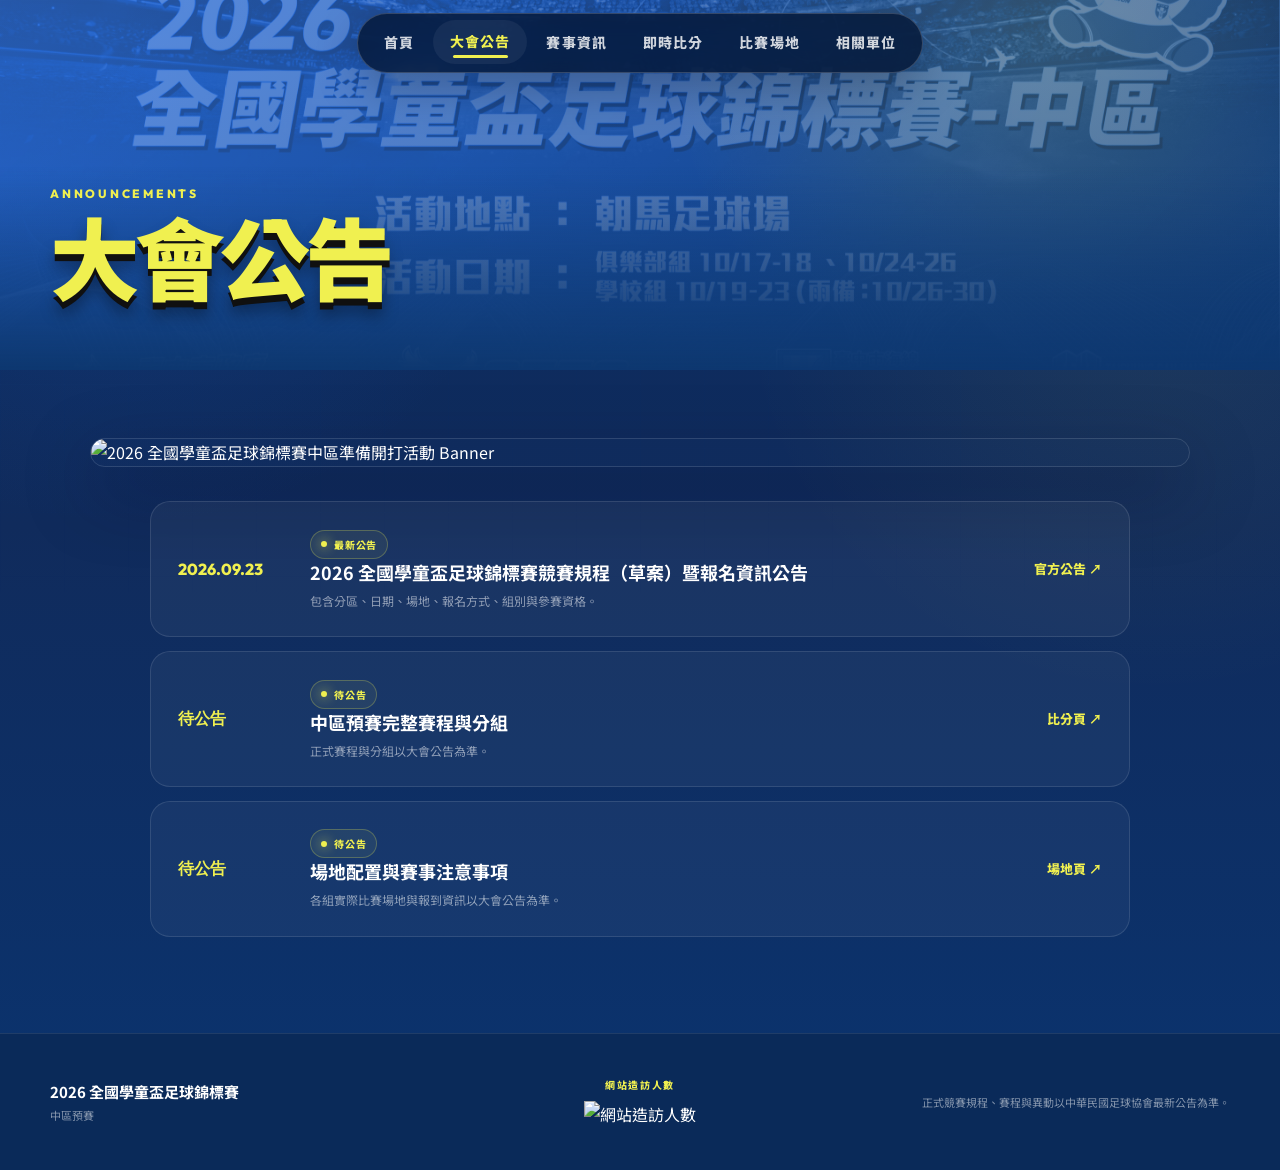
==== announcements.html @ 44418f32 "Add files via upload" ====
<!DOCTYPE html>
<html lang="zh-Hant">
<head>
  <meta charset="UTF-8">
  <meta name="viewport" content="width=device-width, initial-scale=1">
  <meta name="theme-color" content="#1554a6">
  <title>大會公告｜2026 學童盃中區預賽</title>
  <link rel="preconnect" href="https://fonts.googleapis.com">
  <link rel="preconnect" href="https://fonts.gstatic.com" crossorigin>
  <link href="https://fonts.googleapis.com/css2?family=Noto+Sans+TC:wght@400;500;600;700;800;900&family=Outfit:wght@600;700;800&display=swap" rel="stylesheet">
  <link rel="stylesheet" href="style.css">
</head>
<body>
  <main class="site-main">
    <header class="page-hero">
      <div class="page-hero-inner" data-reveal>
        <span class="page-kicker">ANNOUNCEMENTS</span>
        <h1>大會公告</h1>
      </div>
    </header>

    <section class="page-content">
      <figure class="promo-banner" data-tilt data-reveal>
        <img src="學童盃banner.jpg" alt="2026 全國學童盃足球錦標賽中區準備開打活動 Banner">
      </figure>
      <div class="notice-list">
        <article class="notice-card" data-reveal>
          <time datetime="2026-09-23">2026.09.23</time>
          <div>
            <span class="status-pill">最新公告</span>
            <h2>2026 全國學童盃足球錦標賽競賽規程（草案）暨報名資訊公告</h2>
            <p>包含分區、日期、場地、報名方式、組別與參賽資格。</p>
          </div>
          <a href="https://www.ctfa.com.tw/index.php?Itemid=7675&id=8489&option=com_content&view=article" target="_blank" rel="noopener noreferrer">官方公告 ↗</a>
        </article>
        <article class="notice-card" data-reveal data-reveal-delay="80">
          <time>待公告</time>
          <div>
            <span class="status-pill">待公告</span>
            <h2>中區預賽完整賽程與分組</h2>
            <p>正式賽程與分組以大會公告為準。</p>
          </div>
          <a href="live-scores.html">比分頁 ↗</a>
        </article>
        <article class="notice-card" data-reveal data-reveal-delay="160">
          <time>待公告</time>
          <div>
            <span class="status-pill">待公告</span>
            <h2>場地配置與賽事注意事項</h2>
            <p>各組實際比賽場地與報到資訊以大會公告為準。</p>
          </div>
          <a href="venue-map.html">場地頁 ↗</a>
        </article>
      </div>
    </section>
  </main>
  <script src="toolbar.js"></script>
  <script src="app.js"></script>
</body>
</html>
---- style.css ----
:root {
  --navy-950: #102b5c;
  --navy-900: #123d7a;
  --blue-800: #1554a6;
  --blue-700: #1e63c6;
  --blue-600: #2b74d6;
  --blue-500: #3b82f6;
  --event-yellow: #f0f050;
  --event-yellow-2: #fff86b;
  --paper: #f0f0f0;
  --white: #fff;
  --ink: #101010;
  --muted: #aebee2;
  --panel: rgba(12, 38, 86, .82);
  --line: rgba(255, 255, 255, .15);
  --shadow: 0 24px 70px rgba(0, 8, 35, .34);
  --radius: 24px;
  --header-height: 86px;
}

* { box-sizing: border-box; }
html {
  min-height: 100%;
  scroll-behavior: smooth;
  scroll-padding-top: calc(var(--header-height) + 20px);
}
body {
  min-height: 100vh;
  margin: 0;
  color: var(--white);
  background:
    radial-gradient(circle at 10% 8%, rgba(31, 94, 199, .24), transparent 27rem),
    radial-gradient(circle at 90% 24%, rgba(240, 240, 80, .07), transparent 26rem),
    linear-gradient(180deg, #0a2d63 0%, var(--navy-950) 45%, #0a3470 100%);
  font-family: "Noto Sans TC", "Microsoft JhengHei", system-ui, sans-serif;
  line-height: 1.7;
  overflow-x: hidden;
  -webkit-font-smoothing: antialiased;
}
body::before {
  content: "";
  position: fixed;
  inset: 0;
  z-index: -2;
  pointer-events: none;
  opacity: .18;
  background-image:
    linear-gradient(rgba(102, 157, 255, .16) 1px, transparent 1px),
    linear-gradient(90deg, rgba(102, 157, 255, .12) 1px, transparent 1px);
  background-size: 64px 64px;
  mask-image: linear-gradient(to bottom, rgba(0,0,0,.9), transparent 82%);
}
body.mobile-menu-open { overflow: hidden; }
a { color: inherit; }
img { display: block; max-width: 100%; }
button, select, input { font: inherit; }
button, a { -webkit-tap-highlight-color: transparent; }
::selection { color: var(--ink); background: var(--event-yellow); }

.global-header {
  position: fixed;
  inset: 0 0 auto;
  z-index: 1000;
  height: var(--header-height);
  display: flex;
  justify-content: center;
  align-items: center;
  padding: 14px 24px;
  pointer-events: none;
}
.desktop-nav {
  width: max-content;
  max-width: calc(100vw - 48px);
  min-height: 58px;
  padding: 7px 9px;
  display: flex;
  align-items: center;
  justify-content: center;
  gap: 2px;
  border: 1px solid rgba(255,255,255,.18);
  border-radius: 999px;
  background: rgba(7, 24, 54, .84);
  box-shadow: 0 16px 44px rgba(0,0,0,.25);
  backdrop-filter: blur(18px) saturate(135%);
  pointer-events: auto;
}
.nav-link {
  position: relative;
  padding: 10px 17px;
  color: rgba(255,255,255,.82);
  border-radius: 999px;
  text-decoration: none;
  font-size: 14px;
  font-weight: 800;
  letter-spacing: .08em;
  white-space: nowrap;
  transition: color .25s ease, background .25s ease, transform .25s ease;
}
.nav-link::after {
  content: "";
  position: absolute;
  left: 21%;
  right: 21%;
  bottom: 6px;
  height: 3px;
  background: var(--event-yellow);
  border-radius: 6px;
  transform: scaleX(0);
  transform-origin: center;
  transition: transform .25s ease;
}
.nav-link:hover,
.nav-link:focus-visible,
.nav-link.active {
  color: var(--event-yellow);
  background: rgba(255,255,255,.055);
  transform: translateY(-1px);
}
.nav-link.active::after,
.nav-link:hover::after { transform: scaleX(1); }
.mobile-topbar, .mobile-drawer, .mobile-overlay { display: none; }

.global-footer {
  position: relative;
  z-index: 3;
  padding: 42px 24px;
  border-top: 1px solid rgba(255,255,255,.09);
  background: #0a2a59;
}
.footer-inner {
  width: min(1180px, 100%);
  margin: 0 auto;
  display: grid;
  grid-template-columns: minmax(260px, 1fr) auto minmax(260px, 1fr);
  align-items: center;
  gap: 28px;
}
.footer-event { display: grid; gap: 2px; }
.footer-event strong { color: #fff; font-size: 15px; }
.footer-event span, .footer-inner > p {
  margin: 0;
  color: rgba(255,255,255,.5);
  font-size: 11px;
}
.visitor-counter {
  min-width: 150px;
  display: grid;
  justify-items: center;
  gap: 8px;
}
.visitor-counter span {
  color: var(--event-yellow);
  font-size: 10px;
  font-weight: 800;
  letter-spacing: .16em;
}
.visitor-counter img { min-height: 20px; }
.footer-inner > p { text-align: right; }

.site-main { min-height: calc(100vh - 140px); }
.content-shell { width: min(1180px, calc(100% - 48px)); margin: 0 auto; }

.home-hero {
  min-height: 0;
  position: relative;
  overflow: hidden;
  padding: calc(var(--header-height) + 24px) 24px 44px;
  isolation: isolate;
}
.poster-stage {
  width: min(980px, calc(100% - 80px));
  aspect-ratio: 2 / 1;
  position: relative;
  overflow: hidden;
  margin: 0 auto;
  border: 1px solid rgba(255,255,255,.16);
  border-radius: 24px;
  background: var(--navy-900);
  box-shadow: 0 26px 72px rgba(0,4,28,.38);
}
.poster-stage img {
  width: 100%;
  height: 100%;
  object-fit: cover;
  object-position: center;
  transform: translate(var(--parallax-x, 0), var(--parallax-y, 0)) scale(1.012);
  transition: transform .18s ease-out;
}
.poster-sheen {
  position: absolute;
  inset: 0;
  overflow: hidden;
  pointer-events: none;
}
.poster-sheen::after {
  content: "";
  width: 38%;
  height: 180%;
  position: absolute;
  left: -55%;
  top: -40%;
  opacity: .16;
  background: linear-gradient(90deg, transparent, #fff, transparent);
  transform: rotate(14deg);
  animation: posterSweep 7s ease-in-out infinite;
}
@keyframes posterSweep {
  0%, 22% { left: -55%; }
  65%, 100% { left: 125%; }
}
.page-kicker {
  color: var(--event-yellow);
  font-family: "Outfit", "Arial Black", sans-serif;
  font-size: 12px;
  font-weight: 800;
  letter-spacing: .23em;
  text-transform: uppercase;
}

.countdown-section {
  position: relative;
  z-index: 4;
  margin-top: -18px;
  padding: 0 24px 86px;
}
.countdown-panel {
  width: min(1000px, 100%);
  margin: 0 auto;
  padding: 25px 28px 28px;
  border: 1px solid rgba(255,255,255,.14);
  border-radius: 26px;
  background:
    linear-gradient(130deg, rgba(43,116,214,.96), rgba(21,84,166,.97)),
    var(--blue-800);
  box-shadow: 0 30px 70px rgba(0,10,40,.38);
}
.countdown-header {
  margin-bottom: 18px;
  display: flex;
  justify-content: space-between;
  align-items: center;
  gap: 16px;
}
.countdown-header strong { color: var(--event-yellow); font-size: 14px; letter-spacing: .1em; }
.countdown-caption { margin: 0; color: rgba(255,255,255,.68); font-size: 12px; }
.countdown-grid {
  display: grid;
  grid-template-columns: repeat(4, minmax(0, 1fr));
  gap: 12px;
}
.countdown-item {
  min-width: 0;
  padding: clamp(10px, 1.35vw, 16px) clamp(10px, 1.4vw, 18px);
  display: grid;
  grid-template-columns: 1fr auto;
  align-items: end;
  gap: clamp(5px, .7vw, 8px);
  overflow: hidden;
  border: 1px solid rgba(255,255,255,.12);
  border-radius: 18px;
  background: rgba(3,19,50,.36);
}
.countdown-item small {
  padding-bottom: 9px;
  color: rgba(255,255,255,.58);
  font-size: 11px;
  font-weight: 700;
}
.count-digits {
  min-width: 0;
  display: grid;
  grid-template-columns: repeat(2, minmax(0, 1fr));
  gap: clamp(3px, .45vw, 7px);
}
.count-digit {
  height: clamp(48px, 5.4vw, 69px);
  position: relative;
  display: grid;
  place-items: center;
  overflow: hidden;
  color: #fff;
  border: 1px solid rgba(255,255,255,.09);
  border-radius: clamp(9px, 1vw, 13px);
  background: rgba(4, 25, 62, .35);
  font-family: "Outfit", "Arial Black", sans-serif;
  font-size: clamp(2rem, 4.5vw, 4.1rem);
  font-weight: 800;
  line-height: 1;
  font-variant-numeric: tabular-nums;
}
.countdown-item[data-count-unit-name="minutes"] .count-digit,
.countdown-item[data-count-unit-name="seconds"] .count-digit { color: var(--event-yellow); }
.count-digit .roll-old,
.count-digit .roll-new {
  position: absolute;
  inset: 0;
  display: grid;
  place-items: center;
}
.count-digit .roll-new { transform: translateY(-100%); }
.count-digit.is-rolling .roll-old { animation: rollOutDown .7s cubic-bezier(.2,.75,.2,1) forwards; }
.count-digit.is-rolling .roll-new { animation: rollInDown .7s cubic-bezier(.2,.75,.2,1) forwards; }
@keyframes rollOutDown {
  from { transform: translateY(0); opacity: 1; }
  to { transform: translateY(100%); opacity: .1; }
}
@keyframes rollInDown {
  from { transform: translateY(-100%); opacity: .1; }
  to { transform: translateY(0); opacity: 1; }
}

.home-section { padding: 82px 24px; }
.home-section.alt {
  border-top: 1px solid rgba(255,255,255,.05);
  border-bottom: 1px solid rgba(255,255,255,.05);
  background: linear-gradient(180deg, rgba(59,130,246,.11), rgba(15,53,112,.22));
}
.section-heading {
  width: min(1180px, 100%);
  margin: 0 auto 32px;
  display: grid;
  grid-template-columns: 1fr minmax(280px, 470px);
  gap: 36px;
  align-items: end;
}
.section-heading-single { grid-template-columns: 1fr; }
.section-heading h2 {
  margin: 6px 0 0;
  color: #fff;
  font-size: clamp(2.2rem, 4.7vw, 4rem);
  line-height: 1;
  letter-spacing: -.045em;
}
.section-heading h2 strong { color: var(--event-yellow); }
.section-heading > p { margin: 0; color: rgba(255,255,255,.58); font-size: 13px; }

.gateway-grid {
  width: min(1180px, 100%);
  margin: 0 auto;
  display: grid;
  grid-template-columns: repeat(3, minmax(0, 1fr));
  gap: 14px;
}
.gateway-card {
  min-height: 220px;
  position: relative;
  overflow: hidden;
  padding: 25px;
  display: flex;
  flex-direction: column;
  border: 1px solid rgba(255,255,255,.12);
  border-radius: 22px;
  background:
    radial-gradient(circle at 95% 5%, rgba(240,240,80,.12), transparent 35%),
    linear-gradient(145deg, rgba(43,116,214,.56), rgba(18,61,122,.88));
  box-shadow: 0 15px 40px rgba(0,8,35,.18);
  text-decoration: none;
  transform: perspective(900px) rotateX(var(--tilt-x, 0deg)) rotateY(var(--tilt-y, 0deg));
  transform-style: preserve-3d;
  transition: transform .22s ease, border-color .22s ease, box-shadow .22s ease;
}
.gateway-card:hover {
  border-color: rgba(240,240,80,.48);
  box-shadow: 0 24px 55px rgba(8,53,130,.3);
}
.gateway-index {
  color: rgba(240,240,80,.34);
  font-family: "Outfit", sans-serif;
  font-size: 54px;
  font-weight: 800;
  line-height: 1;
}
.gateway-card h3 { margin: auto 0 6px; font-size: 22px; }
.gateway-card p { margin: 0; color: rgba(255,255,255,.55); font-size: 12px; }
.gateway-card b {
  position: absolute;
  right: 22px;
  top: 23px;
  color: var(--event-yellow);
  font-size: 20px;
}
.news-teaser {
  width: min(1180px, 100%);
  margin: 0 auto;
  padding: 30px;
  display: grid;
  grid-template-columns: auto 1fr auto;
  align-items: center;
  gap: 24px;
  border: 1px solid rgba(255,255,255,.12);
  border-radius: 24px;
  background: rgba(255,255,255,.05);
}
.news-date {
  min-width: 88px;
  color: var(--event-yellow);
  font-family: "Outfit", sans-serif;
  font-size: 14px;
  font-weight: 800;
}
.news-teaser h3 { margin: 0; font-size: 19px; }
.news-teaser p { margin: 5px 0 0; color: rgba(255,255,255,.55); font-size: 12px; }
.round-link {
  width: 46px;
  height: 46px;
  display: grid;
  place-items: center;
  border: 1px solid rgba(255,255,255,.15);
  border-radius: 50%;
  color: var(--event-yellow);
  text-decoration: none;
  transition: transform .25s ease, background .25s ease;
}
.round-link:hover { transform: rotate(-10deg) scale(1.08); background: rgba(240,240,80,.08); }

[data-reveal] {
  opacity: 0;
  transform: translateY(28px);
  transition: opacity .75s ease, transform .75s cubic-bezier(.2,.75,.2,1);
}
[data-reveal].is-visible { opacity: 1; transform: translateY(0); }

.page-hero {
  min-height: 370px;
  position: relative;
  overflow: hidden;
  display: grid;
  place-items: end start;
  padding: calc(var(--header-height) + 70px) 24px 62px;
  background:
    radial-gradient(circle at 82% 10%, rgba(240,240,80,.16), transparent 24rem),
    linear-gradient(135deg, rgba(59,130,246,.78), rgba(18,61,122,.98));
}
.page-hero::before {
  content: "";
  position: absolute;
  inset: 0;
  opacity: .23;
  background-image: url("主視覺.jpg");
  background-size: cover;
  background-position: center;
  mix-blend-mode: luminosity;
}
.page-hero::after {
  content: "";
  position: absolute;
  inset: auto 0 0;
  height: 55%;
  background: linear-gradient(transparent, #0d376f);
}
.page-hero-inner {
  width: min(1180px, 100%);
  margin: 0 auto;
  position: relative;
  z-index: 2;
}
.page-hero h1 {
  max-width: 800px;
  margin: 7px 0 10px;
  color: var(--event-yellow);
  font-size: clamp(3rem, 7vw, 6rem);
  font-weight: 900;
  line-height: .96;
  letter-spacing: -.055em;
  text-shadow: 0 .075em 0 var(--ink), 0 .14em .18em rgba(0,0,0,.38);
}
.page-hero p { max-width: 650px; margin: 0; color: rgba(255,255,255,.75); font-size: 14px; }
.page-content { padding: 68px 24px 96px; }

.notice-list {
  width: min(980px, 100%);
  margin: 0 auto;
  display: grid;
  gap: 14px;
}
.promo-banner {
  width: min(1100px, 100%);
  margin: 0 auto 34px;
  overflow: hidden;
  border: 1px solid rgba(255,255,255,.13);
  border-radius: 24px;
  box-shadow: var(--shadow);
  transform: perspective(1200px) rotateX(var(--tilt-x, 0deg)) rotateY(var(--tilt-y, 0deg));
  transition: transform .22s ease, box-shadow .25s ease;
}
.promo-banner:hover { box-shadow: 0 30px 80px rgba(9,55,135,.32); }
.promo-banner img { width: 100%; height: auto; }
.notice-card {
  padding: 25px 27px;
  display: grid;
  grid-template-columns: 110px 1fr auto;
  align-items: center;
  gap: 22px;
  border: 1px solid rgba(255,255,255,.11);
  border-radius: 20px;
  background: rgba(255,255,255,.045);
  transition: transform .24s ease, border-color .24s ease, background .24s ease;
}
.notice-card:hover {
  transform: translateX(5px);
  border-color: rgba(240,240,80,.34);
  background: rgba(59,130,246,.17);
}
.notice-card time { color: var(--event-yellow); font-family: "Outfit",sans-serif; font-weight: 800; }
.notice-card h2 { margin: 0; font-size: 18px; line-height: 1.5; }
.notice-card p { margin: 5px 0 0; color: rgba(255,255,255,.52); font-size: 12px; }
.notice-card a { color: var(--event-yellow); text-decoration: none; font-weight: 800; font-size: 13px; }
.status-pill {
  display: inline-flex;
  align-items: center;
  gap: 7px;
  width: max-content;
  padding: 5px 10px;
  border: 1px solid rgba(240,240,80,.25);
  border-radius: 999px;
  color: var(--event-yellow);
  background: rgba(240,240,80,.06);
  font-size: 10px;
  font-weight: 800;
  letter-spacing: .08em;
}
.status-pill::before {
  content: "";
  width: 6px;
  height: 6px;
  background: currentColor;
  border-radius: 50%;
  box-shadow: 0 0 12px currentColor;
}

.info-grid {
  width: min(1180px, 100%);
  margin: 0 auto 22px;
  display: grid;
  grid-template-columns: repeat(2, minmax(0, 1fr));
  gap: 14px;
}
.info-panel {
  min-height: 220px;
  padding: 27px;
  position: relative;
  overflow: hidden;
  border: 1px solid rgba(255,255,255,.11);
  border-radius: 22px;
  background: linear-gradient(145deg, rgba(59,130,246,.24), rgba(18,61,122,.82));
}
.info-panel .number {
  position: absolute;
  right: 18px;
  top: 10px;
  color: rgba(240,240,80,.10);
  font-family: "Outfit",sans-serif;
  font-size: 66px;
  font-weight: 800;
}
.info-panel > span { color: var(--event-yellow); font-size: 11px; font-weight: 800; letter-spacing: .12em; }
.info-panel h2 { max-width: 80%; margin: 36px 0 9px; font-size: clamp(22px,3vw,32px); line-height: 1.25; }
.info-panel p { margin: 0; color: rgba(255,255,255,.56); font-size: 12px; }
.category-panel {
  width: min(1180px, 100%);
  margin: 22px auto 0;
  padding: 26px;
  border: 1px solid rgba(255,255,255,.11);
  border-radius: 22px;
  background: rgba(255,255,255,.035);
}
.category-panel h2 { margin: 0 0 20px; font-size: 22px; }
.category-table-wrap { overflow-x: auto; }
.category-table { width: 100%; min-width: 720px; border-collapse: collapse; }
.category-table th, .category-table td {
  padding: 14px 16px;
  border-bottom: 1px solid rgba(255,255,255,.08);
  text-align: left;
  font-size: 12px;
}
.category-table thead th { color: rgba(255,255,255,.42); font-size: 10px; letter-spacing: .09em; }
.category-table tbody th { color: #fff; }
.category-table td.mark { color: var(--event-yellow); font-size: 14px; }
.category-table tr:last-child th, .category-table tr:last-child td { border-bottom: 0; }
.age-cards {
  width: min(1180px, 100%);
  margin: 14px auto 0;
  display: grid;
  grid-template-columns: repeat(3,minmax(0,1fr));
  gap: 12px;
}
.age-card {
  padding: 20px;
  border: 1px solid rgba(255,255,255,.10);
  border-radius: 18px;
  background: rgba(59,130,246,.13);
}
.age-card strong { display: block; color: var(--event-yellow); font-size: 14px; }
.age-card span { color: rgba(255,255,255,.58); font-size: 12px; }

.venue-grid {
  width: min(1080px, 100%);
  margin: 0 auto;
  display: grid;
  grid-template-columns: repeat(2,minmax(0,1fr));
  gap: 16px;
}
.venue-card {
  position: relative;
  overflow: hidden;
  border: 1px solid rgba(255,255,255,.12);
  border-radius: 24px;
  background:
    linear-gradient(150deg, rgba(59,130,246,.40), rgba(18,61,122,.90));
  transition: border-color .25s ease, box-shadow .25s ease;
}
.venue-card:hover { border-color: rgba(240,240,80,.38); box-shadow: 0 24px 55px rgba(6,51,135,.25); }
.venue-map-embed {
  width: 100%;
  aspect-ratio: 16 / 10;
  overflow: hidden;
  border-bottom: 1px solid rgba(255,255,255,.12);
}
.venue-map-embed iframe {
  width: 100%;
  height: 100%;
  display: block;
  border: 0;
}
.venue-card-body { padding: 24px 26px 26px; }
.venue-card-body > span { color: var(--event-yellow); font-size: 11px; font-weight: 800; }
.venue-card-body h2 { margin: 5px 0; font-size: 25px; }
.venue-card-body address { color: rgba(255,255,255,.68); font-size: 12px; font-style: normal; }
.venue-card-body a {
  display: inline-block;
  margin-top: 18px;
  color: var(--event-yellow);
  text-decoration: none;
  font-size: 12px;
  font-weight: 800;
}
.venue-note {
  width: min(1080px,100%);
  margin: 18px auto 0;
  color: rgba(255,255,255,.48);
  font-size: 11px;
  text-align: center;
}

.partner-grid {
  width: min(980px, 100%);
  margin: 0 auto;
  display: grid;
  grid-template-columns: repeat(3,minmax(0,1fr));
  gap: 16px;
}
.partner-card {
  min-height: 310px;
  padding: 28px;
  display: flex;
  flex-direction: column;
  align-items: center;
  justify-content: center;
  text-align: center;
  border: 1px solid rgba(255,255,255,.11);
  border-radius: 24px;
  background: rgba(255,255,255,.045);
  text-decoration: none;
  transition: transform .25s ease, border-color .25s ease, box-shadow .25s ease;
}
.partner-card:hover {
  transform: translateY(-5px);
  border-color: rgba(240,240,80,.34);
  box-shadow: 0 24px 55px rgba(8,48,120,.22);
}
.partner-logo {
  width: 100%;
  height: 138px;
  display: grid;
  place-items: center;
  margin-bottom: 18px;
  padding: 15px;
  border-radius: 18px;
  background: #fff;
}
.partner-logo img { max-width: 78%; max-height: 108px; object-fit: contain; }
.partner-card > span { color: var(--event-yellow); font-size: 10px; font-weight: 800; letter-spacing: .12em; }
.partner-card strong { margin-top: 8px; font-size: 20px; }
.partner-card small { margin-top: 4px; color: rgba(255,255,255,.48); font-family:"Outfit",sans-serif; }

.scores-shell { width: min(1100px,100%); margin: 0 auto; }
.scores-waiting {
  min-height: 400px;
  padding: 50px 24px;
  display: grid;
  place-items: center;
  text-align: center;
  border: 1px solid rgba(255,255,255,.12);
  border-radius: 26px;
  background:
    radial-gradient(circle at center, rgba(59,130,246,.30), transparent 54%),
    rgba(255,255,255,.035);
}
.waiting-icon {
  width: 94px;
  height: 94px;
  position: relative;
  display: grid;
  place-items: center;
  margin: 0 auto 20px;
  border: 1px solid rgba(240,240,80,.35);
  border-radius: 50%;
  color: var(--event-yellow);
  font-size: 39px;
}
.waiting-icon::before, .waiting-icon::after {
  content: "";
  position: absolute;
  inset: -8px;
  border: 1px solid rgba(240,240,80,.13);
  border-radius: 50%;
  animation: pulseRing 2.3s ease-out infinite;
}
.waiting-icon::after { animation-delay: 1.1s; }
@keyframes pulseRing {
  from { transform: scale(.88); opacity: .85; }
  to { transform: scale(1.35); opacity: 0; }
}
.scores-waiting h2 { margin: 0; color: var(--event-yellow); font-size: clamp(2rem,5vw,3.6rem); }
.scores-waiting p { max-width: 570px; margin: 12px auto 0; color: rgba(255,255,255,.58); font-size: 13px; }
.score-toolbar {
  margin-bottom: 20px;
  display: flex;
  align-items: center;
  justify-content: space-between;
  gap: 14px;
}
.score-select {
  min-width: 290px;
  padding: 12px 42px 12px 17px;
  color: #fff;
  border: 1px solid rgba(255,255,255,.16);
  border-radius: 999px;
  background: #1554a6;
  outline: 0;
}
.score-updated { color: rgba(255,255,255,.45); font-size: 11px; }
.score-output { display: grid; gap: 22px; }
.score-day {
  padding: 22px;
  border: 1px solid rgba(255,255,255,.10);
  border-radius: 22px;
  background: rgba(255,255,255,.035);
}
.score-day h3 {
  width: max-content;
  margin: 0 0 14px;
  padding: 5px 11px;
  color: var(--ink);
  border-radius: 999px;
  background: var(--event-yellow);
  font-size: 12px;
}
.score-list { display: grid; gap: 8px; }
.score-row {
  padding: 14px 16px;
  border: 1px solid rgba(255,255,255,.07);
  border-radius: 15px;
  background: rgba(8,30,68,.62);
}
.score-meta { margin-bottom: 7px; color: rgba(255,255,255,.45); font-size: 10px; }
.score-core {
  display: grid;
  grid-template-columns: minmax(0,1fr) 88px minmax(0,1fr);
  align-items: center;
  gap: 10px;
}
.score-core strong { font-size: 14px; }
.score-core strong:first-child { text-align: right; }
.score-core strong:last-child { text-align: left; }
.score-core b { color: var(--event-yellow); text-align: center; font-family:"Outfit",sans-serif; font-size: 23px; }
.score-empty {
  padding: 60px 20px;
  color: rgba(255,255,255,.56);
  text-align: center;
  border: 1px dashed rgba(255,255,255,.15);
  border-radius: 18px;
}

@media (max-width: 1000px) {
  .gateway-grid { grid-template-columns: repeat(2,minmax(0,1fr)); }
  .footer-inner { grid-template-columns: 1fr auto; }
  .footer-inner > p { grid-column: 1 / -1; text-align: center; }
  .partner-grid { grid-template-columns: repeat(2,minmax(0,1fr)); }
}

@media (max-width: 820px) {
  :root { --header-height: 72px; }
  .global-header {
    height: var(--header-height);
    display: block;
    padding: 10px 12px;
    pointer-events: none;
  }
  .desktop-nav { display: none; }
  .mobile-topbar {
    width: 100%;
    height: 52px;
    position: relative;
    z-index: 1003;
    display: grid;
    grid-template-columns: 42px minmax(0, 1fr) 42px;
    align-items: center;
    border: 1px solid rgba(255,255,255,.17);
    border-radius: 17px;
    background: rgba(18,61,122,.90);
    box-shadow: 0 12px 35px rgba(0,0,0,.24);
    backdrop-filter: blur(16px);
    pointer-events: auto;
  }
  .mobile-title {
    grid-column: 2;
    justify-self: center;
    color: #fff;
    text-decoration: none;
    font-size: 14px;
    font-weight: 900;
    letter-spacing: .08em;
  }
  .menu-toggle {
    width: 42px;
    height: 42px;
    position: static;
    grid-column: 3;
    justify-self: end;
    border: 0;
    border-radius: 13px;
    background: transparent;
    cursor: pointer;
  }
  .menu-toggle span {
    width: 20px;
    height: 2px;
    display: block;
    margin: 4px auto;
    background: var(--event-yellow);
    transition: transform .25s ease, opacity .25s ease;
  }
  .menu-toggle.open span:nth-child(1) { transform: translateY(6px) rotate(45deg); }
  .menu-toggle.open span:nth-child(2) { opacity: 0; }
  .menu-toggle.open span:nth-child(3) { transform: translateY(-6px) rotate(-45deg); }
  .mobile-overlay {
    display: block;
    position: fixed;
    inset: 0;
    z-index: 1001;
    opacity: 0;
    background: rgba(0,6,22,.66);
    backdrop-filter: blur(3px);
    transition: opacity .28s ease;
    pointer-events: none;
  }
  .mobile-overlay.open { opacity: 1; pointer-events: auto; }
  .mobile-drawer {
    width: min(86vw, 390px);
    height: 100dvh;
    position: fixed;
    top: 0;
    right: 0;
    z-index: 1002;
    padding: 28px 25px 40px;
    display: flex;
    flex-direction: column;
    gap: 5px;
    border-left: 1px solid rgba(255,255,255,.12);
    background:
      radial-gradient(circle at 100% 0%, rgba(240,240,80,.10), transparent 30%),
      rgba(6,20,47,.97);
    box-shadow: -25px 0 60px rgba(0,0,0,.35);
    transform: translateX(105%);
    transition: transform .35s cubic-bezier(.2,.75,.2,1);
    pointer-events: auto;
  }
  .mobile-drawer.open { transform: translateX(0); }
  .mobile-drawer-head {
    margin: 40px 0 20px;
    padding-bottom: 20px;
    display: grid;
    border-bottom: 1px solid rgba(255,255,255,.10);
  }
  .mobile-drawer-head strong { color: var(--event-yellow); font-size: 23px; }
  .mobile-drawer-head small { color: rgba(255,255,255,.45); font-size: 10px; }
  .mobile-drawer .nav-link {
    padding: 12px 4px;
    border-radius: 0;
    border-bottom: 1px solid rgba(255,255,255,.06);
    font-size: 16px;
  }
  .mobile-drawer .nav-link::after { display: none; }
  .home-hero {
    min-height: 0;
    padding: 94px 14px 38px;
  }
  .poster-stage {
    width: min(720px, 100%);
    border-radius: 18px;
  }
  .poster-stage img { transform: scale(1.005); }
  .countdown-section { margin-top: 0; padding: 0 18px 64px; }
  .countdown-panel { padding: 20px; }
  .countdown-header { align-items: flex-start; flex-direction: column; gap: 3px; }
  .countdown-grid { grid-template-columns: repeat(2, minmax(0, 1fr)); }
  .section-heading { grid-template-columns: 1fr; gap: 13px; }
  .gateway-grid { grid-template-columns: 1fr 1fr; }
  .news-teaser { grid-template-columns: 1fr auto; }
  .news-date { grid-column: 1 / -1; }
  .info-grid { grid-template-columns: 1fr; }
  .age-cards { grid-template-columns: 1fr; }
  .venue-grid, .partner-grid { grid-template-columns: 1fr; }
  .venue-map-embed {
    aspect-ratio: auto;
    height: 150px;
  }
  .notice-card { grid-template-columns: 1fr auto; }
  .notice-card time { grid-column: 1 / -1; }
  .page-hero { min-height: 330px; padding: 120px 20px 50px; }
  .page-content { padding: 52px 18px 80px; }
  .footer-inner { grid-template-columns: 1fr; text-align: center; justify-items: center; }
  .footer-event { justify-items: center; }
  .footer-inner > p { grid-column: auto; text-align: center; }
}

@media (max-width: 560px) {
  .home-hero { min-height: 0; }
  .venue-map-embed { height: 120px; }
  .countdown-panel { border-radius: 20px; padding: 17px 13px 15px; }
  .countdown-grid { grid-template-columns: repeat(2, minmax(0, 1fr)); gap: 7px; }
  .countdown-item {
    min-height: 86px;
    padding: 9px 7px 8px;
    grid-template-columns: 1fr;
    gap: 0;
    align-items: center;
    text-align: center;
  }
  .countdown-item small { padding: 0; font-size: 9px; order: 2; }
  .count-digits { width: 100%; gap: 4px; }
  .count-digit {
    height: clamp(42px, 12vw, 52px);
    border-radius: 9px;
    font-size: clamp(1.9rem, 9vw, 2.8rem);
  }
  .home-section { padding: 64px 18px; }
  .gateway-grid {
    grid-template-columns: repeat(3, minmax(0, 1fr));
    gap: 8px;
  }
  .gateway-card {
    min-height: 108px;
    padding: 12px 9px;
    align-items: center;
    justify-content: center;
    text-align: center;
    border-radius: 15px;
  }
  .gateway-index { display: none; }
  .gateway-card h3 {
    margin: 0;
    font-size: 13px;
    line-height: 1.35;
  }
  .gateway-card p { display: none; }
  .gateway-card b {
    right: 8px;
    top: 6px;
    font-size: 12px;
  }
  .news-teaser { padding: 22px; }
  .news-teaser h3 { font-size: 16px; }
  .page-hero h1 { font-size: clamp(2.8rem, 15vw, 4.6rem); }
  .notice-card { padding: 20px; }
  .notice-card h2 { font-size: 16px; }
  .notice-card a { font-size: 0; }
  .notice-card a::after { content: "↗"; font-size: 18px; }
  .info-panel { min-height: 195px; padding: 22px; }
  .info-panel h2 { max-width: 86%; margin-top: 30px; }
  .category-panel { padding: 18px; }
  .venue-card { min-height: 280px; padding: 23px; }
  .partner-card { min-height: 280px; padding: 22px; }
  .score-toolbar { align-items: stretch; flex-direction: column; }
  .score-select { width: 100%; min-width: 0; }
  .score-day { padding: 14px 10px; }
  .score-row { padding: 13px 10px; }
  .score-meta { white-space: normal; line-height: 1.5; }
  .score-core { grid-template-columns: minmax(0,1fr) 58px minmax(0,1fr); gap: 5px; }
  .score-core strong { font-size: 12px; line-height: 1.35; word-break: break-word; }
  .score-core b { font-size: 19px; }
}

@media (prefers-reduced-motion: reduce) {
  html { scroll-behavior: auto; }
  *, *::before, *::after {
    animation-duration: .01ms !important;
    animation-iteration-count: 1 !important;
    transition-duration: .01ms !important;
  }
  [data-reveal] { opacity: 1; transform: none; }
}
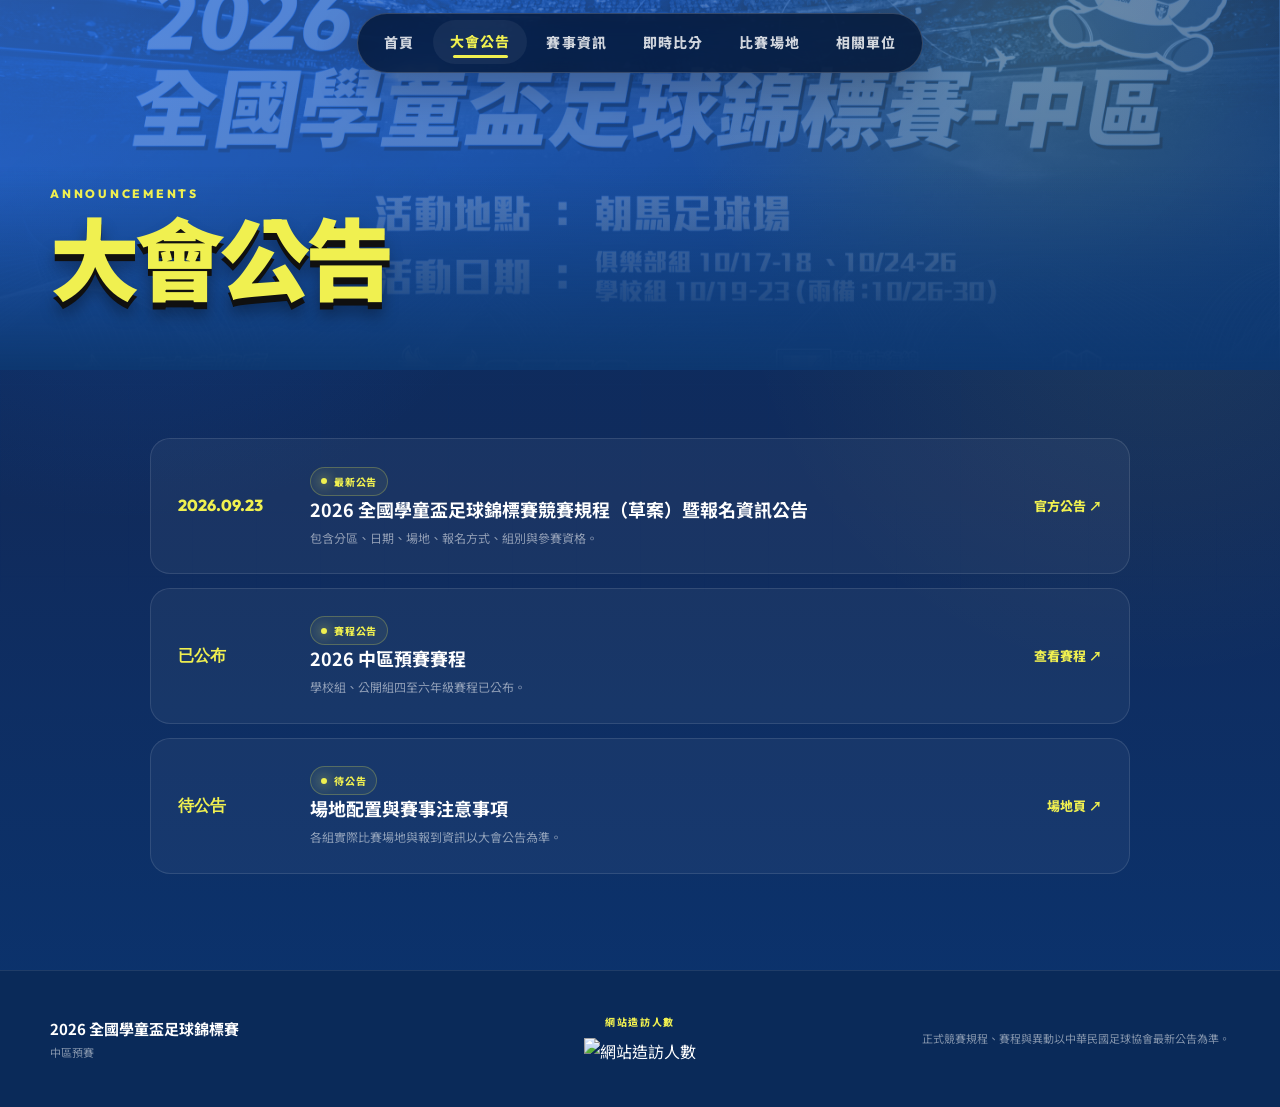
==== commit eff10bae: "Add files via upload" ====
--- a/announcements.html
+++ b/announcements.html
@@ -20,9 +20,6 @@
     </header>
 
     <section class="page-content">
-      <figure class="promo-banner" data-tilt data-reveal>
-        <img src="學童盃banner.jpg" alt="2026 全國學童盃足球錦標賽中區準備開打活動 Banner">
-      </figure>
       <div class="notice-list">
         <article class="notice-card" data-reveal>
           <time datetime="2026-09-23">2026.09.23</time>
@@ -34,13 +31,13 @@
           <a href="https://www.ctfa.com.tw/index.php?Itemid=7675&id=8489&option=com_content&view=article" target="_blank" rel="noopener noreferrer">官方公告 ↗</a>
         </article>
         <article class="notice-card" data-reveal data-reveal-delay="80">
-          <time>待公告</time>
+          <time>已公布</time>
           <div>
-            <span class="status-pill">待公告</span>
-            <h2>中區預賽完整賽程與分組</h2>
-            <p>正式賽程與分組以大會公告為準。</p>
+            <span class="status-pill">賽程公告</span>
+            <h2>2026 中區預賽賽程</h2>
+            <p>學校組、公開組四至六年級賽程已公布。</p>
           </div>
-          <a href="live-scores.html">比分頁 ↗</a>
+          <a href="live-scores.html">查看賽程 ↗</a>
         </article>
         <article class="notice-card" data-reveal data-reveal-delay="160">
           <time>待公告</time>
--- a/style.css
+++ b/style.css
@@ -19,6 +19,7 @@
 }
 
 * { box-sizing: border-box; }
+[hidden] { display: none !important; }
 html {
   min-height: 100%;
   scroll-behavior: smooth;
@@ -723,22 +724,100 @@
 }
 .scores-waiting h2 { margin: 0; color: var(--event-yellow); font-size: clamp(2rem,5vw,3.6rem); }
 .scores-waiting p { max-width: 570px; margin: 12px auto 0; color: rgba(255,255,255,.58); font-size: 13px; }
-.score-toolbar {
-  margin-bottom: 20px;
+.score-filter-panel {
+  margin-bottom: 26px;
+  padding: 24px;
+  display: grid;
+  gap: 18px;
+  border: 1px solid rgba(255,255,255,.12);
+  border-radius: 24px;
+  background:
+    radial-gradient(circle at 0 0, rgba(59,130,246,.24), transparent 38%),
+    rgba(255,255,255,.035);
+}
+.score-filter-step {
+  display: grid;
+  grid-template-columns: minmax(175px, .7fr) minmax(0, 2fr);
+  align-items: center;
+  gap: 20px;
+}
+.score-filter-step[hidden] { display: none; }
+.score-filter-heading {
+  display: flex;
+  align-items: center;
+  gap: 12px;
+}
+.score-filter-index {
+  width: 38px;
+  height: 38px;
+  display: grid;
+  place-items: center;
+  flex: 0 0 auto;
+  color: var(--event-yellow);
+  border: 1px solid rgba(240,240,80,.3);
+  border-radius: 12px;
+  background: rgba(240,240,80,.07);
+  font-family: "Outfit", sans-serif;
+  font-size: 12px;
+  font-weight: 800;
+}
+.score-filter-heading div { display: grid; line-height: 1.3; }
+.score-filter-heading small {
+  color: rgba(255,255,255,.38);
+  font-family: "Outfit", sans-serif;
+  font-size: 9px;
+  font-weight: 800;
+  letter-spacing: .14em;
+}
+.score-filter-heading strong { margin-top: 3px; font-size: 15px; }
+.score-choice-grid {
+  min-width: 0;
+  display: grid;
+  gap: 10px;
+}
+.score-choice-grid-main { grid-template-columns: repeat(2, minmax(0, 1fr)); }
+.score-choice-grid-age { grid-template-columns: repeat(3, minmax(0, 1fr)); }
+.score-choice {
+  min-height: 72px;
+  padding: 11px 16px;
+  display: grid;
+  place-items: center;
+  align-content: center;
+  color: #fff;
+  border: 1px solid rgba(255,255,255,.13);
+  border-radius: 16px;
+  background: rgba(21,84,166,.58);
+  cursor: pointer;
+  transition: transform .2s ease, border-color .2s ease, background .2s ease, box-shadow .2s ease;
+}
+.score-choice:hover {
+  transform: translateY(-2px);
+  border-color: rgba(240,240,80,.4);
+}
+.score-choice.active {
+  color: var(--ink);
+  border-color: var(--event-yellow);
+  background: var(--event-yellow);
+  box-shadow: 0 12px 30px rgba(0,0,0,.18);
+}
+.score-choice span { font-size: 16px; font-weight: 900; }
+.score-choice small {
+  margin-top: 2px;
+  opacity: .58;
+  font-family: "Outfit", sans-serif;
+  font-size: 8px;
+  font-weight: 800;
+  letter-spacing: .12em;
+}
+.score-filter-status {
+  padding-top: 14px;
   display: flex;
   align-items: center;
   justify-content: space-between;
   gap: 14px;
-}
-.score-select {
-  min-width: 290px;
-  padding: 12px 42px 12px 17px;
-  color: #fff;
-  border: 1px solid rgba(255,255,255,.16);
-  border-radius: 999px;
-  background: #1554a6;
-  outline: 0;
-}
+  border-top: 1px solid rgba(255,255,255,.08);
+}
+.score-filter-status > strong { color: var(--event-yellow); font-size: 13px; }
 .score-updated { color: rgba(255,255,255,.45); font-size: 11px; }
 .score-output { display: grid; gap: 22px; }
 .score-day {
@@ -781,6 +860,7 @@
   border: 1px dashed rgba(255,255,255,.15);
   border-radius: 18px;
 }
+.score-prompt { padding: 38px 20px; }
 
 @media (max-width: 1000px) {
   .gateway-grid { grid-template-columns: repeat(2,minmax(0,1fr)); }
@@ -918,6 +998,7 @@
   }
   .notice-card { grid-template-columns: 1fr auto; }
   .notice-card time { grid-column: 1 / -1; }
+  .score-filter-step { grid-template-columns: 1fr; gap: 12px; }
   .page-hero { min-height: 330px; padding: 120px 20px 50px; }
   .page-content { padding: 52px 18px 80px; }
   .footer-inner { grid-template-columns: 1fr; text-align: center; justify-items: center; }
@@ -982,8 +1063,12 @@
   .category-panel { padding: 18px; }
   .venue-card { min-height: 280px; padding: 23px; }
   .partner-card { min-height: 280px; padding: 22px; }
-  .score-toolbar { align-items: stretch; flex-direction: column; }
-  .score-select { width: 100%; min-width: 0; }
+  .score-filter-panel { padding: 16px; gap: 16px; border-radius: 20px; }
+  .score-choice-grid-main { grid-template-columns: repeat(2, minmax(0, 1fr)); }
+  .score-choice-grid-age { grid-template-columns: repeat(3, minmax(0, 1fr)); gap: 7px; }
+  .score-choice { min-height: 62px; padding: 8px 6px; border-radius: 13px; }
+  .score-choice span { font-size: 13px; }
+  .score-filter-status { align-items: flex-start; flex-direction: column; gap: 4px; }
   .score-day { padding: 14px 10px; }
   .score-row { padding: 13px 10px; }
   .score-meta { white-space: normal; line-height: 1.5; }
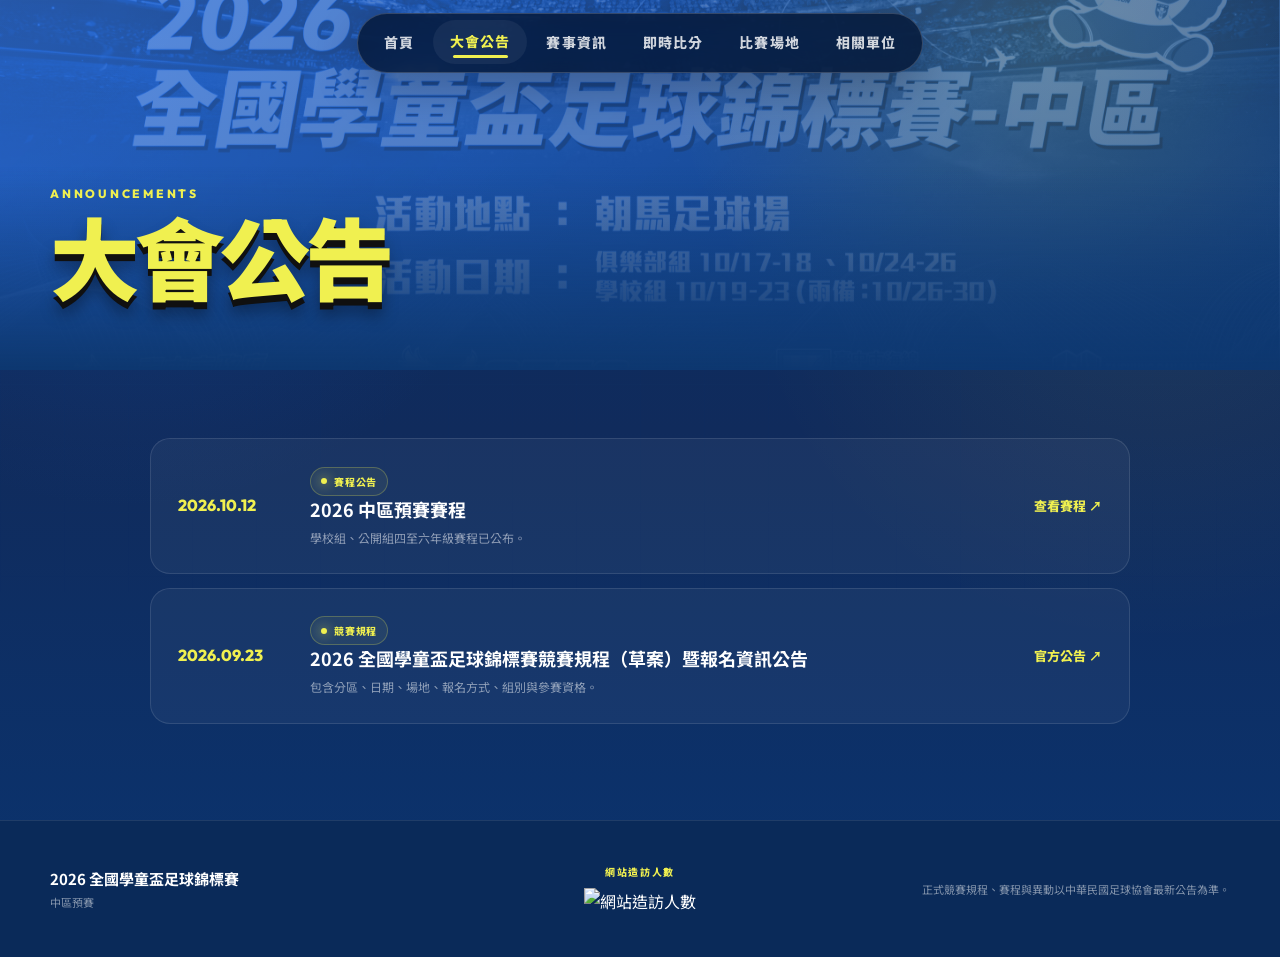
==== commit 0ab5997b: "Add files via upload" ====
--- a/announcements.html
+++ b/announcements.html
@@ -22,16 +22,7 @@
     <section class="page-content">
       <div class="notice-list">
         <article class="notice-card" data-reveal>
-          <time datetime="2026-09-23">2026.09.23</time>
-          <div>
-            <span class="status-pill">最新公告</span>
-            <h2>2026 全國學童盃足球錦標賽競賽規程（草案）暨報名資訊公告</h2>
-            <p>包含分區、日期、場地、報名方式、組別與參賽資格。</p>
-          </div>
-          <a href="https://www.ctfa.com.tw/index.php?Itemid=7675&id=8489&option=com_content&view=article" target="_blank" rel="noopener noreferrer">官方公告 ↗</a>
-        </article>
-        <article class="notice-card" data-reveal data-reveal-delay="80">
-          <time>已公布</time>
+          <time datetime="2026-10-12">2026.10.12</time>
           <div>
             <span class="status-pill">賽程公告</span>
             <h2>2026 中區預賽賽程</h2>
@@ -39,14 +30,14 @@
           </div>
           <a href="live-scores.html">查看賽程 ↗</a>
         </article>
-        <article class="notice-card" data-reveal data-reveal-delay="160">
-          <time>待公告</time>
+        <article class="notice-card" data-reveal data-reveal-delay="80">
+          <time datetime="2026-09-23">2026.09.23</time>
           <div>
-            <span class="status-pill">待公告</span>
-            <h2>場地配置與賽事注意事項</h2>
-            <p>各組實際比賽場地與報到資訊以大會公告為準。</p>
+            <span class="status-pill">競賽規程</span>
+            <h2>2026 全國學童盃足球錦標賽競賽規程（草案）暨報名資訊公告</h2>
+            <p>包含分區、日期、場地、報名方式、組別與參賽資格。</p>
           </div>
-          <a href="venue-map.html">場地頁 ↗</a>
+          <a href="https://www.ctfa.com.tw/index.php?Itemid=7675&id=8489&option=com_content&view=article" target="_blank" rel="noopener noreferrer">官方公告 ↗</a>
         </article>
       </div>
     </section>
--- a/style.css
+++ b/style.css
@@ -643,13 +643,26 @@
   text-align: center;
 }
 
+.partner-groups {
+  width: min(980px, 100%);
+  margin: 0 auto;
+  display: grid;
+  gap: 44px;
+}
+.partner-group h2 {
+  margin: 0 0 18px;
+  padding-left: 16px;
+  border-left: 4px solid var(--event-yellow);
+  font-size: clamp(19px, 2.5vw, 24px);
+  line-height: 1.4;
+}
 .partner-grid {
   width: min(980px, 100%);
-  margin: 0 auto;
-  display: grid;
-  grid-template-columns: repeat(3,minmax(0,1fr));
+  display: grid;
+  grid-template-columns: repeat(2,minmax(0,1fr));
   gap: 16px;
 }
+.partner-grid-single { width: calc((100% - 16px) / 2); grid-template-columns: minmax(0,1fr); }
 .partner-card {
   min-height: 310px;
   padding: 28px;
@@ -680,6 +693,7 @@
   background: #fff;
 }
 .partner-logo img { max-width: 78%; max-height: 108px; object-fit: contain; }
+.partner-logo-joma { background: #102c5e; }
 .partner-card > span { color: var(--event-yellow); font-size: 10px; font-weight: 800; letter-spacing: .12em; }
 .partner-card strong { margin-top: 8px; font-size: 20px; }
 .partner-card small { margin-top: 4px; color: rgba(255,255,255,.48); font-family:"Outfit",sans-serif; }
@@ -842,7 +856,22 @@
   border-radius: 15px;
   background: rgba(8,30,68,.62);
 }
-.score-meta { margin-bottom: 7px; color: rgba(255,255,255,.45); font-size: 10px; }
+.score-meta {
+  display: grid;
+  grid-template-columns: minmax(0, 1fr) max-content minmax(0, 1fr);
+  align-items: start;
+  gap: 8px;
+  margin-bottom: 10px;
+  color: rgba(255,255,255,.65);
+  font-size: 11px;
+  line-height: 1.5;
+  font-weight: 700;
+}
+.score-meta-match { min-width: 0; text-align: left; }
+.score-meta-time { color: #fff; text-align: center; white-space: nowrap; font-variant-numeric: tabular-nums; }
+.score-meta-field { min-width: 0; text-align: right; overflow-wrap: anywhere; }
+.score-refresh-status { display: flex; align-items: center; gap: 12px; }
+.score-refresh-note { color: rgba(255,255,255,.55); font-size: 11px; }
 .score-core {
   display: grid;
   grid-template-columns: minmax(0,1fr) 88px minmax(0,1fr);
@@ -992,6 +1021,7 @@
   .info-grid { grid-template-columns: 1fr; }
   .age-cards { grid-template-columns: 1fr; }
   .venue-grid, .partner-grid { grid-template-columns: 1fr; }
+  .partner-grid-single { width: 100%; }
   .venue-map-embed {
     aspect-ratio: auto;
     height: 150px;
@@ -1062,6 +1092,8 @@
   .info-panel h2 { max-width: 86%; margin-top: 30px; }
   .category-panel { padding: 18px; }
   .venue-card { min-height: 280px; padding: 23px; }
+  .partner-groups { gap: 32px; }
+  .partner-group h2 { margin-bottom: 14px; }
   .partner-card { min-height: 280px; padding: 22px; }
   .score-filter-panel { padding: 16px; gap: 16px; border-radius: 20px; }
   .score-choice-grid-main { grid-template-columns: repeat(2, minmax(0, 1fr)); }
@@ -1071,7 +1103,8 @@
   .score-filter-status { align-items: flex-start; flex-direction: column; gap: 4px; }
   .score-day { padding: 14px 10px; }
   .score-row { padding: 13px 10px; }
-  .score-meta { white-space: normal; line-height: 1.5; }
+  .score-meta { gap: 5px; font-size: 10px; }
+  .score-meta-time { font-size: 10px; }
   .score-core { grid-template-columns: minmax(0,1fr) 58px minmax(0,1fr); gap: 5px; }
   .score-core strong { font-size: 12px; line-height: 1.35; word-break: break-word; }
   .score-core b { font-size: 19px; }
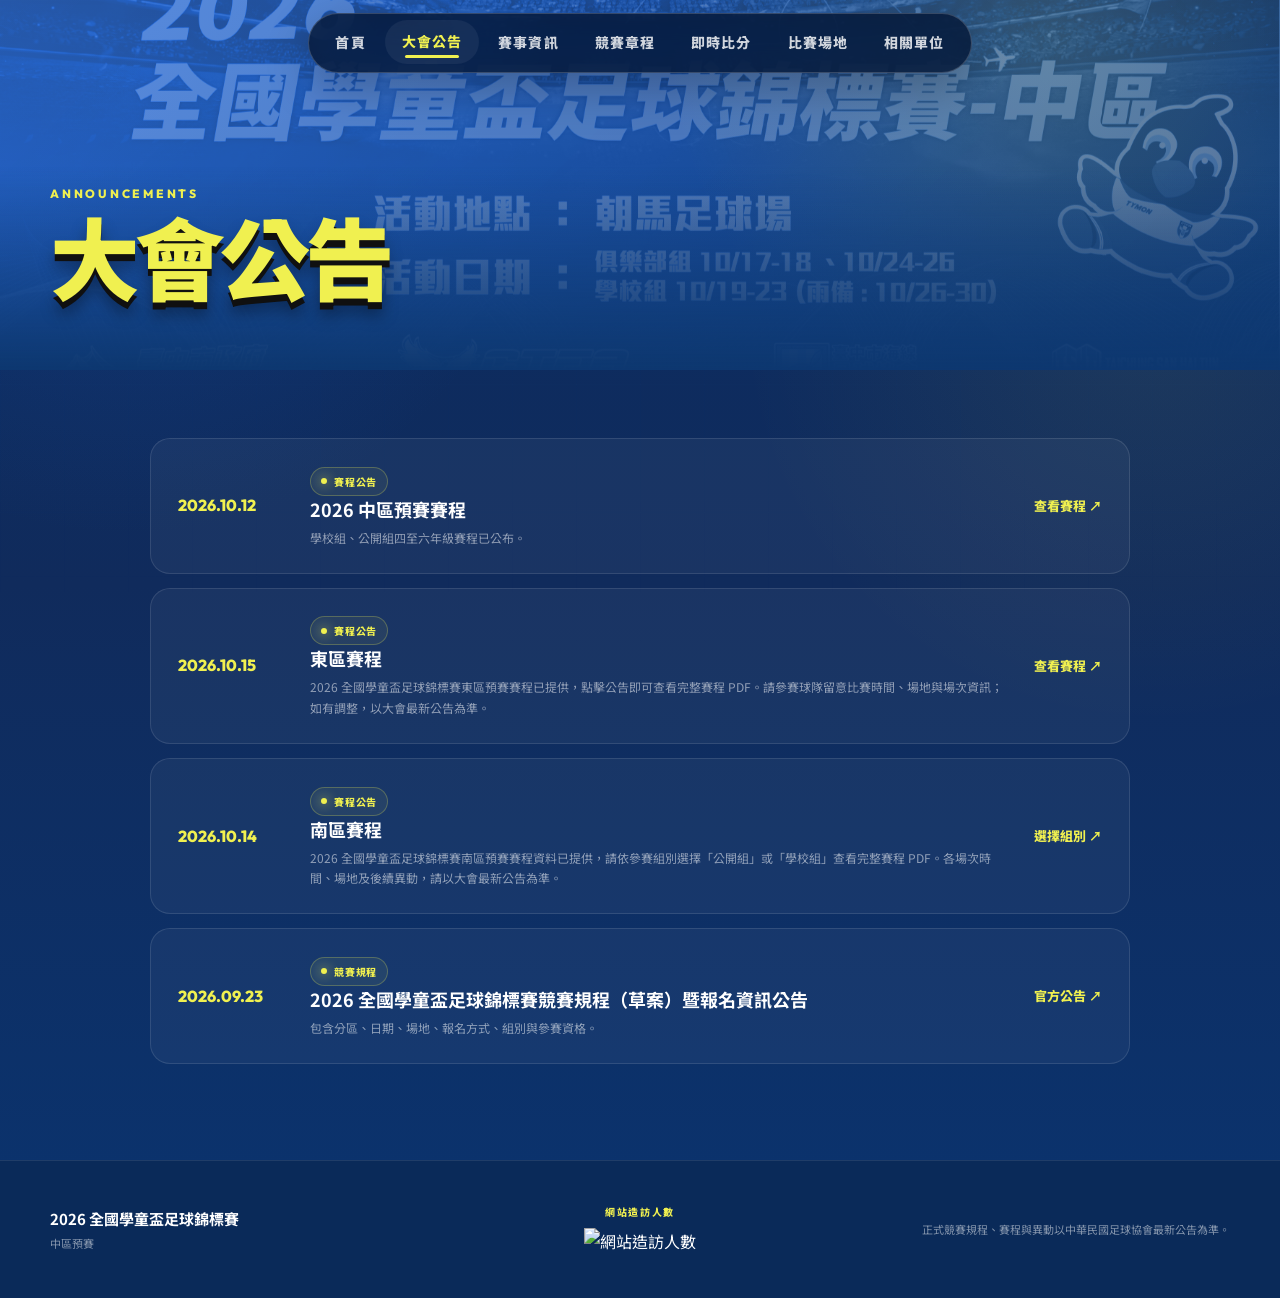
==== commit d513643a: "Add files via upload" ====
--- a/announcements.html
+++ b/announcements.html
@@ -30,6 +30,24 @@
           </div>
           <a href="live-scores.html">查看賽程 ↗</a>
         </article>
+        <article class="notice-card notice-card-interactive" data-open-east-schedule data-reveal data-reveal-delay="60">
+          <time datetime="2026-10-15">2026.10.15</time>
+          <div>
+            <span class="status-pill">賽程公告</span>
+            <h2>東區賽程</h2>
+            <p>2026 全國學童盃足球錦標賽東區預賽賽程已提供，點擊公告即可查看完整賽程 PDF。請參賽球隊留意比賽時間、場地與場次資訊；如有調整，以大會最新公告為準。</p>
+          </div>
+          <button class="notice-open-dialog" type="button" aria-haspopup="dialog" aria-controls="east-schedule-dialog">查看賽程 ↗</button>
+        </article>
+        <article class="notice-card notice-card-interactive" data-open-south-schedule data-reveal data-reveal-delay="60">
+          <time datetime="2026-10-14">2026.10.14</time>
+          <div>
+            <span class="status-pill">賽程公告</span>
+            <h2>南區賽程</h2>
+            <p>2026 全國學童盃足球錦標賽南區預賽賽程資料已提供，請依參賽組別選擇「公開組」或「學校組」查看完整賽程 PDF。各場次時間、場地及後續異動，請以大會最新公告為準。</p>
+          </div>
+          <button class="notice-open-dialog" type="button" aria-haspopup="dialog" aria-controls="south-schedule-dialog">選擇組別 ↗</button>
+        </article>
         <article class="notice-card" data-reveal data-reveal-delay="80">
           <time datetime="2026-09-23">2026.09.23</time>
           <div>
@@ -42,7 +60,42 @@
       </div>
     </section>
   </main>
+  <dialog id="south-schedule-dialog" class="schedule-dialog" aria-labelledby="south-schedule-title" aria-describedby="south-schedule-description">
+    <div class="schedule-dialog-panel">
+      <button class="schedule-dialog-close" type="button" aria-label="關閉選擇視窗">×</button>
+      <span class="page-kicker">2026 SCHOOLBOY CUP · SOUTH REGION</span>
+      <h2 id="south-schedule-title">南區預賽賽程</h2>
+      <p id="south-schedule-description">請選擇參賽組別，開啟對應的完整賽程 PDF。</p>
+      <div class="schedule-dialog-options">
+        <a href="2026全國學童盃足球錦標賽南區預賽公開組_V1.pdf" type="application/pdf" target="_blank" rel="noopener noreferrer">
+          <strong>公開組</strong>
+          <span>查看南區公開組賽程 PDF <span aria-hidden="true">↗</span></span>
+        </a>
+        <a href="2026全國學童盃足球錦標賽南區預賽學校組_V1.pdf" type="application/pdf" target="_blank" rel="noopener noreferrer">
+          <strong>學校組</strong>
+          <span>查看南區學校組賽程 PDF <span aria-hidden="true">↗</span></span>
+        </a>
+      </div>
+      <p class="schedule-dialog-note">賽程如有異動，請以大會後續正式公告為準。</p>
+    </div>
+  </dialog>
+  <dialog id="east-schedule-dialog" class="schedule-dialog" aria-labelledby="east-schedule-title" aria-describedby="east-schedule-description">
+    <div class="schedule-dialog-panel">
+      <button class="schedule-dialog-close" type="button" aria-label="關閉東區賽程視窗">×</button>
+      <span class="page-kicker">2026 SCHOOLBOY CUP · EAST REGION</span>
+      <h2 id="east-schedule-title">東區預賽賽程</h2>
+      <p id="east-schedule-description">請點擊下方按鈕，開啟完整的東區預賽賽程 PDF。</p>
+      <div class="schedule-dialog-options schedule-dialog-options--single">
+        <a href="2026全國學童盃足球錦標賽東區預賽.pdf" type="application/pdf" target="_blank" rel="noopener noreferrer">
+          <strong>查看東區賽程</strong>
+          <span>開啟完整賽程 PDF <span aria-hidden="true">↗</span></span>
+        </a>
+      </div>
+      <p class="schedule-dialog-note">賽程如有異動，請以大會後續正式公告為準。</p>
+    </div>
+  </dialog>
   <script src="toolbar.js"></script>
   <script src="app.js"></script>
+  <script src="announcements.js"></script>
 </body>
 </html>
--- a/style.css
+++ b/style.css
@@ -437,7 +437,7 @@
   position: absolute;
   inset: 0;
   opacity: .23;
-  background-image: url("主視覺.jpg");
+  background-image: url("主視覺.png");
   background-size: cover;
   background-position: center;
   mix-blend-mode: luminosity;
@@ -487,6 +487,7 @@
 .promo-banner:hover { box-shadow: 0 30px 80px rgba(9,55,135,.32); }
 .promo-banner img { width: 100%; height: auto; }
 .notice-card {
+  position: relative;
   padding: 25px 27px;
   display: grid;
   grid-template-columns: 110px 1fr auto;
@@ -506,6 +507,120 @@
 .notice-card h2 { margin: 0; font-size: 18px; line-height: 1.5; }
 .notice-card p { margin: 5px 0 0; color: rgba(255,255,255,.52); font-size: 12px; }
 .notice-card a { color: var(--event-yellow); text-decoration: none; font-weight: 800; font-size: 13px; }
+.notice-card > a::before,
+.notice-card > .notice-open-dialog::before {
+  content: "";
+  position: absolute;
+  inset: 0;
+  z-index: 1;
+  border-radius: inherit;
+  cursor: pointer;
+}
+.notice-card:focus-within {
+  border-color: rgba(240,249,80,.65);
+  outline: 2px solid var(--event-yellow);
+  outline-offset: 3px;
+}
+.notice-card-interactive { cursor: pointer; }
+.notice-card-interactive:focus-within { border-color: rgba(240,249,80,.55); }
+.notice-open-dialog {
+  padding: 11px 0;
+  border: 0;
+  background: transparent;
+  color: var(--event-yellow);
+  font-size: 13px;
+  font-weight: 800;
+  white-space: nowrap;
+  cursor: pointer;
+}
+.notice-open-dialog:focus-visible { outline: 2px solid var(--event-yellow); outline-offset: 5px; border-radius: 4px; }
+.schedule-dialog-open { overflow: hidden; }
+.schedule-dialog {
+  box-sizing: border-box;
+  width: min(580px, calc(100vw - 32px));
+  max-width: calc(100vw - 32px);
+  max-height: calc(100dvh - 32px);
+  margin: auto;
+  padding: 0;
+  border: 1px solid rgba(144,205,255,.46);
+  border-radius: 24px;
+  color: #fff;
+  background: linear-gradient(145deg, #17477f, #091e43 85%);
+  box-shadow: 0 32px 90px rgba(0,6,25,.72);
+  overflow-y: auto;
+}
+.schedule-dialog[open]:not(.is-closing) {
+  animation: southDialogEnter .4s cubic-bezier(.18,.9,.28,1.12) both;
+}
+.schedule-dialog.is-closing {
+  animation: southDialogExit .25s ease-in both;
+  pointer-events: none;
+}
+.schedule-dialog::backdrop {
+  background: rgba(1,9,29,.82);
+  backdrop-filter: blur(7px);
+}
+.schedule-dialog[open]:not(.is-closing)::backdrop { animation: southBackdropEnter .35s ease-out both; }
+.schedule-dialog.is-closing::backdrop { animation: southBackdropExit .25s ease-in both; }
+@keyframes southDialogEnter {
+  from { opacity: 0; transform: translateY(30px) scale(.92); }
+  to { opacity: 1; transform: translateY(0) scale(1); }
+}
+@keyframes southDialogExit {
+  from { opacity: 1; transform: translateY(0) scale(1); }
+  to { opacity: 0; transform: translateY(18px) scale(.96); }
+}
+@keyframes southBackdropEnter { from { opacity: 0; } to { opacity: 1; } }
+@keyframes southBackdropExit { from { opacity: 1; } to { opacity: 0; } }
+.schedule-dialog-panel { position: relative; padding: 38px; }
+.schedule-dialog-close {
+  position: absolute;
+  top: 15px;
+  right: 15px;
+  display: grid;
+  place-items: center;
+  width: 36px;
+  height: 36px;
+  border: 1px solid rgba(255,255,255,.2);
+  border-radius: 10px;
+  background: rgba(255,255,255,.07);
+  color: #fff;
+  font-size: 25px;
+  line-height: 1;
+  cursor: pointer;
+}
+.schedule-dialog-close:hover { background: rgba(255,255,255,.18); }
+.schedule-dialog-panel h2 {
+  margin: 12px 0 7px;
+  color: var(--event-yellow);
+  font-size: clamp(24px, 4vw, 32px);
+  line-height: 1.2;
+}
+.schedule-dialog-panel > p { color: rgba(255,255,255,.73); font-size: 13px; line-height: 1.8; }
+.schedule-dialog-options { display: grid; grid-template-columns: repeat(2, minmax(0, 1fr)); gap: 12px; margin-top: 26px; }
+.schedule-dialog-options--single { grid-template-columns: minmax(0, 1fr); }
+.schedule-dialog-options a {
+  display: flex;
+  flex-direction: column;
+  gap: 8px;
+  min-width: 0;
+  padding: 19px;
+  border: 1px solid rgba(155,210,255,.48);
+  border-radius: 16px;
+  background: rgba(40,99,171,.45);
+  color: #fff;
+  text-decoration: none;
+  transition: background .2s ease, border-color .2s ease, transform .2s ease;
+}
+.schedule-dialog-options a:hover,
+.schedule-dialog-options a:focus-visible {
+  border-color: var(--event-yellow);
+  background: rgba(54,116,192,.68);
+  transform: translateY(-2px);
+}
+.schedule-dialog-options strong { font-size: 21px; font-weight: 900; }
+.schedule-dialog-options span { color: rgba(255,255,255,.73); font-size: 12px; }
+.schedule-dialog-panel > .schedule-dialog-note { margin: 20px 0 0; color: rgba(255,255,255,.5); font-size: 11px; }
 .status-pill {
   display: inline-flex;
   align-items: center;
@@ -601,6 +716,7 @@
   grid-template-columns: repeat(2,minmax(0,1fr));
   gap: 16px;
 }
+.venue-grid-single { width: min(760px, 100%); grid-template-columns: minmax(0,1fr); }
 .venue-card {
   position: relative;
   overflow: hidden;
@@ -813,6 +929,17 @@
   border-color: var(--event-yellow);
   background: var(--event-yellow);
   box-shadow: 0 12px 30px rgba(0,0,0,.18);
+  animation: scoreChoiceSelect .34s cubic-bezier(.2,.8,.2,1);
+}
+@keyframes scoreChoiceSelect {
+  0% { transform: scale(.96); }
+  65% { transform: scale(1.025); }
+  100% { transform: scale(1); }
+}
+.score-filter-age:not([hidden]) { animation: scoreFilterReveal .38s cubic-bezier(.2,.8,.2,1) both; }
+@keyframes scoreFilterReveal {
+  from { opacity: 0; transform: translateY(-10px); }
+  to { opacity: 1; transform: translateY(0); }
 }
 .score-choice span { font-size: 16px; font-weight: 900; }
 .score-choice small {
@@ -833,12 +960,73 @@
 }
 .score-filter-status > strong { color: var(--event-yellow); font-size: 13px; }
 .score-updated { color: rgba(255,255,255,.45); font-size: 11px; }
+.score-updated.is-fetching::before {
+  content: "";
+  display: inline-block;
+  width: 8px;
+  height: 8px;
+  margin-right: 7px;
+  border: 2px solid rgba(240,249,80,.25);
+  border-top-color: var(--event-yellow);
+  border-radius: 50%;
+  animation: scoreLoadingSpin .8s linear infinite;
+  vertical-align: -1px;
+}
+.score-search {
+  display: flex;
+  align-items: center;
+  flex-wrap: wrap;
+  gap: 12px;
+  margin: 0 0 20px;
+  padding: 15px 18px;
+  border: 1px solid rgba(255,255,255,.13);
+  border-radius: 17px;
+  background: rgba(17,53,108,.58);
+}
+.score-search[hidden] { display: none; }
+.score-search-label { color: #fff; font-size: 13px; font-weight: 800; white-space: nowrap; }
+.score-search-control {
+  display: flex;
+  align-items: center;
+  flex: 1 1 250px;
+  min-width: 0;
+  gap: 9px;
+  padding: 0 13px;
+  border: 1px solid rgba(135,196,255,.43);
+  border-radius: 11px;
+  background: rgba(3,21,53,.72);
+  color: rgba(179,212,255,.8);
+}
+.score-search-control:focus-within { border-color: var(--event-yellow); box-shadow: 0 0 0 2px rgba(240,249,80,.12); }
+.score-search-control input {
+  flex: 1;
+  min-width: 0;
+  height: 43px;
+  border: 0;
+  outline: 0;
+  background: transparent;
+  color: #fff;
+  font: 500 13px "Noto Sans TC",sans-serif;
+}
+.score-search-control input::placeholder { color: rgba(255,255,255,.48); }
+.score-search-control input::-webkit-search-cancel-button { cursor: pointer; }
+.score-search-count { color: rgba(255,255,255,.63); font-size: 11px; white-space: nowrap; }
 .score-output { display: grid; gap: 22px; }
 .score-day {
   padding: 22px;
   border: 1px solid rgba(255,255,255,.10);
   border-radius: 22px;
   background: rgba(255,255,255,.035);
+}
+.score-day-enter { animation: scoreDayAppear .55s cubic-bezier(.18,.8,.25,1) both; animation-delay: var(--score-enter-delay, 0ms); }
+.score-row-enter { animation: scoreRowAppear .48s cubic-bezier(.2,.75,.2,1) both; animation-delay: var(--score-enter-delay, 0ms); }
+@keyframes scoreDayAppear {
+  from { opacity: 0; transform: translateY(16px); }
+  to { opacity: 1; transform: translateY(0); }
+}
+@keyframes scoreRowAppear {
+  from { opacity: 0; transform: translateY(12px) scale(.986); }
+  to { opacity: 1; transform: translateY(0) scale(1); }
 }
 .score-day h3 {
   width: max-content;
@@ -855,6 +1043,19 @@
   border: 1px solid rgba(255,255,255,.07);
   border-radius: 15px;
   background: rgba(8,30,68,.62);
+  transition: border-color .25s ease, background .25s ease;
+}
+.score-row:hover { border-color: rgba(126,190,255,.3); background: rgba(20,57,111,.65); }
+.score-row.is-score-updated { animation: scoreRowUpdated 1.25s ease-out both; }
+.score-row.is-score-updated .score-value { animation: scoreValueUpdated .85s cubic-bezier(.2,.8,.2,1) both; }
+@keyframes scoreRowUpdated {
+  0%, 70% { border-color: rgba(240,249,80,.8); background: rgba(240,249,80,.13); }
+  100% { border-color: rgba(255,255,255,.07); background: rgba(8,30,68,.62); }
+}
+@keyframes scoreValueUpdated {
+  0% { transform: scale(.82); filter: brightness(1.8); }
+  55% { transform: scale(1.13); filter: brightness(1.35); }
+  100% { transform: scale(1); filter: brightness(1); }
 }
 .score-meta {
   display: grid;
@@ -881,7 +1082,9 @@
 .score-core strong { font-size: 14px; }
 .score-core strong:first-child { text-align: right; }
 .score-core strong:last-child { text-align: left; }
-.score-core b { color: var(--event-yellow); text-align: center; font-family:"Outfit",sans-serif; font-size: 23px; }
+.score-value { min-width: 0; display: flex; flex-direction: column; align-items: center; gap: 3px; text-align: center; }
+.score-core .score-value b { color: var(--event-yellow); font-family:"Outfit",sans-serif; font-size: 23px; line-height: 1.15; }
+.score-pk { color: rgba(255,255,255,.9); font-family:"Outfit",sans-serif; font-size: 12px; font-weight: 800; line-height: 1.2; white-space: nowrap; }
 .score-empty {
   padding: 60px 20px;
   color: rgba(255,255,255,.56);
@@ -890,12 +1093,395 @@
   border-radius: 18px;
 }
 .score-prompt { padding: 38px 20px; }
+.score-prompt.is-score-loading {
+  display: flex;
+  justify-content: center;
+  align-items: center;
+  gap: 14px;
+  animation: scorePromptAppear .35s ease both;
+}
+.score-loading-indicator {
+  display: inline-block;
+  width: 25px;
+  height: 25px;
+  flex: 0 0 auto;
+  border: 3px solid rgba(240,249,80,.18);
+  border-top-color: var(--event-yellow);
+  border-radius: 50%;
+  animation: scoreLoadingSpin .85s linear infinite;
+}
+@keyframes scoreLoadingSpin { to { transform: rotate(360deg); } }
+@keyframes scorePromptAppear {
+  from { opacity: .45; transform: translateY(6px); }
+  to { opacity: 1; transform: translateY(0); }
+}
+
+/* PDF 分組圖與向下展開的淘汰賽樹 */
+.score-draws {
+  margin-bottom: 26px;
+  display: grid;
+  gap: 14px;
+}
+.score-draws[hidden] { display: none; }
+.draw-fold {
+  min-width: 0;
+  overflow: hidden;
+  border: 1px solid rgba(255,255,255,.18);
+  border-radius: 20px;
+  background: linear-gradient(135deg, rgba(22,73,142,.32), rgba(6,24,58,.86));
+}
+.draw-fold[open] { border-color: rgba(240,240,80,.4); }
+.draw-fold-summary {
+  display: flex;
+  justify-content: space-between;
+  align-items: center;
+  gap: 18px;
+  min-height: 78px;
+  padding: 20px 24px;
+  cursor: pointer;
+  list-style: none;
+}
+.draw-fold-summary::-webkit-details-marker { display: none; }
+.draw-fold-summary:focus-visible { outline: 2px solid var(--event-yellow); outline-offset: -3px; }
+.draw-fold-summary-label strong {
+  display: block;
+  color: #fff;
+  font-size: 19px;
+}
+.draw-fold-summary-label small {
+  display: block;
+  margin-top: 5px;
+  color: rgba(255,255,255,.6);
+  font-size: 11px;
+}
+.draw-fold-chevron {
+  display: grid;
+  flex-shrink: 0;
+  place-items: center;
+  width: 32px;
+  height: 32px;
+  color: var(--event-yellow);
+  border: 1px solid rgba(240,240,80,.36);
+  border-radius: 9px;
+  background: rgba(240,240,80,.08);
+  font-size: 13px;
+  transition: transform .2s ease;
+}
+.draw-fold[open] .draw-fold-chevron { transform: rotate(180deg); }
+.draw-fold-content {
+  padding: 22px;
+  border-top: 1px solid rgba(255,255,255,.13);
+}
+.draw-groups-section + .draw-groups-section { margin-top: 30px; padding-top: 24px; border-top: 1px solid rgba(255,255,255,.12); }
+.draw-group-section-title {
+  margin: 0 0 14px;
+  font-size: 14px;
+  color: rgba(255,255,255,.86);
+}
+.draw-section-note { margin: 0 0 14px; color: rgba(255,255,255,.6); font-size: 12px; line-height: 1.7; }
+.draw-group-grid {
+  display: grid;
+  grid-template-columns: repeat(2,minmax(0,1fr));
+  gap: 14px;
+}
+.draw-group-card {
+  min-width: 0;
+  padding: 14px 14px 10px;
+  overflow: hidden;
+  border: 1px solid rgba(255,255,255,.10);
+  border-radius: 17px;
+  background: rgba(6,24,57,.65);
+}
+.draw-group-name {
+  display: flex;
+  align-items: baseline;
+  justify-content: space-between;
+  margin: 0;
+  color: var(--event-yellow);
+  font-family: "Outfit","Noto Sans TC",sans-serif;
+  font-size: 19px;
+}
+.draw-group-name small { color: rgba(255,255,255,.48); font-family: "Noto Sans TC",sans-serif; font-size: 11px; }
+.draw-group-figure { position: relative; height: 270px; margin-top: 6px; }
+.draw-group-figure svg {
+  position: absolute;
+  top: 62px;
+  left: 50%;
+  width: min(200px,72%);
+  height: 146px;
+  transform: translateX(-50%);
+  overflow: visible;
+}
+.draw-group-figure--4 { height: 310px; }
+.draw-group-figure--4 svg {
+  top: 64px;
+  width: min(260px,80%);
+  height: 201px;
+}
+.draw-group-outline { fill: rgba(48,135,248,.095); stroke: rgba(128,196,255,.98); stroke-width: 3.2; stroke-linejoin: round; }
+.draw-group-diagonal { stroke: rgba(128,196,255,.74); stroke-width: 2.6; }
+.draw-group-center-letter {
+  fill: #f0f950;
+  font: 800 25px "Outfit",sans-serif;
+  text-anchor: middle;
+}
+.draw-group-match-no {
+  fill: #fff;
+  paint-order: stroke;
+  stroke: #0b2955;
+  stroke-width: 4;
+  stroke-linejoin: round;
+  font: 800 11px "Noto Sans TC",sans-serif;
+  text-anchor: middle;
+}
+.draw-group-match-score, .draw-group-match-pk {
+  fill: #f0f950;
+  paint-order: stroke;
+  stroke: #0b2955;
+  stroke-width: 5px;
+  stroke-linejoin: round;
+  font: 900 14px "Outfit","Noto Sans TC",sans-serif;
+  text-anchor: middle;
+}
+.draw-group-match-pk { fill: #fff; font-size: 9px; }
+.draw-group-team {
+  position: absolute;
+  z-index: 1;
+  width: 43%;
+  max-width: 190px;
+  min-height: 38px;
+  padding: 6px 8px;
+  display: grid;
+  place-items: center;
+  color: #fff;
+  text-align: center;
+  font-size: 12px;
+  font-weight: 700;
+  line-height: 1.4;
+  overflow-wrap: anywhere;
+  border: 1px solid rgba(106,168,255,.24);
+  border-radius: 10px;
+  background: #102f66;
+}
+.draw-group-team-name { display: block; }
+.draw-group-team-points {
+  display: block;
+  margin-top: 4px;
+  color: var(--event-yellow);
+  font-family: "Outfit","Noto Sans TC",sans-serif;
+  font-size: 12px;
+  font-weight: 900;
+  white-space: nowrap;
+}
+.draw-group-team-rank {
+  display: block;
+  margin-top: 5px;
+  padding: 2px 7px;
+  border-radius: 20px;
+  color: #092142;
+  background: #f0f950;
+  font-size: 10px;
+  font-weight: 900;
+  white-space: nowrap;
+}
+.draw-group-team-rank[hidden] { display: none; }
+.draw-group-team.is-group-first { border-color: rgba(240,249,80,.9); }
+.draw-group-team.is-group-second { border-color: rgba(145,198,255,.9); }
+.draw-group-team.is-group-second .draw-group-team-rank { background: #b4d7ff; }
+.draw-group-card.is-complete .draw-group-figure--3 { height: 310px; }
+.draw-group-card.is-complete .draw-group-figure--3 svg { top: 85px; }
+.draw-group-card.is-complete .draw-group-figure--3 .draw-group-team--bottom-left,
+.draw-group-card.is-complete .draw-group-figure--3 .draw-group-team--bottom-right { top: 245px; }
+.draw-group-card.is-complete .draw-group-figure--4 { height: 345px; }
+.draw-group-card.is-complete .draw-group-figure--4 svg { top: 90px; }
+.draw-group-card.is-complete .draw-group-figure--4 .draw-group-team--bottom-left,
+.draw-group-card.is-complete .draw-group-figure--4 .draw-group-team--bottom-right { top: 282px; }
+.draw-group-figure--3 .draw-group-team--top { left: 50%; top: 1px; transform: translateX(-50%); }
+.draw-group-figure--3 .draw-group-team--bottom-left { left: 1%; top: 215px; }
+.draw-group-figure--3 .draw-group-team--bottom-right { right: 1%; top: 215px; }
+.draw-group-figure--4 .draw-group-team--top-left { left: 1%; top: 6px; }
+.draw-group-figure--4 .draw-group-team--top-right { right: 1%; top: 6px; }
+.draw-group-figure--4 .draw-group-team--bottom-left { left: 1%; top: 255px; }
+.draw-group-figure--4 .draw-group-team--bottom-right { right: 1%; top: 255px; }
+.draw-tree-tip { margin: 0 0 12px; color: rgba(255,255,255,.55); font-size: 11px; }
+.draw-zoom-toolbar {
+  display: flex;
+  align-items: center;
+  justify-content: flex-end;
+  gap: 8px;
+  margin: 0 0 12px;
+}
+.draw-zoom-tip { margin-right: auto; color: rgba(255,255,255,.64); font-size: 11px; }
+.draw-zoom-toolbar button {
+  flex: 0 0 auto;
+  min-width: 40px;
+  height: 36px;
+  padding: 0 9px;
+  border: 1px solid rgba(128,196,255,.5);
+  border-radius: 9px;
+  background: rgba(25,76,141,.64);
+  color: #fff;
+  font: 700 15px "Outfit","Noto Sans TC",sans-serif;
+  cursor: pointer;
+}
+.draw-zoom-toolbar button:focus-visible { outline: 2px solid var(--event-yellow); outline-offset: 2px; }
+.draw-zoom-toolbar button:hover { background: rgba(40,99,171,.86); }
+.draw-tree-scroll {
+  max-width: 100%;
+  overflow: auto;
+  padding: 0 0 10px;
+  overscroll-behavior: contain;
+  touch-action: none;
+  scrollbar-color: rgba(130,194,255,.55) rgba(255,255,255,.07);
+}
+.draw-tree-scroll:focus-visible { outline: 2px solid var(--event-yellow); }
+.draw-tree-viewport { position: relative; margin-inline: auto; }
+.draw-tree-canvas {
+  position: absolute;
+  left: 0;
+  top: 0;
+  transform-origin: top left;
+  min-height: 340px;
+  border-radius: 16px;
+  background: radial-gradient(ellipse at 50% 24%, rgba(34,98,176,.25), rgba(5,20,48,.72) 74%);
+}
+.draw-tree-lines { position: absolute; inset: 0; width: 100%; height: 100%; pointer-events: none; }
+.draw-route {
+  fill: none;
+  stroke: rgba(140,206,255,.8);
+  stroke-width: 3.5;
+  stroke-linecap: square;
+  stroke-linejoin: miter;
+  transition: stroke .3s ease, stroke-width .3s ease, filter .3s ease;
+}
+.draw-route.is-winner {
+  stroke: #f0f950;
+  stroke-width: 6;
+  filter: drop-shadow(0 0 5px rgba(240,249,80,.9));
+}
+/* 光線必須從點開淘汰賽圖後才走過路徑，底圖不能預先亮黃。 */
+.draw-tree-lines.has-light-races .draw-route.is-winner {
+  stroke: rgba(140,206,255,.45);
+  stroke-width: 3.5;
+  filter: none;
+}
+.draw-route.is-loser { stroke: rgba(104,125,156,.34); stroke-width: 2.6; filter: none; }
+.draw-tree-lines.has-light-races .draw-route.is-loser:not(.is-collided) {
+  stroke: rgba(140,206,255,.45);
+  stroke-width: 3.5;
+}
+.draw-route.is-bronze { stroke: rgba(183,198,223,.7); stroke-width: 3; stroke-dasharray: 13 10; }
+.draw-route-lights { pointer-events: none; }
+.draw-route-light {
+  fill: none;
+  stroke: #f0f950;
+  stroke-width: 7;
+  stroke-linecap: round;
+  stroke-linejoin: round;
+  opacity: 0;
+  filter: drop-shadow(0 0 4px #f0f950) drop-shadow(0 0 10px rgba(240,249,80,.55));
+}
+.draw-route-light.is-bronze-light { stroke: #9ce7ff; filter: drop-shadow(0 0 7px rgba(156,231,255,.8)); }
+.draw-route-spark {
+  fill: #fffed0;
+  opacity: 0;
+  filter: drop-shadow(0 0 5px #f0f950) drop-shadow(0 0 9px #f0f950);
+}
+.draw-route-spark.is-bronze-light { fill: #c4f5ff; filter: drop-shadow(0 0 7px #9ce7ff); }
+.draw-tree-stage-label {
+  position: absolute;
+  left: 15px;
+  color: rgba(240,249,80,.8);
+  font-size: 14px;
+  font-weight: 800;
+}
+.draw-tree-node {
+  position: absolute;
+  z-index: 1;
+  display: flex;
+  flex-direction: column;
+  align-items: center;
+  gap: 2px;
+  width: 132px;
+  min-height: 23px;
+  transform: translateX(-50%);
+  text-align: center;
+  pointer-events: auto;
+  text-shadow: 0 2px 5px #061c3b, 0 0 5px #061c3b;
+}
+.draw-tree-game-no { color: #e6efff; font: 800 14px "Noto Sans TC",sans-serif; }
+.draw-tree-match-score {
+  display: flex;
+  flex-direction: column;
+  align-items: center;
+  gap: 3px;
+  min-width: 69px;
+  margin-top: 3px;
+  padding: 3px 8px;
+  border-radius: 5px;
+  background: rgba(6,22,52,.9);
+}
+.draw-tree-match-score.is-score-pending {
+  opacity: 0;
+  visibility: hidden;
+  transform: translateY(8px) scale(.92);
+}
+.draw-tree-match-score.is-score-revealed {
+  animation: drawScoreReveal .4s cubic-bezier(.16,.8,.3,1.18) both;
+}
+@keyframes drawScoreReveal {
+  from { opacity: 0; transform: translateY(8px) scale(.9); }
+  to { opacity: 1; transform: translateY(0) scale(1); }
+}
+.draw-tree-match-goals { color: #fff; font: 900 19px "Outfit",sans-serif; white-space: nowrap; }
+.draw-tree-match-pk { color: var(--event-yellow); font: 800 11px "Outfit",sans-serif; white-space: nowrap; }
+.draw-tree-final-title, .draw-tree-third-title { color: var(--event-yellow); font-size: 16px; font-weight: 900; }
+.draw-tree-third-title { color: rgba(255,255,255,.86); }
+.draw-tree-result, .draw-tree-result-pk { color: #cce0ff; font: 800 11px "Outfit",sans-serif; }
+.draw-tree-result-pk { color: var(--event-yellow); }
+.draw-tree-third { z-index: 2; }
+.draw-tree-seed {
+  position: absolute;
+  width: 148px;
+  transform: translateX(-50%);
+  display: flex;
+  align-items: center;
+  flex-direction: column;
+  gap: 5px;
+  text-align: center;
+  color: #fff;
+}
+.draw-tree-seed-code { font: 800 17px "Outfit","Noto Sans TC",sans-serif; }
+.draw-tree-seed-team {
+  font-size: 10px;
+  font-weight: 600;
+  line-height: 1.45;
+  overflow-wrap: anywhere;
+}
+.draw-tree-seed.is-advancing .draw-tree-seed-code { color: #f0f950; }
+.draw-tree-seed.is-eliminated { color: #8395b1; opacity: .34; }
+.draw-tree-canvas:has(.draw-tree-lines.has-light-races) .draw-tree-seed.is-eliminated:not(.is-collided) {
+  color: #fff;
+  opacity: 1;
+}
+.draw-tree-canvas:has(.draw-tree-lines.has-light-races) .draw-tree-seed.is-advancing:not(.is-finished) .draw-tree-seed-code {
+  color: #fff;
+}
+.draw-tree-seed { transition: opacity .42s ease, color .42s ease; }
 
 @media (max-width: 1000px) {
   .gateway-grid { grid-template-columns: repeat(2,minmax(0,1fr)); }
   .footer-inner { grid-template-columns: 1fr auto; }
   .footer-inner > p { grid-column: 1 / -1; text-align: center; }
   .partner-grid { grid-template-columns: repeat(2,minmax(0,1fr)); }
+}
+
+@media (max-width: 700px) {
+  .draw-group-grid { grid-template-columns: minmax(0,1fr); }
+  .draw-tree-scroll { max-height: min(68vh, 580px); }
+  .draw-zoom-toolbar { gap: 5px; }
+  .draw-zoom-tip { font-size: 10px; }
+  .draw-zoom-toolbar button { min-width: 36px; height: 34px; padding: 0 7px; }
 }
 
 @media (max-width: 820px) {
@@ -1088,6 +1674,9 @@
   .notice-card h2 { font-size: 16px; }
   .notice-card a { font-size: 0; }
   .notice-card a::after { content: "↗"; font-size: 18px; }
+  .schedule-dialog-panel { padding: 32px 21px 26px; }
+  .schedule-dialog-options { grid-template-columns: minmax(0, 1fr); gap: 10px; margin-top: 20px; }
+  .schedule-dialog-options a { padding: 15px 18px; }
   .info-panel { min-height: 195px; padding: 22px; }
   .info-panel h2 { max-width: 86%; margin-top: 30px; }
   .category-panel { padding: 18px; }
@@ -1101,16 +1690,34 @@
   .score-choice { min-height: 62px; padding: 8px 6px; border-radius: 13px; }
   .score-choice span { font-size: 13px; }
   .score-filter-status { align-items: flex-start; flex-direction: column; gap: 4px; }
+  .score-search { gap: 9px; padding: 13px; }
+  .score-search-label { width: 100%; }
+  .score-search-control { flex-basis: 100%; }
+  .score-search-count { margin-left: auto; }
   .score-day { padding: 14px 10px; }
   .score-row { padding: 13px 10px; }
   .score-meta { gap: 5px; font-size: 10px; }
   .score-meta-time { font-size: 10px; }
   .score-core { grid-template-columns: minmax(0,1fr) 58px minmax(0,1fr); gap: 5px; }
   .score-core strong { font-size: 12px; line-height: 1.35; word-break: break-word; }
-  .score-core b { font-size: 19px; }
+  .score-core .score-value b { font-size: 19px; }
+  .score-pk { font-size: 10px; }
+  .score-draws { gap: 10px; }
+  .draw-group-card { padding: 13px 10px 8px; }
+  .draw-group-figure { height: 272px; }
+  .draw-group-team { font-size: 11px; padding: 6px; }
+  .draw-fold-summary { padding: 15px; min-height: 69px; }
+  .draw-fold-summary-label strong { font-size: 16px; }
+  .draw-fold-content { padding: 14px 10px; }
 }
 
 @media (prefers-reduced-motion: reduce) {
+  .draw-route-lights { display: none !important; }
+  .draw-tree-lines.has-light-races .draw-route.is-winner {
+    stroke: #f0f950;
+    stroke-width: 6;
+    filter: drop-shadow(0 0 5px rgba(240,249,80,.9));
+  }
   html { scroll-behavior: auto; }
   *, *::before, *::after {
     animation-duration: .01ms !important;
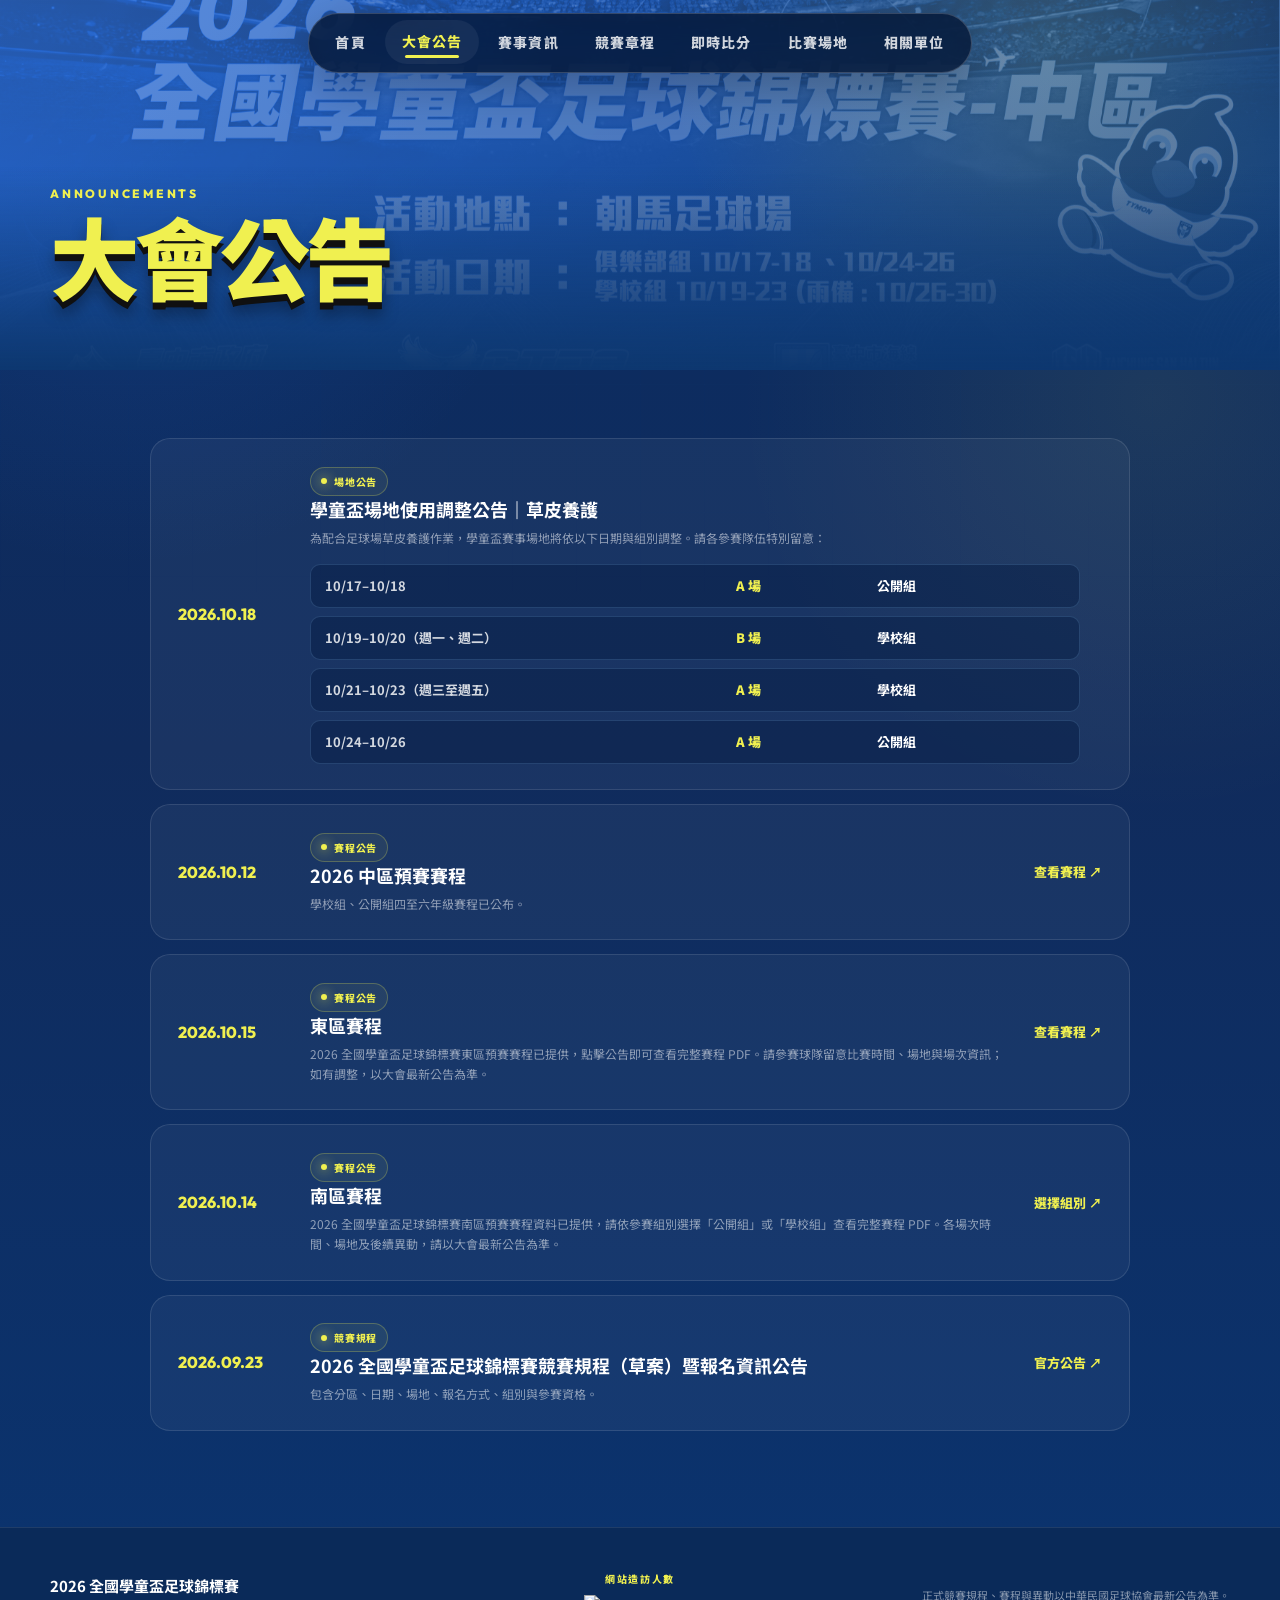
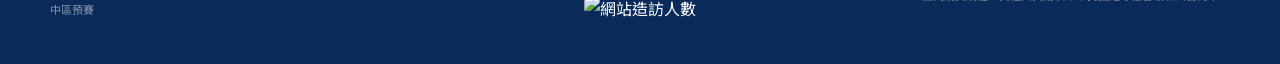
==== commit ff3cb1af: "Add files via upload" ====
--- a/announcements.html
+++ b/announcements.html
@@ -20,43 +20,8 @@
     </header>
 
     <section class="page-content">
-      <div class="notice-list">
-        <article class="notice-card" data-reveal>
-          <time datetime="2026-10-12">2026.10.12</time>
-          <div>
-            <span class="status-pill">賽程公告</span>
-            <h2>2026 中區預賽賽程</h2>
-            <p>學校組、公開組四至六年級賽程已公布。</p>
-          </div>
-          <a href="live-scores.html">查看賽程 ↗</a>
-        </article>
-        <article class="notice-card notice-card-interactive" data-open-east-schedule data-reveal data-reveal-delay="60">
-          <time datetime="2026-10-15">2026.10.15</time>
-          <div>
-            <span class="status-pill">賽程公告</span>
-            <h2>東區賽程</h2>
-            <p>2026 全國學童盃足球錦標賽東區預賽賽程已提供，點擊公告即可查看完整賽程 PDF。請參賽球隊留意比賽時間、場地與場次資訊；如有調整，以大會最新公告為準。</p>
-          </div>
-          <button class="notice-open-dialog" type="button" aria-haspopup="dialog" aria-controls="east-schedule-dialog">查看賽程 ↗</button>
-        </article>
-        <article class="notice-card notice-card-interactive" data-open-south-schedule data-reveal data-reveal-delay="60">
-          <time datetime="2026-10-14">2026.10.14</time>
-          <div>
-            <span class="status-pill">賽程公告</span>
-            <h2>南區賽程</h2>
-            <p>2026 全國學童盃足球錦標賽南區預賽賽程資料已提供，請依參賽組別選擇「公開組」或「學校組」查看完整賽程 PDF。各場次時間、場地及後續異動，請以大會最新公告為準。</p>
-          </div>
-          <button class="notice-open-dialog" type="button" aria-haspopup="dialog" aria-controls="south-schedule-dialog">選擇組別 ↗</button>
-        </article>
-        <article class="notice-card" data-reveal data-reveal-delay="80">
-          <time datetime="2026-09-23">2026.09.23</time>
-          <div>
-            <span class="status-pill">競賽規程</span>
-            <h2>2026 全國學童盃足球錦標賽競賽規程（草案）暨報名資訊公告</h2>
-            <p>包含分區、日期、場地、報名方式、組別與參賽資格。</p>
-          </div>
-          <a href="https://www.ctfa.com.tw/index.php?Itemid=7675&id=8489&option=com_content&view=article" target="_blank" rel="noopener noreferrer">官方公告 ↗</a>
-        </article>
+      <div class="notice-list" data-announcements aria-live="polite">
+        <p class="notice-state">公告載入中…</p>
       </div>
     </section>
   </main>
@@ -96,6 +61,7 @@
   </dialog>
   <script src="toolbar.js"></script>
   <script src="app.js"></script>
+  <script src="announcements-data.js"></script>
   <script src="announcements.js"></script>
 </body>
 </html>
--- a/style.css
+++ b/style.css
@@ -506,6 +506,27 @@
 .notice-card time { color: var(--event-yellow); font-family: "Outfit",sans-serif; font-weight: 800; }
 .notice-card h2 { margin: 0; font-size: 18px; line-height: 1.5; }
 .notice-card p { margin: 5px 0 0; color: rgba(255,255,255,.52); font-size: 12px; }
+.notice-schedule {
+  display: grid;
+  gap: 8px;
+  margin: 16px 0 0;
+  padding: 0;
+  list-style: none;
+}
+.notice-schedule li {
+  display: grid;
+  grid-template-columns: minmax(0, 1.7fr) minmax(68px, .55fr) minmax(0, .8fr);
+  align-items: center;
+  gap: 12px;
+  padding: 10px 14px;
+  border: 1px solid rgba(142,200,255,.17);
+  border-radius: 10px;
+  background: rgba(8,30,68,.46);
+  font-size: 13px;
+}
+.notice-schedule-date { color: rgba(255,255,255,.82); font-weight: 700; }
+.notice-schedule-field { color: var(--event-yellow); font-weight: 900; white-space: nowrap; }
+.notice-schedule-group { color: #fff; font-weight: 700; }
 .notice-card a { color: var(--event-yellow); text-decoration: none; font-weight: 800; font-size: 13px; }
 .notice-card > a::before,
 .notice-card > .notice-open-dialog::before {
@@ -1082,6 +1103,8 @@
 .score-core strong { font-size: 14px; }
 .score-core strong:first-child { text-align: right; }
 .score-core strong:last-child { text-align: left; }
+.score-core.is-bye { display: flex; justify-content: center; }
+.score-core.is-bye strong:first-child { color: var(--event-yellow); text-align: center; font-size: 17px; }
 .score-value { min-width: 0; display: flex; flex-direction: column; align-items: center; gap: 3px; text-align: center; }
 .score-core .score-value b { color: var(--event-yellow); font-family:"Outfit",sans-serif; font-size: 23px; line-height: 1.15; }
 .score-pk { color: rgba(255,255,255,.9); font-family:"Outfit",sans-serif; font-size: 12px; font-weight: 800; line-height: 1.2; white-space: nowrap; }
@@ -1672,6 +1695,8 @@
   .page-hero h1 { font-size: clamp(2.8rem, 15vw, 4.6rem); }
   .notice-card { padding: 20px; }
   .notice-card h2 { font-size: 16px; }
+  .notice-schedule li { grid-template-columns: minmax(0, 1fr) auto; gap: 4px 12px; }
+  .notice-schedule-group { grid-column: 1 / -1; }
   .notice-card a { font-size: 0; }
   .notice-card a::after { content: "↗"; font-size: 18px; }
   .schedule-dialog-panel { padding: 32px 21px 26px; }
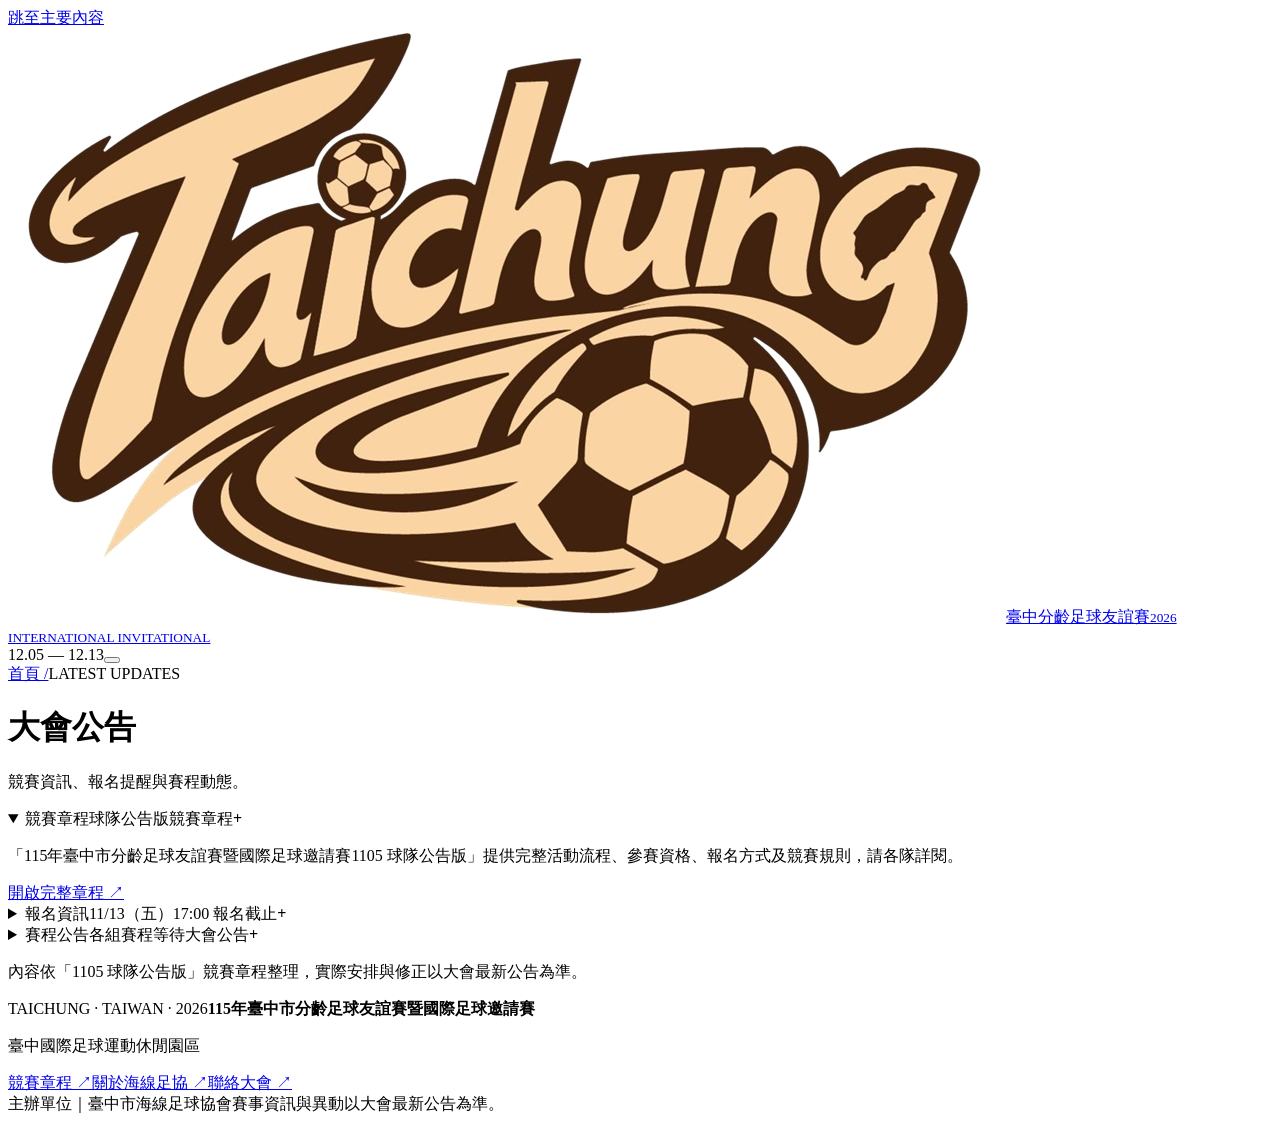
==== commit b5d3cc0e: "Add files via upload" ====
--- a/announcements.html
+++ b/announcements.html
@@ -1,67 +1,13 @@
 <!DOCTYPE html>
-<html lang="zh-Hant">
-<head>
-  <meta charset="UTF-8">
-  <meta name="viewport" content="width=device-width, initial-scale=1">
-  <meta name="theme-color" content="#1554a6">
-  <title>大會公告｜2026 學童盃中區預賽</title>
-  <link rel="preconnect" href="https://fonts.googleapis.com">
-  <link rel="preconnect" href="https://fonts.gstatic.com" crossorigin>
-  <link href="https://fonts.googleapis.com/css2?family=Noto+Sans+TC:wght@400;500;600;700;800;900&family=Outfit:wght@600;700;800&display=swap" rel="stylesheet">
-  <link rel="stylesheet" href="style.css">
-</head>
-<body>
-  <main class="site-main">
-    <header class="page-hero">
-      <div class="page-hero-inner" data-reveal>
-        <span class="page-kicker">ANNOUNCEMENTS</span>
-        <h1>大會公告</h1>
-      </div>
-    </header>
+<html lang="zh-Hant"><head><meta charset="UTF-8"><meta name="viewport" content="width=device-width,initial-scale=1"><meta name="theme-color" content="#122d50"><meta name="description" content="115年臺中市分齡足球友誼賽暨國際足球邀請賽｜活動資訊、賽程公告、競賽章程與比賽場地。"><meta property="og:title" content="大會公告｜115年臺中市分齡足球友誼賽暨國際足球邀請賽"><meta property="og:description" content="2026年12月5–6日、12月12–13日，在臺中國際足球運動休閒園區相聚。"><meta property="og:image" content="主視覺.png"><title>大會公告｜115年臺中市分齡足球友誼賽暨國際足球邀請賽</title><link rel="icon" href="logo.jpg" type="image/jpeg"><link rel="stylesheet" href="css/site.css"><script src="js/site.js" defer></script></head><body><a class="skip-link" href="#main">跳至主要內容</a>
+<header class="site-header"><div class="header-inner">
+<a class="brand" href="index.html" aria-label="賽事首頁"><img src="logo.jpg" alt="Taichung 足球賽事 Logo" width="998" height="593"><span>臺中分齡足球友誼賽<small>2026 INTERNATIONAL INVITATIONAL</small></span></a>
+<div class="header-right"><span class="header-date">12.05 — 12.13</span><button class="menu-toggle" type="button" aria-expanded="false" aria-controls="site-menu" aria-label="開啟導覽選單"><span></span><span></span><span></span></button></div>
+</div><nav id="site-menu" class="site-menu" aria-label="主要導覽" hidden><div class="menu-inner">
+<a href="index.html">首頁</a><a href="announcements.html">大會公告</a><a href="event-info.html">賽事資訊</a>
+<details class="nav-schedule"><summary>賽程查詢</summary><div><a href="schedule.html?group=u6">U6</a><a href="schedule.html?group=u8">U8</a><a href="schedule.html?group=u10">U10</a><a href="schedule.html?group=u12">U12</a><a href="schedule.html?group=u15">U15</a><a href="schedule.html?group=adult">成人組</a></div></details>
+<a href="regulations.html">競賽章程</a><a href="venue-map.html">活動會場</a><a href="partners.html">相關單位</a><a href="about.html">海線足球協會</a></div></nav></header><main id="main"><header class="page-heading"><div class="container"><a class="back-link" href="index.html">首頁 /</a><span class="eyebrow">LATEST UPDATES</span><h1>大會公告</h1><p>競賽資訊、報名提醒與賽程動態。</p></div></header><div class="container page-content narrow">
+<details class="announcement" open><summary><span class="news-tag">競賽章程</span><span>球隊公告版競賽章程</span><b aria-hidden="true">+</b></summary><div><p>「115年臺中市分齡足球友誼賽暨國際足球邀請賽1105 球隊公告版」提供完整活動流程、參賽資格、報名方式及競賽規則，請各隊詳閱。</p><a class="button button-primary" href="115年臺中市分齡足球友誼賽暨國際足球邀請賽1105 球隊公告版.pdf" target="_blank" rel="noopener">開啟完整章程 <span>↗</span></a></div></details>
+<details class="announcement"><summary><span class="news-tag gold">報名資訊</span><span>11/13（五）17:00 報名截止</span><b aria-hidden="true">+</b></summary><div><p>報名至 115 年 11 月 13 日（五）17:00 截止，11 月 16 日（一）抽籤後公告入取球隊。受邀隊伍請將報名表及球隊簡介寄至 taichungportcup@gmail.com。</p><a class="text-link" href="event-info.html#registration">查看完整報名須知 ↗</a></div></details>
+<details class="announcement"><summary><span class="news-tag">賽程公告</span><span>各組賽程等待大會公告</span><b aria-hidden="true">+</b></summary><div><p>U6、U8、U10、U12、U15、成人組的對戰與場次尚未公告。本會抽籤後將透過賽程網頁、Facebook 官網及 LINE 群組公告。</p><a class="text-link" href="schedule.html">前往賽程查詢 ↗</a></div></details><p class="source-note">內容依「1105 球隊公告版」競賽章程整理，實際安排與修正以大會最新公告為準。</p></div></main><footer class="site-footer"><div class="container footer-inner"><div><span class="eyebrow">TAICHUNG · TAIWAN · 2026</span><strong>115年臺中市分齡足球友誼賽暨國際足球邀請賽</strong><p>臺中國際足球運動休閒園區</p></div><div class="footer-links"><a href="regulations.html">競賽章程 ↗</a><a href="about.html">關於海線足協 ↗</a><a href="mailto:taichungportcup@gmail.com">聯絡大會 ↗</a></div><div class="footer-bottom"><span>主辦單位｜臺中市海線足球協會</span><span>賽事資訊與異動以大會最新公告為準。</span></div></div></footer><noscript><div class="no-script">目前停用 JavaScript，倒數與篩選無法更新。<a href="event-info.html">賽事資訊</a> · <a href="schedule.html">賽程</a> · <a href="regulations.html">競賽章程</a> · <a href="venue-map.html">活動會場</a> · <a href="partners.html">相關單位</a> · <a href="about.html">協會介紹</a></div></noscript></body></html>
 
-    <section class="page-content">
-      <div class="notice-list" data-announcements aria-live="polite">
-        <p class="notice-state">公告載入中…</p>
-      </div>
-    </section>
-  </main>
-  <dialog id="south-schedule-dialog" class="schedule-dialog" aria-labelledby="south-schedule-title" aria-describedby="south-schedule-description">
-    <div class="schedule-dialog-panel">
-      <button class="schedule-dialog-close" type="button" aria-label="關閉選擇視窗">×</button>
-      <span class="page-kicker">2026 SCHOOLBOY CUP · SOUTH REGION</span>
-      <h2 id="south-schedule-title">南區預賽賽程</h2>
-      <p id="south-schedule-description">請選擇參賽組別，開啟對應的完整賽程 PDF。</p>
-      <div class="schedule-dialog-options">
-        <a href="2026全國學童盃足球錦標賽南區預賽公開組_V1.pdf" type="application/pdf" target="_blank" rel="noopener noreferrer">
-          <strong>公開組</strong>
-          <span>查看南區公開組賽程 PDF <span aria-hidden="true">↗</span></span>
-        </a>
-        <a href="2026全國學童盃足球錦標賽南區預賽學校組_V1.pdf" type="application/pdf" target="_blank" rel="noopener noreferrer">
-          <strong>學校組</strong>
-          <span>查看南區學校組賽程 PDF <span aria-hidden="true">↗</span></span>
-        </a>
-      </div>
-      <p class="schedule-dialog-note">賽程如有異動，請以大會後續正式公告為準。</p>
-    </div>
-  </dialog>
-  <dialog id="east-schedule-dialog" class="schedule-dialog" aria-labelledby="east-schedule-title" aria-describedby="east-schedule-description">
-    <div class="schedule-dialog-panel">
-      <button class="schedule-dialog-close" type="button" aria-label="關閉東區賽程視窗">×</button>
-      <span class="page-kicker">2026 SCHOOLBOY CUP · EAST REGION</span>
-      <h2 id="east-schedule-title">東區預賽賽程</h2>
-      <p id="east-schedule-description">請點擊下方按鈕，開啟完整的東區預賽賽程 PDF。</p>
-      <div class="schedule-dialog-options schedule-dialog-options--single">
-        <a href="2026全國學童盃足球錦標賽東區預賽.pdf" type="application/pdf" target="_blank" rel="noopener noreferrer">
-          <strong>查看東區賽程</strong>
-          <span>開啟完整賽程 PDF <span aria-hidden="true">↗</span></span>
-        </a>
-      </div>
-      <p class="schedule-dialog-note">賽程如有異動，請以大會後續正式公告為準。</p>
-    </div>
-  </dialog>
-  <script src="toolbar.js"></script>
-  <script src="app.js"></script>
-  <script src="announcements-data.js"></script>
-  <script src="announcements.js"></script>
-</body>
-</html>
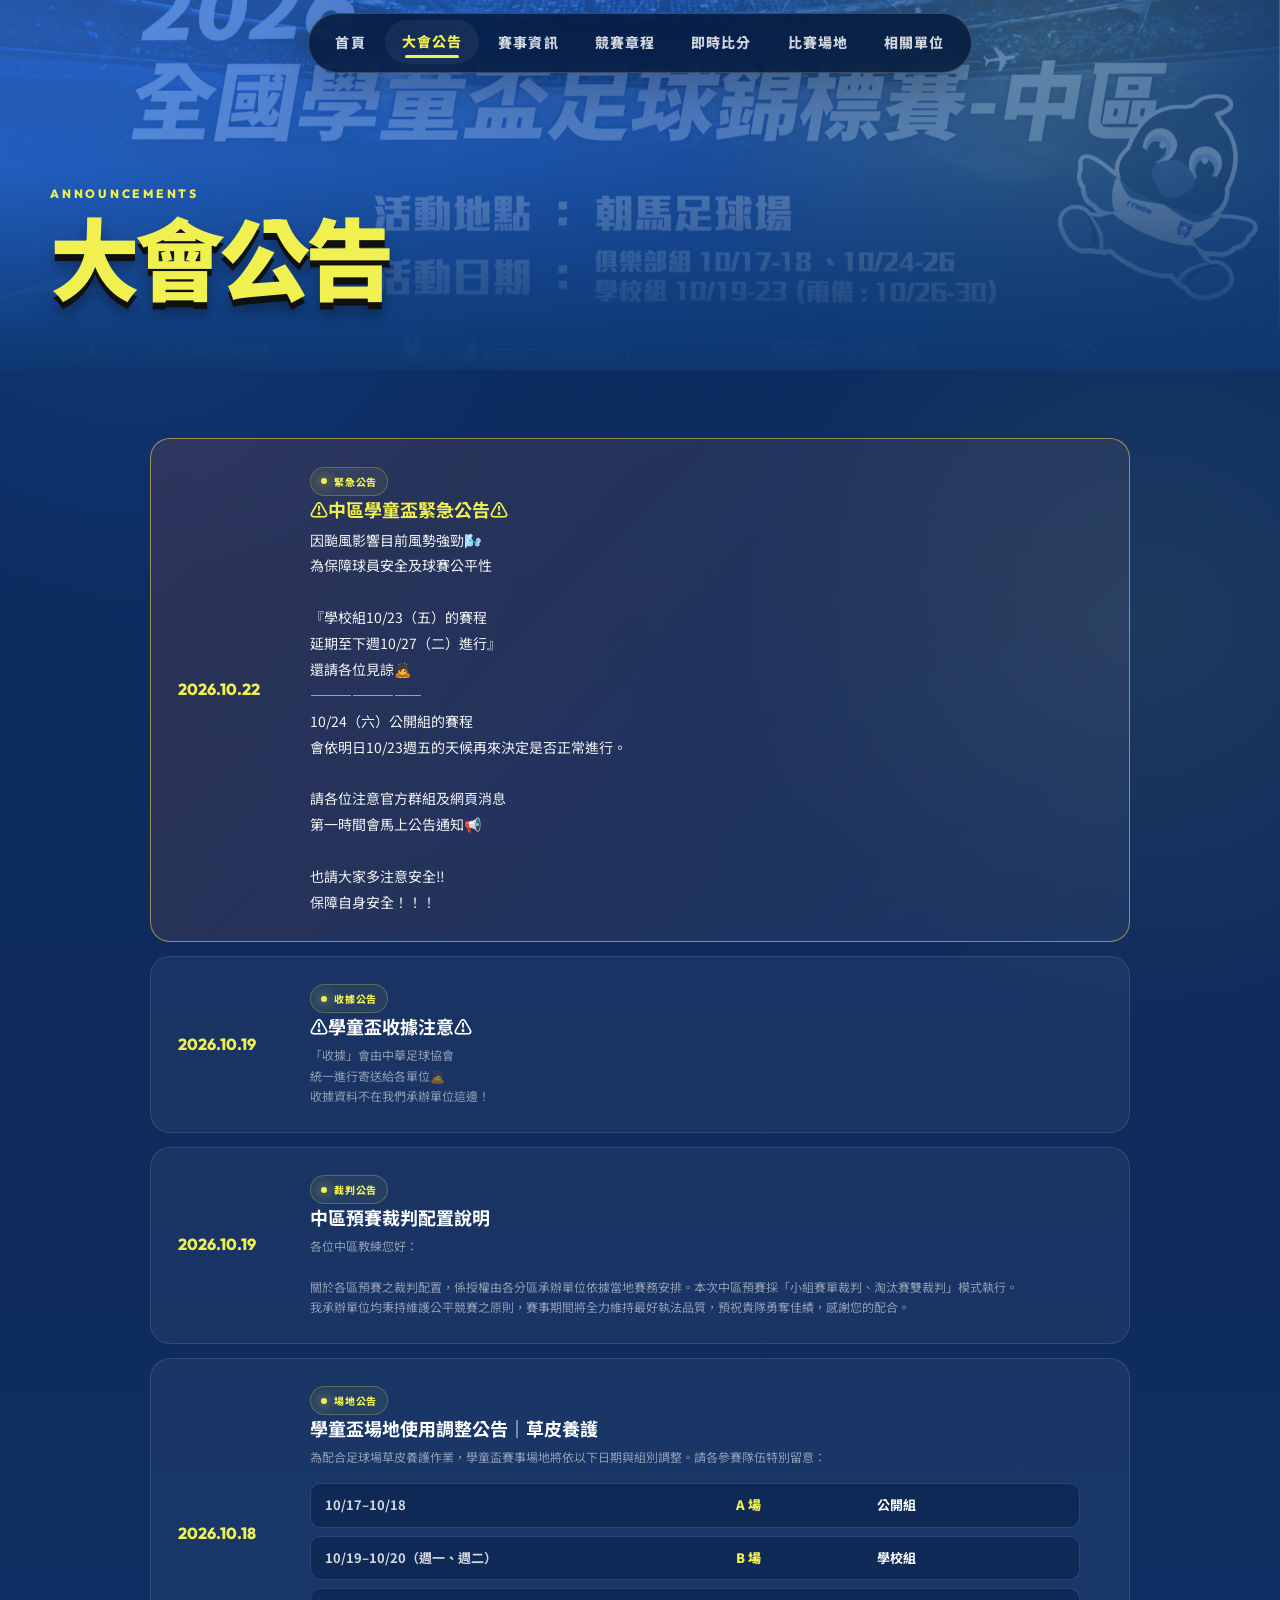
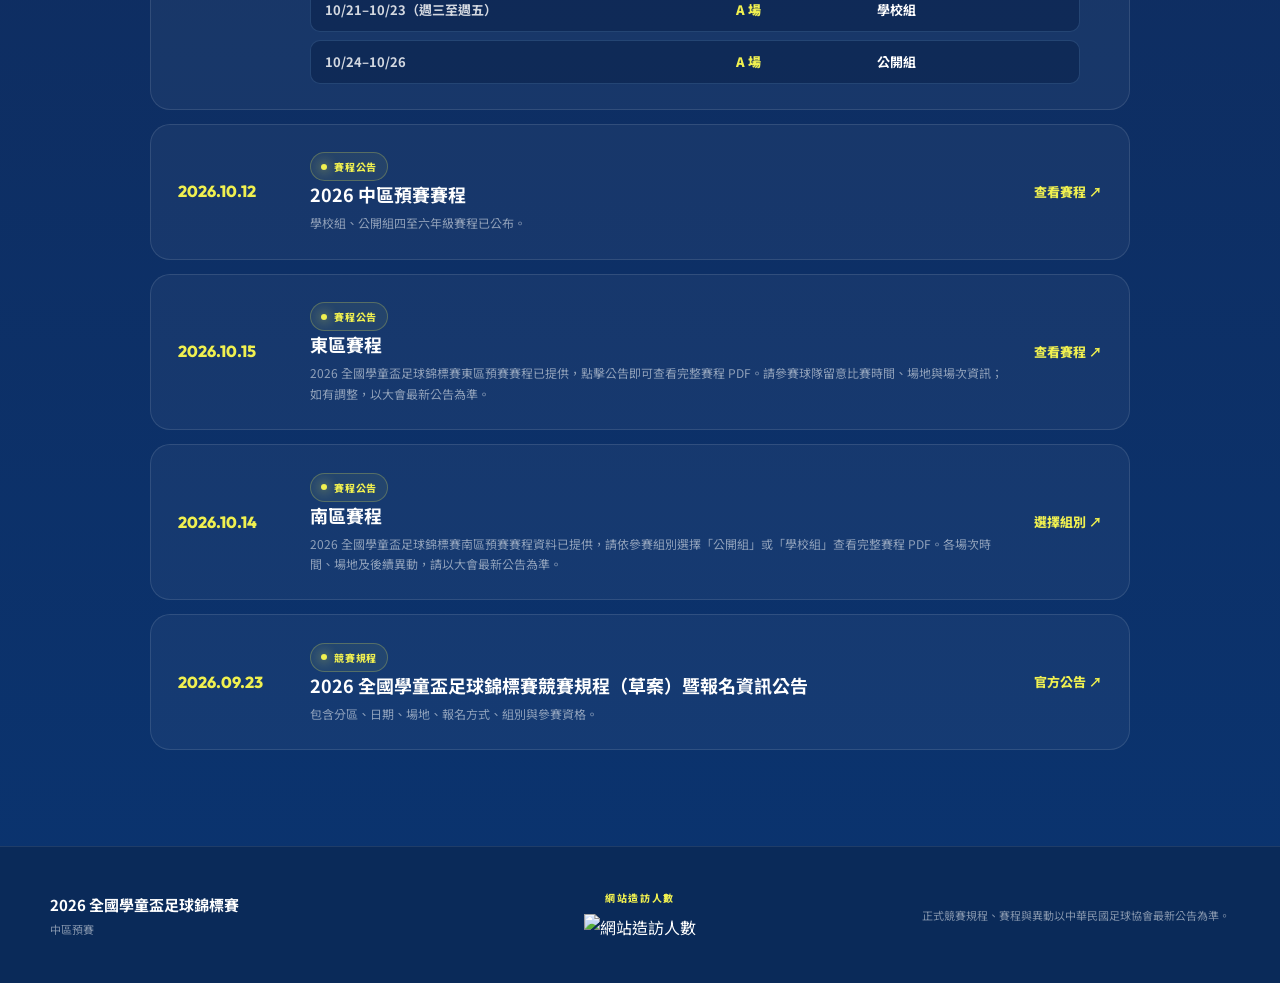
==== commit 49525cdc: "Add files via upload" ====
--- a/announcements.html
+++ b/announcements.html
@@ -1,13 +1,67 @@
 <!DOCTYPE html>
-<html lang="zh-Hant"><head><meta charset="UTF-8"><meta name="viewport" content="width=device-width,initial-scale=1"><meta name="theme-color" content="#122d50"><meta name="description" content="115年臺中市分齡足球友誼賽暨國際足球邀請賽｜活動資訊、賽程公告、競賽章程與比賽場地。"><meta property="og:title" content="大會公告｜115年臺中市分齡足球友誼賽暨國際足球邀請賽"><meta property="og:description" content="2026年12月5–6日、12月12–13日，在臺中國際足球運動休閒園區相聚。"><meta property="og:image" content="主視覺.png"><title>大會公告｜115年臺中市分齡足球友誼賽暨國際足球邀請賽</title><link rel="icon" href="logo.jpg" type="image/jpeg"><link rel="stylesheet" href="css/site.css"><script src="js/site.js" defer></script></head><body><a class="skip-link" href="#main">跳至主要內容</a>
-<header class="site-header"><div class="header-inner">
-<a class="brand" href="index.html" aria-label="賽事首頁"><img src="logo.jpg" alt="Taichung 足球賽事 Logo" width="998" height="593"><span>臺中分齡足球友誼賽<small>2026 INTERNATIONAL INVITATIONAL</small></span></a>
-<div class="header-right"><span class="header-date">12.05 — 12.13</span><button class="menu-toggle" type="button" aria-expanded="false" aria-controls="site-menu" aria-label="開啟導覽選單"><span></span><span></span><span></span></button></div>
-</div><nav id="site-menu" class="site-menu" aria-label="主要導覽" hidden><div class="menu-inner">
-<a href="index.html">首頁</a><a href="announcements.html">大會公告</a><a href="event-info.html">賽事資訊</a>
-<details class="nav-schedule"><summary>賽程查詢</summary><div><a href="schedule.html?group=u6">U6</a><a href="schedule.html?group=u8">U8</a><a href="schedule.html?group=u10">U10</a><a href="schedule.html?group=u12">U12</a><a href="schedule.html?group=u15">U15</a><a href="schedule.html?group=adult">成人組</a></div></details>
-<a href="regulations.html">競賽章程</a><a href="venue-map.html">活動會場</a><a href="partners.html">相關單位</a><a href="about.html">海線足球協會</a></div></nav></header><main id="main"><header class="page-heading"><div class="container"><a class="back-link" href="index.html">首頁 /</a><span class="eyebrow">LATEST UPDATES</span><h1>大會公告</h1><p>競賽資訊、報名提醒與賽程動態。</p></div></header><div class="container page-content narrow">
-<details class="announcement" open><summary><span class="news-tag">競賽章程</span><span>球隊公告版競賽章程</span><b aria-hidden="true">+</b></summary><div><p>「115年臺中市分齡足球友誼賽暨國際足球邀請賽1105 球隊公告版」提供完整活動流程、參賽資格、報名方式及競賽規則，請各隊詳閱。</p><a class="button button-primary" href="115年臺中市分齡足球友誼賽暨國際足球邀請賽1105 球隊公告版.pdf" target="_blank" rel="noopener">開啟完整章程 <span>↗</span></a></div></details>
-<details class="announcement"><summary><span class="news-tag gold">報名資訊</span><span>11/13（五）17:00 報名截止</span><b aria-hidden="true">+</b></summary><div><p>報名至 115 年 11 月 13 日（五）17:00 截止，11 月 16 日（一）抽籤後公告入取球隊。受邀隊伍請將報名表及球隊簡介寄至 taichungportcup@gmail.com。</p><a class="text-link" href="event-info.html#registration">查看完整報名須知 ↗</a></div></details>
-<details class="announcement"><summary><span class="news-tag">賽程公告</span><span>各組賽程等待大會公告</span><b aria-hidden="true">+</b></summary><div><p>U6、U8、U10、U12、U15、成人組的對戰與場次尚未公告。本會抽籤後將透過賽程網頁、Facebook 官網及 LINE 群組公告。</p><a class="text-link" href="schedule.html">前往賽程查詢 ↗</a></div></details><p class="source-note">內容依「1105 球隊公告版」競賽章程整理，實際安排與修正以大會最新公告為準。</p></div></main><footer class="site-footer"><div class="container footer-inner"><div><span class="eyebrow">TAICHUNG · TAIWAN · 2026</span><strong>115年臺中市分齡足球友誼賽暨國際足球邀請賽</strong><p>臺中國際足球運動休閒園區</p></div><div class="footer-links"><a href="regulations.html">競賽章程 ↗</a><a href="about.html">關於海線足協 ↗</a><a href="mailto:taichungportcup@gmail.com">聯絡大會 ↗</a></div><div class="footer-bottom"><span>主辦單位｜臺中市海線足球協會</span><span>賽事資訊與異動以大會最新公告為準。</span></div></div></footer><noscript><div class="no-script">目前停用 JavaScript，倒數與篩選無法更新。<a href="event-info.html">賽事資訊</a> · <a href="schedule.html">賽程</a> · <a href="regulations.html">競賽章程</a> · <a href="venue-map.html">活動會場</a> · <a href="partners.html">相關單位</a> · <a href="about.html">協會介紹</a></div></noscript></body></html>
+<html lang="zh-Hant">
+<head>
+  <meta charset="UTF-8">
+  <meta name="viewport" content="width=device-width, initial-scale=1">
+  <meta name="theme-color" content="#1554a6">
+  <title>大會公告｜2026 學童盃中區預賽</title>
+  <link rel="preconnect" href="https://fonts.googleapis.com">
+  <link rel="preconnect" href="https://fonts.gstatic.com" crossorigin>
+  <link href="https://fonts.googleapis.com/css2?family=Noto+Sans+TC:wght@400;500;600;700;800;900&family=Outfit:wght@600;700;800&display=swap" rel="stylesheet">
+  <link rel="stylesheet" href="style.css">
+</head>
+<body>
+  <main class="site-main">
+    <header class="page-hero">
+      <div class="page-hero-inner" data-reveal>
+        <span class="page-kicker">ANNOUNCEMENTS</span>
+        <h1>大會公告</h1>
+      </div>
+    </header>
 
+    <section class="page-content">
+      <div class="notice-list" data-announcements aria-live="polite">
+        <p class="notice-state">公告載入中…</p>
+      </div>
+    </section>
+  </main>
+  <dialog id="south-schedule-dialog" class="schedule-dialog" aria-labelledby="south-schedule-title" aria-describedby="south-schedule-description">
+    <div class="schedule-dialog-panel">
+      <button class="schedule-dialog-close" type="button" aria-label="關閉選擇視窗">×</button>
+      <span class="page-kicker">2026 SCHOOLBOY CUP · SOUTH REGION</span>
+      <h2 id="south-schedule-title">南區預賽賽程</h2>
+      <p id="south-schedule-description">請選擇參賽組別，開啟對應的完整賽程 PDF。</p>
+      <div class="schedule-dialog-options">
+        <a href="2026全國學童盃足球錦標賽南區預賽公開組_V1.pdf" type="application/pdf" target="_blank" rel="noopener noreferrer">
+          <strong>公開組</strong>
+          <span>查看南區公開組賽程 PDF <span aria-hidden="true">↗</span></span>
+        </a>
+        <a href="2026全國學童盃足球錦標賽南區預賽學校組_V1.pdf" type="application/pdf" target="_blank" rel="noopener noreferrer">
+          <strong>學校組</strong>
+          <span>查看南區學校組賽程 PDF <span aria-hidden="true">↗</span></span>
+        </a>
+      </div>
+      <p class="schedule-dialog-note">賽程如有異動，請以大會後續正式公告為準。</p>
+    </div>
+  </dialog>
+  <dialog id="east-schedule-dialog" class="schedule-dialog" aria-labelledby="east-schedule-title" aria-describedby="east-schedule-description">
+    <div class="schedule-dialog-panel">
+      <button class="schedule-dialog-close" type="button" aria-label="關閉東區賽程視窗">×</button>
+      <span class="page-kicker">2026 SCHOOLBOY CUP · EAST REGION</span>
+      <h2 id="east-schedule-title">東區預賽賽程</h2>
+      <p id="east-schedule-description">請點擊下方按鈕，開啟完整的東區預賽賽程 PDF。</p>
+      <div class="schedule-dialog-options schedule-dialog-options--single">
+        <a href="2026全國學童盃足球錦標賽東區預賽.pdf" type="application/pdf" target="_blank" rel="noopener noreferrer">
+          <strong>查看東區賽程</strong>
+          <span>開啟完整賽程 PDF <span aria-hidden="true">↗</span></span>
+        </a>
+      </div>
+      <p class="schedule-dialog-note">賽程如有異動，請以大會後續正式公告為準。</p>
+    </div>
+  </dialog>
+  <script src="toolbar.js"></script>
+  <script src="app.js"></script>
+  <script src="announcements-data.js"></script>
+  <script src="announcements.js"></script>
+</body>
+</html>
--- a/style.css
+++ b/style.css
@@ -0,0 +1,1791 @@
+:root {
+  --navy-950: #102b5c;
+  --navy-900: #123d7a;
+  --blue-800: #1554a6;
+  --blue-700: #1e63c6;
+  --blue-600: #2b74d6;
+  --blue-500: #3b82f6;
+  --event-yellow: #f0f050;
+  --event-yellow-2: #fff86b;
+  --paper: #f0f0f0;
+  --white: #fff;
+  --ink: #101010;
+  --muted: #aebee2;
+  --panel: rgba(12, 38, 86, .82);
+  --line: rgba(255, 255, 255, .15);
+  --shadow: 0 24px 70px rgba(0, 8, 35, .34);
+  --radius: 24px;
+  --header-height: 86px;
+}
+
+* { box-sizing: border-box; }
+[hidden] { display: none !important; }
+html {
+  min-height: 100%;
+  scroll-behavior: smooth;
+  scroll-padding-top: calc(var(--header-height) + 20px);
+}
+body {
+  min-height: 100vh;
+  margin: 0;
+  color: var(--white);
+  background:
+    radial-gradient(circle at 10% 8%, rgba(31, 94, 199, .24), transparent 27rem),
+    radial-gradient(circle at 90% 24%, rgba(240, 240, 80, .07), transparent 26rem),
+    linear-gradient(180deg, #0a2d63 0%, var(--navy-950) 45%, #0a3470 100%);
+  font-family: "Noto Sans TC", "Microsoft JhengHei", system-ui, sans-serif;
+  line-height: 1.7;
+  overflow-x: hidden;
+  -webkit-font-smoothing: antialiased;
+}
+body::before {
+  content: "";
+  position: fixed;
+  inset: 0;
+  z-index: -2;
+  pointer-events: none;
+  opacity: .18;
+  background-image:
+    linear-gradient(rgba(102, 157, 255, .16) 1px, transparent 1px),
+    linear-gradient(90deg, rgba(102, 157, 255, .12) 1px, transparent 1px);
+  background-size: 64px 64px;
+  mask-image: linear-gradient(to bottom, rgba(0,0,0,.9), transparent 82%);
+}
+body.mobile-menu-open { overflow: hidden; }
+a { color: inherit; }
+img { display: block; max-width: 100%; }
+button, select, input { font: inherit; }
+button, a { -webkit-tap-highlight-color: transparent; }
+::selection { color: var(--ink); background: var(--event-yellow); }
+
+.global-header {
+  position: fixed;
+  inset: 0 0 auto;
+  z-index: 1000;
+  height: var(--header-height);
+  display: flex;
+  justify-content: center;
+  align-items: center;
+  padding: 14px 24px;
+  pointer-events: none;
+}
+.desktop-nav {
+  width: max-content;
+  max-width: calc(100vw - 48px);
+  min-height: 58px;
+  padding: 7px 9px;
+  display: flex;
+  align-items: center;
+  justify-content: center;
+  gap: 2px;
+  border: 1px solid rgba(255,255,255,.18);
+  border-radius: 999px;
+  background: rgba(7, 24, 54, .84);
+  box-shadow: 0 16px 44px rgba(0,0,0,.25);
+  backdrop-filter: blur(18px) saturate(135%);
+  pointer-events: auto;
+}
+.nav-link {
+  position: relative;
+  padding: 10px 17px;
+  color: rgba(255,255,255,.82);
+  border-radius: 999px;
+  text-decoration: none;
+  font-size: 14px;
+  font-weight: 800;
+  letter-spacing: .08em;
+  white-space: nowrap;
+  transition: color .25s ease, background .25s ease, transform .25s ease;
+}
+.nav-link::after {
+  content: "";
+  position: absolute;
+  left: 21%;
+  right: 21%;
+  bottom: 6px;
+  height: 3px;
+  background: var(--event-yellow);
+  border-radius: 6px;
+  transform: scaleX(0);
+  transform-origin: center;
+  transition: transform .25s ease;
+}
+.nav-link:hover,
+.nav-link:focus-visible,
+.nav-link.active {
+  color: var(--event-yellow);
+  background: rgba(255,255,255,.055);
+  transform: translateY(-1px);
+}
+.nav-link.active::after,
+.nav-link:hover::after { transform: scaleX(1); }
+.mobile-topbar, .mobile-drawer, .mobile-overlay { display: none; }
+
+.global-footer {
+  position: relative;
+  z-index: 3;
+  padding: 42px 24px;
+  border-top: 1px solid rgba(255,255,255,.09);
+  background: #0a2a59;
+}
+.footer-inner {
+  width: min(1180px, 100%);
+  margin: 0 auto;
+  display: grid;
+  grid-template-columns: minmax(260px, 1fr) auto minmax(260px, 1fr);
+  align-items: center;
+  gap: 28px;
+}
+.footer-event { display: grid; gap: 2px; }
+.footer-event strong { color: #fff; font-size: 15px; }
+.footer-event span, .footer-inner > p {
+  margin: 0;
+  color: rgba(255,255,255,.5);
+  font-size: 11px;
+}
+.visitor-counter {
+  min-width: 150px;
+  display: grid;
+  justify-items: center;
+  gap: 8px;
+}
+.visitor-counter span {
+  color: var(--event-yellow);
+  font-size: 10px;
+  font-weight: 800;
+  letter-spacing: .16em;
+}
+.visitor-counter img { min-height: 20px; }
+.footer-inner > p { text-align: right; }
+
+.site-main { min-height: calc(100vh - 140px); }
+.content-shell { width: min(1180px, calc(100% - 48px)); margin: 0 auto; }
+
+.home-hero {
+  min-height: 0;
+  position: relative;
+  overflow: hidden;
+  padding: calc(var(--header-height) + 24px) 24px 44px;
+  isolation: isolate;
+}
+.poster-stage {
+  width: min(980px, calc(100% - 80px));
+  aspect-ratio: 2 / 1;
+  position: relative;
+  overflow: hidden;
+  margin: 0 auto;
+  border: 1px solid rgba(255,255,255,.16);
+  border-radius: 24px;
+  background: var(--navy-900);
+  box-shadow: 0 26px 72px rgba(0,4,28,.38);
+}
+.poster-stage img {
+  width: 100%;
+  height: 100%;
+  object-fit: cover;
+  object-position: center;
+  transform: translate(var(--parallax-x, 0), var(--parallax-y, 0)) scale(1.012);
+  transition: transform .18s ease-out;
+}
+.poster-sheen {
+  position: absolute;
+  inset: 0;
+  overflow: hidden;
+  pointer-events: none;
+}
+.poster-sheen::after {
+  content: "";
+  width: 38%;
+  height: 180%;
+  position: absolute;
+  left: -55%;
+  top: -40%;
+  opacity: .16;
+  background: linear-gradient(90deg, transparent, #fff, transparent);
+  transform: rotate(14deg);
+  animation: posterSweep 7s ease-in-out infinite;
+}
+@keyframes posterSweep {
+  0%, 22% { left: -55%; }
+  65%, 100% { left: 125%; }
+}
+.page-kicker {
+  color: var(--event-yellow);
+  font-family: "Outfit", "Arial Black", sans-serif;
+  font-size: 12px;
+  font-weight: 800;
+  letter-spacing: .23em;
+  text-transform: uppercase;
+}
+
+.countdown-section {
+  position: relative;
+  z-index: 4;
+  margin-top: -18px;
+  padding: 0 24px 86px;
+}
+
+/* 首頁賽事最終排名 */
+.final-results-section { position: relative; z-index: 4; padding: 0 24px 86px; }
+.final-results-panel { width: min(1080px, 100%); margin: 0 auto; padding: clamp(22px, 4vw, 42px); border: 1px solid rgba(255,255,255,.16); border-radius: 26px; background: linear-gradient(145deg, rgba(32,98,190,.97), rgba(10,43,94,.98)); box-shadow: 0 30px 70px rgba(0,10,40,.38); }
+.final-results-heading { margin-bottom: 35px; text-align: center; }
+.final-results-eyebrow { color: var(--event-yellow); font: 800 12px "Outfit", sans-serif; letter-spacing: .19em; }
+.final-results-heading h1 { margin: 10px 0; font-size: clamp(1.45rem, 3vw, 2.25rem); line-height: 1.45; font-weight: 900; }
+.final-results-heading h1 span { display: block; color: var(--event-yellow); }
+.final-results-heading p { margin: 0; color: rgba(255,255,255,.75); font-size: 13px; }
+.final-results-category + .final-results-category { margin-top: 38px; }
+.final-results-category h2 { display: flex; align-items: center; gap: 12px; margin: 0 0 18px; font-size: clamp(1.1rem, 2.3vw, 1.5rem); line-height: 1.4; }
+.final-results-category h2 span { color: var(--event-yellow); font: 800 15px "Outfit", sans-serif; }
+.final-results-grid { display: grid; grid-template-columns: repeat(2, minmax(0, 1fr)); gap: 16px; }
+.final-result-card { min-width: 0; overflow: hidden; border: 1px solid rgba(255,255,255,.16); border-radius: 18px; background: rgba(4,24,57,.55); }
+.final-result-card h3 { margin: 0; padding: 15px 19px; border-bottom: 1px solid rgba(255,255,255,.12); background: rgba(255,255,255,.065); font-size: 16px; }
+.final-result-card ol { margin: 0; padding: 9px 17px 13px; list-style: none; }
+.final-result-card li { display: grid; grid-template-columns: 94px minmax(0, 1fr); gap: 8px; padding: 10px 0; align-items: start; line-height: 1.5; }
+.final-result-card li + li { border-top: 1px solid rgba(255,255,255,.085); }
+.final-result-card li span { color: #e5edff; font-size: 13px; white-space: nowrap; }
+.final-result-card li strong { font-size: 14px; font-weight: 800; overflow-wrap: anywhere; }
+.final-result-card li:first-child strong { color: var(--event-yellow); }
+@media (max-width: 700px) {
+  .final-results-section { padding: 0 16px 64px; }
+  .final-results-panel { padding: 22px 16px; border-radius: 20px; }
+  .final-results-grid { grid-template-columns: minmax(0, 1fr); gap: 12px; }
+  .final-results-category + .final-results-category { margin-top: 32px; }
+  .final-result-card h3 { padding: 13px 15px; }
+  .final-result-card ol { padding: 7px 14px 10px; }
+  .final-result-card li { grid-template-columns: 92px minmax(0, 1fr); }
+}
+.countdown-panel {
+  width: min(1000px, 100%);
+  margin: 0 auto;
+  padding: 25px 28px 28px;
+  border: 1px solid rgba(255,255,255,.14);
+  border-radius: 26px;
+  background:
+    linear-gradient(130deg, rgba(43,116,214,.96), rgba(21,84,166,.97)),
+    var(--blue-800);
+  box-shadow: 0 30px 70px rgba(0,10,40,.38);
+}
+.countdown-header {
+  margin-bottom: 18px;
+  display: flex;
+  justify-content: space-between;
+  align-items: center;
+  gap: 16px;
+}
+.countdown-header strong { color: var(--event-yellow); font-size: 14px; letter-spacing: .1em; }
+.countdown-caption { margin: 0; color: rgba(255,255,255,.68); font-size: 12px; }
+.countdown-grid {
+  display: grid;
+  grid-template-columns: repeat(4, minmax(0, 1fr));
+  gap: 12px;
+}
+.countdown-item {
+  min-width: 0;
+  padding: clamp(10px, 1.35vw, 16px) clamp(10px, 1.4vw, 18px);
+  display: grid;
+  grid-template-columns: 1fr auto;
+  align-items: end;
+  gap: clamp(5px, .7vw, 8px);
+  overflow: hidden;
+  border: 1px solid rgba(255,255,255,.12);
+  border-radius: 18px;
+  background: rgba(3,19,50,.36);
+}
+.countdown-item small {
+  padding-bottom: 9px;
+  color: rgba(255,255,255,.58);
+  font-size: 11px;
+  font-weight: 700;
+}
+.count-digits {
+  min-width: 0;
+  display: grid;
+  grid-template-columns: repeat(2, minmax(0, 1fr));
+  gap: clamp(3px, .45vw, 7px);
+}
+.count-digit {
+  height: clamp(48px, 5.4vw, 69px);
+  position: relative;
+  display: grid;
+  place-items: center;
+  overflow: hidden;
+  color: #fff;
+  border: 1px solid rgba(255,255,255,.09);
+  border-radius: clamp(9px, 1vw, 13px);
+  background: rgba(4, 25, 62, .35);
+  font-family: "Outfit", "Arial Black", sans-serif;
+  font-size: clamp(2rem, 4.5vw, 4.1rem);
+  font-weight: 800;
+  line-height: 1;
+  font-variant-numeric: tabular-nums;
+}
+.countdown-item[data-count-unit-name="minutes"] .count-digit,
+.countdown-item[data-count-unit-name="seconds"] .count-digit { color: var(--event-yellow); }
+.count-digit .roll-old,
+.count-digit .roll-new {
+  position: absolute;
+  inset: 0;
+  display: grid;
+  place-items: center;
+}
+.count-digit .roll-new { transform: translateY(-100%); }
+.count-digit.is-rolling .roll-old { animation: rollOutDown .7s cubic-bezier(.2,.75,.2,1) forwards; }
+.count-digit.is-rolling .roll-new { animation: rollInDown .7s cubic-bezier(.2,.75,.2,1) forwards; }
+@keyframes rollOutDown {
+  from { transform: translateY(0); opacity: 1; }
+  to { transform: translateY(100%); opacity: .1; }
+}
+@keyframes rollInDown {
+  from { transform: translateY(-100%); opacity: .1; }
+  to { transform: translateY(0); opacity: 1; }
+}
+
+.home-section { padding: 82px 24px; }
+.home-section.alt {
+  border-top: 1px solid rgba(255,255,255,.05);
+  border-bottom: 1px solid rgba(255,255,255,.05);
+  background: linear-gradient(180deg, rgba(59,130,246,.11), rgba(15,53,112,.22));
+}
+.section-heading {
+  width: min(1180px, 100%);
+  margin: 0 auto 32px;
+  display: grid;
+  grid-template-columns: 1fr minmax(280px, 470px);
+  gap: 36px;
+  align-items: end;
+}
+.section-heading-single { grid-template-columns: 1fr; }
+.section-heading h2 {
+  margin: 6px 0 0;
+  color: #fff;
+  font-size: clamp(2.2rem, 4.7vw, 4rem);
+  line-height: 1;
+  letter-spacing: -.045em;
+}
+.section-heading h2 strong { color: var(--event-yellow); }
+.section-heading > p { margin: 0; color: rgba(255,255,255,.58); font-size: 13px; }
+
+.gateway-grid {
+  width: min(1180px, 100%);
+  margin: 0 auto;
+  display: grid;
+  grid-template-columns: repeat(3, minmax(0, 1fr));
+  gap: 14px;
+}
+.gateway-card {
+  min-height: 220px;
+  position: relative;
+  overflow: hidden;
+  padding: 25px;
+  display: flex;
+  flex-direction: column;
+  border: 1px solid rgba(255,255,255,.12);
+  border-radius: 22px;
+  background:
+    radial-gradient(circle at 95% 5%, rgba(240,240,80,.12), transparent 35%),
+    linear-gradient(145deg, rgba(43,116,214,.56), rgba(18,61,122,.88));
+  box-shadow: 0 15px 40px rgba(0,8,35,.18);
+  text-decoration: none;
+  transform: perspective(900px) rotateX(var(--tilt-x, 0deg)) rotateY(var(--tilt-y, 0deg));
+  transform-style: preserve-3d;
+  transition: transform .22s ease, border-color .22s ease, box-shadow .22s ease;
+}
+.gateway-card:hover {
+  border-color: rgba(240,240,80,.48);
+  box-shadow: 0 24px 55px rgba(8,53,130,.3);
+}
+.gateway-index {
+  color: rgba(240,240,80,.34);
+  font-family: "Outfit", sans-serif;
+  font-size: 54px;
+  font-weight: 800;
+  line-height: 1;
+}
+.gateway-card h3 { margin: auto 0 6px; font-size: 22px; }
+.gateway-card p { margin: 0; color: rgba(255,255,255,.55); font-size: 12px; }
+.gateway-card b {
+  position: absolute;
+  right: 22px;
+  top: 23px;
+  color: var(--event-yellow);
+  font-size: 20px;
+}
+.news-teaser {
+  width: min(1180px, 100%);
+  margin: 0 auto;
+  padding: 30px;
+  display: grid;
+  grid-template-columns: auto 1fr auto;
+  align-items: center;
+  gap: 24px;
+  border: 1px solid rgba(255,255,255,.12);
+  border-radius: 24px;
+  background: rgba(255,255,255,.05);
+}
+.news-date {
+  min-width: 88px;
+  color: var(--event-yellow);
+  font-family: "Outfit", sans-serif;
+  font-size: 14px;
+  font-weight: 800;
+}
+.news-teaser h3 { margin: 0; font-size: 19px; }
+.news-teaser p { margin: 5px 0 0; color: rgba(255,255,255,.55); font-size: 12px; }
+.round-link {
+  width: 46px;
+  height: 46px;
+  display: grid;
+  place-items: center;
+  border: 1px solid rgba(255,255,255,.15);
+  border-radius: 50%;
+  color: var(--event-yellow);
+  text-decoration: none;
+  transition: transform .25s ease, background .25s ease;
+}
+.round-link:hover { transform: rotate(-10deg) scale(1.08); background: rgba(240,240,80,.08); }
+
+[data-reveal] {
+  opacity: 0;
+  transform: translateY(28px);
+  transition: opacity .75s ease, transform .75s cubic-bezier(.2,.75,.2,1);
+}
+[data-reveal].is-visible { opacity: 1; transform: translateY(0); }
+
+.page-hero {
+  min-height: 370px;
+  position: relative;
+  overflow: hidden;
+  display: grid;
+  place-items: end start;
+  padding: calc(var(--header-height) + 70px) 24px 62px;
+  background:
+    radial-gradient(circle at 82% 10%, rgba(240,240,80,.16), transparent 24rem),
+    linear-gradient(135deg, rgba(59,130,246,.78), rgba(18,61,122,.98));
+}
+.page-hero::before {
+  content: "";
+  position: absolute;
+  inset: 0;
+  opacity: .23;
+  background-image: url("主視覺.png");
+  background-size: cover;
+  background-position: center;
+  mix-blend-mode: luminosity;
+}
+.page-hero::after {
+  content: "";
+  position: absolute;
+  inset: auto 0 0;
+  height: 55%;
+  background: linear-gradient(transparent, #0d376f);
+}
+.page-hero-inner {
+  width: min(1180px, 100%);
+  margin: 0 auto;
+  position: relative;
+  z-index: 2;
+}
+.page-hero h1 {
+  max-width: 800px;
+  margin: 7px 0 10px;
+  color: var(--event-yellow);
+  font-size: clamp(3rem, 7vw, 6rem);
+  font-weight: 900;
+  line-height: .96;
+  letter-spacing: -.055em;
+  text-shadow: 0 .075em 0 var(--ink), 0 .14em .18em rgba(0,0,0,.38);
+}
+.page-hero p { max-width: 650px; margin: 0; color: rgba(255,255,255,.75); font-size: 14px; }
+.page-content { padding: 68px 24px 96px; }
+
+.notice-list {
+  width: min(980px, 100%);
+  margin: 0 auto;
+  display: grid;
+  gap: 14px;
+}
+.promo-banner {
+  width: min(1100px, 100%);
+  margin: 0 auto 34px;
+  overflow: hidden;
+  border: 1px solid rgba(255,255,255,.13);
+  border-radius: 24px;
+  box-shadow: var(--shadow);
+  transform: perspective(1200px) rotateX(var(--tilt-x, 0deg)) rotateY(var(--tilt-y, 0deg));
+  transition: transform .22s ease, box-shadow .25s ease;
+}
+.promo-banner:hover { box-shadow: 0 30px 80px rgba(9,55,135,.32); }
+.promo-banner img { width: 100%; height: auto; }
+.notice-card {
+  position: relative;
+  padding: 25px 27px;
+  display: grid;
+  grid-template-columns: 110px 1fr auto;
+  align-items: center;
+  gap: 22px;
+  border: 1px solid rgba(255,255,255,.11);
+  border-radius: 20px;
+  background: rgba(255,255,255,.045);
+  transition: transform .24s ease, border-color .24s ease, background .24s ease;
+}
+.notice-card:hover {
+  transform: translateX(5px);
+  border-color: rgba(240,240,80,.34);
+  background: rgba(59,130,246,.17);
+}
+.notice-card time { color: var(--event-yellow); font-family: "Outfit",sans-serif; font-weight: 800; }
+.notice-card h2 { margin: 0; font-size: 18px; line-height: 1.5; }
+.notice-card p { margin: 5px 0 0; color: rgba(255,255,255,.52); font-size: 12px; white-space: pre-line; }
+.notice-card-urgent { border-color: rgba(255,208,86,.55); background: linear-gradient(135deg, rgba(211,85,32,.16), rgba(255,255,255,.045)); }
+.notice-card-urgent h2 { color: var(--event-yellow); }
+.notice-card-urgent p { color: rgba(255,255,255,.94); font-size: 14px; line-height: 1.85; }
+.notice-schedule {
+  display: grid;
+  gap: 8px;
+  margin: 16px 0 0;
+  padding: 0;
+  list-style: none;
+}
+.notice-schedule li {
+  display: grid;
+  grid-template-columns: minmax(0, 1.7fr) minmax(68px, .55fr) minmax(0, .8fr);
+  align-items: center;
+  gap: 12px;
+  padding: 10px 14px;
+  border: 1px solid rgba(142,200,255,.17);
+  border-radius: 10px;
+  background: rgba(8,30,68,.46);
+  font-size: 13px;
+}
+.notice-schedule-date { color: rgba(255,255,255,.82); font-weight: 700; }
+.notice-schedule-field { color: var(--event-yellow); font-weight: 900; white-space: nowrap; }
+.notice-schedule-group { color: #fff; font-weight: 700; }
+.notice-card a { color: var(--event-yellow); text-decoration: none; font-weight: 800; font-size: 13px; }
+.notice-card > a::before,
+.notice-card > .notice-open-dialog::before {
+  content: "";
+  position: absolute;
+  inset: 0;
+  z-index: 1;
+  border-radius: inherit;
+  cursor: pointer;
+}
+.notice-card:focus-within {
+  border-color: rgba(240,249,80,.65);
+  outline: 2px solid var(--event-yellow);
+  outline-offset: 3px;
+}
+.notice-card-interactive { cursor: pointer; }
+.notice-card-interactive:focus-within { border-color: rgba(240,249,80,.55); }
+.notice-open-dialog {
+  padding: 11px 0;
+  border: 0;
+  background: transparent;
+  color: var(--event-yellow);
+  font-size: 13px;
+  font-weight: 800;
+  white-space: nowrap;
+  cursor: pointer;
+}
+.notice-open-dialog:focus-visible { outline: 2px solid var(--event-yellow); outline-offset: 5px; border-radius: 4px; }
+.schedule-dialog-open { overflow: hidden; }
+.schedule-dialog {
+  box-sizing: border-box;
+  width: min(580px, calc(100vw - 32px));
+  max-width: calc(100vw - 32px);
+  max-height: calc(100dvh - 32px);
+  margin: auto;
+  padding: 0;
+  border: 1px solid rgba(144,205,255,.46);
+  border-radius: 24px;
+  color: #fff;
+  background: linear-gradient(145deg, #17477f, #091e43 85%);
+  box-shadow: 0 32px 90px rgba(0,6,25,.72);
+  overflow-y: auto;
+}
+.schedule-dialog[open]:not(.is-closing) {
+  animation: southDialogEnter .4s cubic-bezier(.18,.9,.28,1.12) both;
+}
+.schedule-dialog.is-closing {
+  animation: southDialogExit .25s ease-in both;
+  pointer-events: none;
+}
+.schedule-dialog::backdrop {
+  background: rgba(1,9,29,.82);
+  backdrop-filter: blur(7px);
+}
+.schedule-dialog[open]:not(.is-closing)::backdrop { animation: southBackdropEnter .35s ease-out both; }
+.schedule-dialog.is-closing::backdrop { animation: southBackdropExit .25s ease-in both; }
+@keyframes southDialogEnter {
+  from { opacity: 0; transform: translateY(30px) scale(.92); }
+  to { opacity: 1; transform: translateY(0) scale(1); }
+}
+@keyframes southDialogExit {
+  from { opacity: 1; transform: translateY(0) scale(1); }
+  to { opacity: 0; transform: translateY(18px) scale(.96); }
+}
+@keyframes southBackdropEnter { from { opacity: 0; } to { opacity: 1; } }
+@keyframes southBackdropExit { from { opacity: 1; } to { opacity: 0; } }
+.schedule-dialog-panel { position: relative; padding: 38px; }
+.schedule-dialog-close {
+  position: absolute;
+  top: 15px;
+  right: 15px;
+  display: grid;
+  place-items: center;
+  width: 36px;
+  height: 36px;
+  border: 1px solid rgba(255,255,255,.2);
+  border-radius: 10px;
+  background: rgba(255,255,255,.07);
+  color: #fff;
+  font-size: 25px;
+  line-height: 1;
+  cursor: pointer;
+}
+.schedule-dialog-close:hover { background: rgba(255,255,255,.18); }
+.schedule-dialog-panel h2 {
+  margin: 12px 0 7px;
+  color: var(--event-yellow);
+  font-size: clamp(24px, 4vw, 32px);
+  line-height: 1.2;
+}
+.schedule-dialog-panel > p { color: rgba(255,255,255,.73); font-size: 13px; line-height: 1.8; }
+.schedule-dialog-options { display: grid; grid-template-columns: repeat(2, minmax(0, 1fr)); gap: 12px; margin-top: 26px; }
+.schedule-dialog-options--single { grid-template-columns: minmax(0, 1fr); }
+.schedule-dialog-options a {
+  display: flex;
+  flex-direction: column;
+  gap: 8px;
+  min-width: 0;
+  padding: 19px;
+  border: 1px solid rgba(155,210,255,.48);
+  border-radius: 16px;
+  background: rgba(40,99,171,.45);
+  color: #fff;
+  text-decoration: none;
+  transition: background .2s ease, border-color .2s ease, transform .2s ease;
+}
+.schedule-dialog-options a:hover,
+.schedule-dialog-options a:focus-visible {
+  border-color: var(--event-yellow);
+  background: rgba(54,116,192,.68);
+  transform: translateY(-2px);
+}
+.schedule-dialog-options strong { font-size: 21px; font-weight: 900; }
+.schedule-dialog-options span { color: rgba(255,255,255,.73); font-size: 12px; }
+.schedule-dialog-panel > .schedule-dialog-note { margin: 20px 0 0; color: rgba(255,255,255,.5); font-size: 11px; }
+.status-pill {
+  display: inline-flex;
+  align-items: center;
+  gap: 7px;
+  width: max-content;
+  padding: 5px 10px;
+  border: 1px solid rgba(240,240,80,.25);
+  border-radius: 999px;
+  color: var(--event-yellow);
+  background: rgba(240,240,80,.06);
+  font-size: 10px;
+  font-weight: 800;
+  letter-spacing: .08em;
+}
+.status-pill::before {
+  content: "";
+  width: 6px;
+  height: 6px;
+  background: currentColor;
+  border-radius: 50%;
+  box-shadow: 0 0 12px currentColor;
+}
+
+.info-grid {
+  width: min(1180px, 100%);
+  margin: 0 auto 22px;
+  display: grid;
+  grid-template-columns: repeat(2, minmax(0, 1fr));
+  gap: 14px;
+}
+.info-panel {
+  min-height: 220px;
+  padding: 27px;
+  position: relative;
+  overflow: hidden;
+  border: 1px solid rgba(255,255,255,.11);
+  border-radius: 22px;
+  background: linear-gradient(145deg, rgba(59,130,246,.24), rgba(18,61,122,.82));
+}
+.info-panel .number {
+  position: absolute;
+  right: 18px;
+  top: 10px;
+  color: rgba(240,240,80,.10);
+  font-family: "Outfit",sans-serif;
+  font-size: 66px;
+  font-weight: 800;
+}
+.info-panel > span { color: var(--event-yellow); font-size: 11px; font-weight: 800; letter-spacing: .12em; }
+.info-panel h2 { max-width: 80%; margin: 36px 0 9px; font-size: clamp(22px,3vw,32px); line-height: 1.25; }
+.info-panel p { margin: 0; color: rgba(255,255,255,.56); font-size: 12px; }
+.category-panel {
+  width: min(1180px, 100%);
+  margin: 22px auto 0;
+  padding: 26px;
+  border: 1px solid rgba(255,255,255,.11);
+  border-radius: 22px;
+  background: rgba(255,255,255,.035);
+}
+.category-panel h2 { margin: 0 0 20px; font-size: 22px; }
+.category-table-wrap { overflow-x: auto; }
+.category-table { width: 100%; min-width: 720px; border-collapse: collapse; }
+.category-table th, .category-table td {
+  padding: 14px 16px;
+  border-bottom: 1px solid rgba(255,255,255,.08);
+  text-align: left;
+  font-size: 12px;
+}
+.category-table thead th { color: rgba(255,255,255,.42); font-size: 10px; letter-spacing: .09em; }
+.category-table tbody th { color: #fff; }
+.category-table td.mark { color: var(--event-yellow); font-size: 14px; }
+.category-table tr:last-child th, .category-table tr:last-child td { border-bottom: 0; }
+.age-cards {
+  width: min(1180px, 100%);
+  margin: 14px auto 0;
+  display: grid;
+  grid-template-columns: repeat(3,minmax(0,1fr));
+  gap: 12px;
+}
+.age-card {
+  padding: 20px;
+  border: 1px solid rgba(255,255,255,.10);
+  border-radius: 18px;
+  background: rgba(59,130,246,.13);
+}
+.age-card strong { display: block; color: var(--event-yellow); font-size: 14px; }
+.age-card span { color: rgba(255,255,255,.58); font-size: 12px; }
+
+.venue-grid {
+  width: min(1080px, 100%);
+  margin: 0 auto;
+  display: grid;
+  grid-template-columns: repeat(2,minmax(0,1fr));
+  gap: 16px;
+}
+.venue-grid-single { width: min(760px, 100%); grid-template-columns: minmax(0,1fr); }
+.venue-card {
+  position: relative;
+  overflow: hidden;
+  border: 1px solid rgba(255,255,255,.12);
+  border-radius: 24px;
+  background:
+    linear-gradient(150deg, rgba(59,130,246,.40), rgba(18,61,122,.90));
+  transition: border-color .25s ease, box-shadow .25s ease;
+}
+.venue-card:hover { border-color: rgba(240,240,80,.38); box-shadow: 0 24px 55px rgba(6,51,135,.25); }
+.venue-map-embed {
+  width: 100%;
+  aspect-ratio: 16 / 10;
+  overflow: hidden;
+  border-bottom: 1px solid rgba(255,255,255,.12);
+}
+.venue-map-embed iframe {
+  width: 100%;
+  height: 100%;
+  display: block;
+  border: 0;
+}
+.venue-card-body { padding: 24px 26px 26px; }
+.venue-card-body > span { color: var(--event-yellow); font-size: 11px; font-weight: 800; }
+.venue-card-body h2 { margin: 5px 0; font-size: 25px; }
+.venue-card-body address { color: rgba(255,255,255,.68); font-size: 12px; font-style: normal; }
+.venue-card-body a {
+  display: inline-block;
+  margin-top: 18px;
+  color: var(--event-yellow);
+  text-decoration: none;
+  font-size: 12px;
+  font-weight: 800;
+}
+.venue-note {
+  width: min(1080px,100%);
+  margin: 18px auto 0;
+  color: rgba(255,255,255,.48);
+  font-size: 11px;
+  text-align: center;
+}
+
+.partner-groups {
+  width: min(980px, 100%);
+  margin: 0 auto;
+  display: grid;
+  gap: 44px;
+}
+.partner-group h2 {
+  margin: 0 0 18px;
+  padding-left: 16px;
+  border-left: 4px solid var(--event-yellow);
+  font-size: clamp(19px, 2.5vw, 24px);
+  line-height: 1.4;
+}
+.partner-grid {
+  width: min(980px, 100%);
+  display: grid;
+  grid-template-columns: repeat(2,minmax(0,1fr));
+  gap: 16px;
+}
+.partner-grid-single { width: calc((100% - 16px) / 2); grid-template-columns: minmax(0,1fr); }
+.partner-card {
+  min-height: 310px;
+  padding: 28px;
+  display: flex;
+  flex-direction: column;
+  align-items: center;
+  justify-content: center;
+  text-align: center;
+  border: 1px solid rgba(255,255,255,.11);
+  border-radius: 24px;
+  background: rgba(255,255,255,.045);
+  text-decoration: none;
+  transition: transform .25s ease, border-color .25s ease, box-shadow .25s ease;
+}
+.partner-card:hover {
+  transform: translateY(-5px);
+  border-color: rgba(240,240,80,.34);
+  box-shadow: 0 24px 55px rgba(8,48,120,.22);
+}
+.partner-logo {
+  width: 100%;
+  height: 138px;
+  display: grid;
+  place-items: center;
+  margin-bottom: 18px;
+  padding: 15px;
+  border-radius: 18px;
+  background: #fff;
+}
+.partner-logo img { max-width: 78%; max-height: 108px; object-fit: contain; }
+.partner-logo-joma { background: #102c5e; }
+.partner-card > span { color: var(--event-yellow); font-size: 10px; font-weight: 800; letter-spacing: .12em; }
+.partner-card strong { margin-top: 8px; font-size: 20px; }
+.partner-card small { margin-top: 4px; color: rgba(255,255,255,.48); font-family:"Outfit",sans-serif; }
+
+.scores-shell { width: min(1100px,100%); margin: 0 auto; }
+.scores-waiting {
+  min-height: 400px;
+  padding: 50px 24px;
+  display: grid;
+  place-items: center;
+  text-align: center;
+  border: 1px solid rgba(255,255,255,.12);
+  border-radius: 26px;
+  background:
+    radial-gradient(circle at center, rgba(59,130,246,.30), transparent 54%),
+    rgba(255,255,255,.035);
+}
+.waiting-icon {
+  width: 94px;
+  height: 94px;
+  position: relative;
+  display: grid;
+  place-items: center;
+  margin: 0 auto 20px;
+  border: 1px solid rgba(240,240,80,.35);
+  border-radius: 50%;
+  color: var(--event-yellow);
+  font-size: 39px;
+}
+.waiting-icon::before, .waiting-icon::after {
+  content: "";
+  position: absolute;
+  inset: -8px;
+  border: 1px solid rgba(240,240,80,.13);
+  border-radius: 50%;
+  animation: pulseRing 2.3s ease-out infinite;
+}
+.waiting-icon::after { animation-delay: 1.1s; }
+@keyframes pulseRing {
+  from { transform: scale(.88); opacity: .85; }
+  to { transform: scale(1.35); opacity: 0; }
+}
+.scores-waiting h2 { margin: 0; color: var(--event-yellow); font-size: clamp(2rem,5vw,3.6rem); }
+.scores-waiting p { max-width: 570px; margin: 12px auto 0; color: rgba(255,255,255,.58); font-size: 13px; }
+.score-filter-panel {
+  margin-bottom: 26px;
+  padding: 24px;
+  display: grid;
+  gap: 18px;
+  border: 1px solid rgba(255,255,255,.12);
+  border-radius: 24px;
+  background:
+    radial-gradient(circle at 0 0, rgba(59,130,246,.24), transparent 38%),
+    rgba(255,255,255,.035);
+}
+.score-filter-step {
+  display: grid;
+  grid-template-columns: minmax(175px, .7fr) minmax(0, 2fr);
+  align-items: center;
+  gap: 20px;
+}
+.score-filter-step[hidden] { display: none; }
+.score-filter-heading {
+  display: flex;
+  align-items: center;
+  gap: 12px;
+}
+.score-filter-index {
+  width: 38px;
+  height: 38px;
+  display: grid;
+  place-items: center;
+  flex: 0 0 auto;
+  color: var(--event-yellow);
+  border: 1px solid rgba(240,240,80,.3);
+  border-radius: 12px;
+  background: rgba(240,240,80,.07);
+  font-family: "Outfit", sans-serif;
+  font-size: 12px;
+  font-weight: 800;
+}
+.score-filter-heading div { display: grid; line-height: 1.3; }
+.score-filter-heading small {
+  color: rgba(255,255,255,.38);
+  font-family: "Outfit", sans-serif;
+  font-size: 9px;
+  font-weight: 800;
+  letter-spacing: .14em;
+}
+.score-filter-heading strong { margin-top: 3px; font-size: 15px; }
+.score-choice-grid {
+  min-width: 0;
+  display: grid;
+  gap: 10px;
+}
+.score-choice-grid-main { grid-template-columns: repeat(2, minmax(0, 1fr)); }
+.score-choice-grid-age { grid-template-columns: repeat(3, minmax(0, 1fr)); }
+.score-choice {
+  min-height: 72px;
+  padding: 11px 16px;
+  display: grid;
+  place-items: center;
+  align-content: center;
+  color: #fff;
+  border: 1px solid rgba(255,255,255,.13);
+  border-radius: 16px;
+  background: rgba(21,84,166,.58);
+  cursor: pointer;
+  transition: transform .2s ease, border-color .2s ease, background .2s ease, box-shadow .2s ease;
+}
+.score-choice:hover {
+  transform: translateY(-2px);
+  border-color: rgba(240,240,80,.4);
+}
+.score-choice.active {
+  color: var(--ink);
+  border-color: var(--event-yellow);
+  background: var(--event-yellow);
+  box-shadow: 0 12px 30px rgba(0,0,0,.18);
+  animation: scoreChoiceSelect .34s cubic-bezier(.2,.8,.2,1);
+}
+@keyframes scoreChoiceSelect {
+  0% { transform: scale(.96); }
+  65% { transform: scale(1.025); }
+  100% { transform: scale(1); }
+}
+.score-filter-age:not([hidden]) { animation: scoreFilterReveal .38s cubic-bezier(.2,.8,.2,1) both; }
+@keyframes scoreFilterReveal {
+  from { opacity: 0; transform: translateY(-10px); }
+  to { opacity: 1; transform: translateY(0); }
+}
+.score-choice span { font-size: 16px; font-weight: 900; }
+.score-choice small {
+  margin-top: 2px;
+  opacity: .58;
+  font-family: "Outfit", sans-serif;
+  font-size: 8px;
+  font-weight: 800;
+  letter-spacing: .12em;
+}
+.score-filter-status {
+  padding-top: 14px;
+  display: flex;
+  align-items: center;
+  justify-content: space-between;
+  gap: 14px;
+  border-top: 1px solid rgba(255,255,255,.08);
+}
+.score-filter-status > strong { color: var(--event-yellow); font-size: 13px; }
+.score-updated { color: rgba(255,255,255,.45); font-size: 11px; }
+.score-updated.is-fetching::before {
+  content: "";
+  display: inline-block;
+  width: 8px;
+  height: 8px;
+  margin-right: 7px;
+  border: 2px solid rgba(240,249,80,.25);
+  border-top-color: var(--event-yellow);
+  border-radius: 50%;
+  animation: scoreLoadingSpin .8s linear infinite;
+  vertical-align: -1px;
+}
+.score-search {
+  display: flex;
+  align-items: center;
+  flex-wrap: wrap;
+  gap: 12px;
+  margin: 0 0 20px;
+  padding: 15px 18px;
+  border: 1px solid rgba(255,255,255,.13);
+  border-radius: 17px;
+  background: rgba(17,53,108,.58);
+}
+.score-search[hidden] { display: none; }
+.score-search-label { color: #fff; font-size: 13px; font-weight: 800; white-space: nowrap; }
+.score-search-control {
+  display: flex;
+  align-items: center;
+  flex: 1 1 250px;
+  min-width: 0;
+  gap: 9px;
+  padding: 0 13px;
+  border: 1px solid rgba(135,196,255,.43);
+  border-radius: 11px;
+  background: rgba(3,21,53,.72);
+  color: rgba(179,212,255,.8);
+}
+.score-search-control:focus-within { border-color: var(--event-yellow); box-shadow: 0 0 0 2px rgba(240,249,80,.12); }
+.score-search-control input {
+  flex: 1;
+  min-width: 0;
+  height: 43px;
+  border: 0;
+  outline: 0;
+  background: transparent;
+  color: #fff;
+  font: 500 13px "Noto Sans TC",sans-serif;
+}
+.score-search-control input::placeholder { color: rgba(255,255,255,.48); }
+.score-search-control input::-webkit-search-cancel-button { cursor: pointer; }
+.score-search-count { color: rgba(255,255,255,.63); font-size: 11px; white-space: nowrap; }
+.score-output { display: grid; gap: 22px; }
+.score-day {
+  padding: 22px;
+  border: 1px solid rgba(255,255,255,.10);
+  border-radius: 22px;
+  background: rgba(255,255,255,.035);
+}
+.score-day-enter { animation: scoreDayAppear .55s cubic-bezier(.18,.8,.25,1) both; animation-delay: var(--score-enter-delay, 0ms); }
+.score-row-enter { animation: scoreRowAppear .48s cubic-bezier(.2,.75,.2,1) both; animation-delay: var(--score-enter-delay, 0ms); }
+@keyframes scoreDayAppear {
+  from { opacity: 0; transform: translateY(16px); }
+  to { opacity: 1; transform: translateY(0); }
+}
+@keyframes scoreRowAppear {
+  from { opacity: 0; transform: translateY(12px) scale(.986); }
+  to { opacity: 1; transform: translateY(0) scale(1); }
+}
+.score-day h3 {
+  width: max-content;
+  margin: 0 0 14px;
+  padding: 5px 11px;
+  color: var(--ink);
+  border-radius: 999px;
+  background: var(--event-yellow);
+  font-size: 12px;
+}
+.score-list { display: grid; gap: 8px; }
+.score-row {
+  padding: 14px 16px;
+  border: 1px solid rgba(255,255,255,.07);
+  border-radius: 15px;
+  background: rgba(8,30,68,.62);
+  transition: border-color .25s ease, background .25s ease;
+}
+.score-row:hover { border-color: rgba(126,190,255,.3); background: rgba(20,57,111,.65); }
+.score-row.is-score-updated { animation: scoreRowUpdated 1.25s ease-out both; }
+.score-row.is-score-updated .score-value { animation: scoreValueUpdated .85s cubic-bezier(.2,.8,.2,1) both; }
+@keyframes scoreRowUpdated {
+  0%, 70% { border-color: rgba(240,249,80,.8); background: rgba(240,249,80,.13); }
+  100% { border-color: rgba(255,255,255,.07); background: rgba(8,30,68,.62); }
+}
+@keyframes scoreValueUpdated {
+  0% { transform: scale(.82); filter: brightness(1.8); }
+  55% { transform: scale(1.13); filter: brightness(1.35); }
+  100% { transform: scale(1); filter: brightness(1); }
+}
+.score-meta {
+  display: grid;
+  grid-template-columns: minmax(0, 1fr) max-content minmax(0, 1fr);
+  align-items: start;
+  gap: 8px;
+  margin-bottom: 10px;
+  color: rgba(255,255,255,.65);
+  font-size: 11px;
+  line-height: 1.5;
+  font-weight: 700;
+}
+.score-meta-match { min-width: 0; text-align: left; }
+.score-meta-time { color: #fff; text-align: center; white-space: nowrap; font-variant-numeric: tabular-nums; }
+.score-meta-field { min-width: 0; text-align: right; overflow-wrap: anywhere; }
+.score-refresh-status { display: flex; align-items: center; gap: 12px; }
+.score-refresh-note { color: rgba(255,255,255,.55); font-size: 11px; }
+.score-core {
+  display: grid;
+  grid-template-columns: minmax(0,1fr) 88px minmax(0,1fr);
+  align-items: center;
+  gap: 10px;
+}
+.score-core strong { font-size: 14px; }
+.score-core strong:first-child { text-align: right; }
+.score-core strong:last-child { text-align: left; }
+.score-core.is-bye { display: flex; justify-content: center; }
+.score-core.is-bye strong:first-child { color: var(--event-yellow); text-align: center; font-size: 17px; }
+.score-value { min-width: 0; display: flex; flex-direction: column; align-items: center; gap: 3px; text-align: center; }
+.score-core .score-value b { color: var(--event-yellow); font-family:"Outfit",sans-serif; font-size: 23px; line-height: 1.15; }
+.score-pk, .score-overtime { color: rgba(255,255,255,.9); font-family:"Outfit","Noto Sans TC",sans-serif; font-size: 12px; font-weight: 800; line-height: 1.2; white-space: nowrap; }
+.score-empty {
+  padding: 60px 20px;
+  color: rgba(255,255,255,.56);
+  text-align: center;
+  border: 1px dashed rgba(255,255,255,.15);
+  border-radius: 18px;
+}
+.score-prompt { padding: 38px 20px; }
+.score-prompt.is-score-loading {
+  display: flex;
+  justify-content: center;
+  align-items: center;
+  gap: 14px;
+  animation: scorePromptAppear .35s ease both;
+}
+.score-loading-indicator {
+  display: inline-block;
+  width: 25px;
+  height: 25px;
+  flex: 0 0 auto;
+  border: 3px solid rgba(240,249,80,.18);
+  border-top-color: var(--event-yellow);
+  border-radius: 50%;
+  animation: scoreLoadingSpin .85s linear infinite;
+}
+@keyframes scoreLoadingSpin { to { transform: rotate(360deg); } }
+@keyframes scorePromptAppear {
+  from { opacity: .45; transform: translateY(6px); }
+  to { opacity: 1; transform: translateY(0); }
+}
+
+/* PDF 分組圖與向下展開的淘汰賽樹 */
+.score-draws {
+  margin-bottom: 26px;
+  display: grid;
+  gap: 14px;
+}
+.score-draws[hidden] { display: none; }
+.draw-fold {
+  min-width: 0;
+  overflow: hidden;
+  border: 1px solid rgba(255,255,255,.18);
+  border-radius: 20px;
+  background: linear-gradient(135deg, rgba(22,73,142,.32), rgba(6,24,58,.86));
+}
+.draw-fold[open] { border-color: rgba(240,240,80,.4); }
+.draw-fold-summary {
+  display: flex;
+  justify-content: space-between;
+  align-items: center;
+  gap: 18px;
+  min-height: 78px;
+  padding: 20px 24px;
+  cursor: pointer;
+  list-style: none;
+}
+.draw-fold-summary::-webkit-details-marker { display: none; }
+.draw-fold-summary:focus-visible { outline: 2px solid var(--event-yellow); outline-offset: -3px; }
+.draw-fold-summary-label strong {
+  display: block;
+  color: #fff;
+  font-size: 19px;
+}
+.draw-fold-summary-label small {
+  display: block;
+  margin-top: 5px;
+  color: rgba(255,255,255,.6);
+  font-size: 11px;
+}
+.draw-fold-chevron {
+  display: grid;
+  flex-shrink: 0;
+  place-items: center;
+  width: 32px;
+  height: 32px;
+  color: var(--event-yellow);
+  border: 1px solid rgba(240,240,80,.36);
+  border-radius: 9px;
+  background: rgba(240,240,80,.08);
+  font-size: 13px;
+  transition: transform .2s ease;
+}
+.draw-fold[open] .draw-fold-chevron { transform: rotate(180deg); }
+.draw-fold-content {
+  padding: 22px;
+  border-top: 1px solid rgba(255,255,255,.13);
+}
+.draw-groups-section + .draw-groups-section { margin-top: 30px; padding-top: 24px; border-top: 1px solid rgba(255,255,255,.12); }
+.draw-group-section-title {
+  margin: 0 0 14px;
+  font-size: 14px;
+  color: rgba(255,255,255,.86);
+}
+.draw-section-note { margin: 0 0 14px; color: rgba(255,255,255,.6); font-size: 12px; line-height: 1.7; }
+.draw-group-grid {
+  display: grid;
+  grid-template-columns: repeat(2,minmax(0,1fr));
+  gap: 14px;
+}
+.draw-group-card {
+  min-width: 0;
+  padding: 14px 14px 10px;
+  overflow: hidden;
+  border: 1px solid rgba(255,255,255,.10);
+  border-radius: 17px;
+  background: rgba(6,24,57,.65);
+}
+.draw-group-name {
+  display: flex;
+  align-items: baseline;
+  justify-content: space-between;
+  margin: 0;
+  color: var(--event-yellow);
+  font-family: "Outfit","Noto Sans TC",sans-serif;
+  font-size: 19px;
+}
+.draw-group-name small { color: rgba(255,255,255,.48); font-family: "Noto Sans TC",sans-serif; font-size: 11px; }
+.draw-group-figure { position: relative; height: 270px; margin-top: 6px; }
+.draw-group-figure svg {
+  position: absolute;
+  top: 62px;
+  left: 50%;
+  width: min(200px,72%);
+  height: 146px;
+  transform: translateX(-50%);
+  overflow: visible;
+}
+.draw-group-figure--4 {
+  display: grid;
+  grid-template-columns: repeat(2, minmax(0, 1fr));
+  grid-template-rows: auto 201px auto;
+  column-gap: 12px;
+  row-gap: 10px;
+  height: auto;
+  padding: 6px 1% 4px;
+  align-items: start;
+}
+.draw-group-figure--4 svg {
+  position: relative;
+  grid-column: 1 / -1;
+  grid-row: 2;
+  justify-self: center;
+  top: auto;
+  left: auto;
+  width: min(260px,80%);
+  height: 201px;
+  transform: none;
+}
+.draw-group-outline { fill: rgba(48,135,248,.095); stroke: rgba(128,196,255,.98); stroke-width: 3.2; stroke-linejoin: round; }
+.draw-group-diagonal { stroke: rgba(128,196,255,.74); stroke-width: 2.6; }
+.draw-group-center-letter {
+  fill: #f0f950;
+  font: 800 25px "Outfit",sans-serif;
+  text-anchor: middle;
+}
+.draw-group-match-no {
+  fill: #fff;
+  paint-order: stroke;
+  stroke: #0b2955;
+  stroke-width: 4;
+  stroke-linejoin: round;
+  font: 800 11px "Noto Sans TC",sans-serif;
+  text-anchor: middle;
+}
+.draw-group-match-score, .draw-group-match-pk {
+  fill: #f0f950;
+  paint-order: stroke;
+  stroke: #0b2955;
+  stroke-width: 5px;
+  stroke-linejoin: round;
+  font: 900 14px "Outfit","Noto Sans TC",sans-serif;
+  text-anchor: middle;
+}
+.draw-group-match-pk { fill: #fff; font-size: 9px; }
+.draw-group-team {
+  position: absolute;
+  z-index: 1;
+  width: 43%;
+  max-width: 190px;
+  min-height: 38px;
+  padding: 6px 8px;
+  display: grid;
+  place-items: center;
+  color: #fff;
+  text-align: center;
+  font-size: 12px;
+  font-weight: 700;
+  line-height: 1.4;
+  overflow-wrap: anywhere;
+  border: 1px solid rgba(106,168,255,.24);
+  border-radius: 10px;
+  background: #102f66;
+}
+.draw-group-team-name { display: block; }
+.draw-group-team-points {
+  display: block;
+  margin-top: 4px;
+  color: var(--event-yellow);
+  font-family: "Outfit","Noto Sans TC",sans-serif;
+  font-size: 12px;
+  font-weight: 900;
+  white-space: nowrap;
+}
+.draw-group-team-rank {
+  display: block;
+  margin-top: 5px;
+  padding: 2px 7px;
+  border-radius: 20px;
+  color: #092142;
+  background: #f0f950;
+  font-size: 10px;
+  font-weight: 900;
+  white-space: nowrap;
+}
+.draw-group-team-rank[hidden] { display: none; }
+.draw-group-team.is-group-first { border-color: rgba(240,249,80,.9); }
+.draw-group-team.is-group-second { border-color: rgba(145,198,255,.9); }
+.draw-group-team.is-group-second .draw-group-team-rank { background: #b4d7ff; }
+.draw-group-card.is-complete .draw-group-figure--3 { height: 310px; }
+.draw-group-card.is-complete .draw-group-figure--3 svg { top: 85px; }
+.draw-group-card.is-complete .draw-group-figure--3 .draw-group-team--bottom-left,
+.draw-group-card.is-complete .draw-group-figure--3 .draw-group-team--bottom-right { top: 245px; }
+.draw-group-figure--4 .draw-group-team {
+  position: relative;
+  top: auto;
+  left: auto;
+  right: auto;
+  width: 100%;
+  max-width: none;
+  transform: none;
+}
+.draw-group-figure--3 .draw-group-team--top { left: 50%; top: 1px; transform: translateX(-50%); }
+.draw-group-figure--3 .draw-group-team--bottom-left { left: 1%; top: 215px; }
+.draw-group-figure--3 .draw-group-team--bottom-right { right: 1%; top: 215px; }
+.draw-group-figure--4 .draw-group-team--top-left { grid-column: 1; grid-row: 1; }
+.draw-group-figure--4 .draw-group-team--top-right { grid-column: 2; grid-row: 1; }
+.draw-group-figure--4 .draw-group-team--bottom-left { grid-column: 1; grid-row: 3; }
+.draw-group-figure--4 .draw-group-team--bottom-right { grid-column: 2; grid-row: 3; }
+.draw-tree-tip { margin: 0 0 12px; color: rgba(255,255,255,.55); font-size: 11px; }
+.draw-zoom-toolbar {
+  display: flex;
+  align-items: center;
+  justify-content: flex-end;
+  gap: 8px;
+  margin: 0 0 12px;
+}
+.draw-zoom-tip { margin-right: auto; color: rgba(255,255,255,.64); font-size: 11px; }
+.draw-zoom-toolbar button {
+  flex: 0 0 auto;
+  min-width: 40px;
+  height: 36px;
+  padding: 0 9px;
+  border: 1px solid rgba(128,196,255,.5);
+  border-radius: 9px;
+  background: rgba(25,76,141,.64);
+  color: #fff;
+  font: 700 15px "Outfit","Noto Sans TC",sans-serif;
+  cursor: pointer;
+}
+.draw-zoom-toolbar button:focus-visible { outline: 2px solid var(--event-yellow); outline-offset: 2px; }
+.draw-zoom-toolbar button:hover { background: rgba(40,99,171,.86); }
+.draw-tree-scroll {
+  max-width: 100%;
+  overflow: auto;
+  padding: 0 0 10px;
+  overscroll-behavior: contain;
+  touch-action: none;
+  scrollbar-color: rgba(130,194,255,.55) rgba(255,255,255,.07);
+}
+.draw-tree-scroll:focus-visible { outline: 2px solid var(--event-yellow); }
+.draw-tree-viewport { position: relative; margin-inline: auto; }
+.draw-tree-canvas {
+  position: absolute;
+  left: 0;
+  top: 0;
+  transform-origin: top left;
+  min-height: 340px;
+  border-radius: 16px;
+  background: radial-gradient(ellipse at 50% 24%, rgba(34,98,176,.25), rgba(5,20,48,.72) 74%);
+}
+.draw-tree-lines { position: absolute; inset: 0; width: 100%; height: 100%; pointer-events: none; }
+.draw-route {
+  fill: none;
+  /* 尚未被晉級動畫畫過的路線維持白色，光線走過後才顯示黃綠色。 */
+  stroke: #fff;
+  stroke-width: 3.5;
+  stroke-linecap: square;
+  stroke-linejoin: miter;
+  transition: stroke .3s ease, stroke-width .3s ease, filter .3s ease;
+}
+.draw-route.is-bronze {
+  stroke: #67caff;
+  stroke-width: 4;
+  stroke-dasharray: 13 10;
+  filter: drop-shadow(0 0 4px rgba(103,202,255,.45));
+}
+/* 動畫完成準決賽前，季軍賽線與標題不會提前浮出。 */
+.draw-tree-canvas.has-staged-bronze:not(.is-bronze-unlocked) .draw-route.is-bronze {
+  opacity: 0;
+}
+.draw-tree-canvas.has-staged-bronze:not(.is-bronze-unlocked) .draw-tree-third {
+  opacity: 0;
+  visibility: hidden;
+}
+.draw-route-lights { pointer-events: none; }
+.draw-route-light {
+  fill: none;
+  stroke: #f0f950;
+  stroke-width: 7;
+  stroke-linecap: round;
+  stroke-linejoin: round;
+  opacity: 0;
+  filter: drop-shadow(0 0 4px #f0f950) drop-shadow(0 0 10px rgba(240,249,80,.55));
+}
+.draw-route-light.is-bronze-light { stroke: #67caff; filter: drop-shadow(0 0 7px rgba(103,202,255,.8)); }
+.draw-route-spark {
+  fill: #fffed0;
+  opacity: 0;
+  filter: drop-shadow(0 0 5px #f0f950) drop-shadow(0 0 9px #f0f950);
+}
+.draw-route-spark.is-bronze-light { fill: #c4f5ff; filter: drop-shadow(0 0 7px #67caff); }
+.draw-tree-stage-label {
+  position: absolute;
+  left: 15px;
+  color: rgba(240,249,80,.8);
+  font-size: 14px;
+  font-weight: 800;
+}
+.draw-tree-node {
+  position: absolute;
+  z-index: 1;
+  display: flex;
+  flex-direction: column;
+  align-items: center;
+  gap: 2px;
+  width: 132px;
+  min-height: 23px;
+  transform: translateX(-50%);
+  text-align: center;
+  pointer-events: auto;
+  text-shadow: 0 2px 5px #061c3b, 0 0 5px #061c3b;
+}
+.draw-tree-game-no { color: #e6efff; font: 800 14px "Noto Sans TC",sans-serif; }
+.draw-tree-match-score {
+  display: flex;
+  flex-direction: column;
+  align-items: center;
+  gap: 3px;
+  min-width: 69px;
+  margin-top: 3px;
+  padding: 3px 8px;
+  border-radius: 5px;
+  background: rgba(6,22,52,.9);
+}
+.draw-tree-match-score.is-score-pending {
+  opacity: 0;
+  visibility: hidden;
+  transform: translateY(8px) scale(.92);
+}
+.draw-tree-match-score.is-score-revealed {
+  animation: drawScoreReveal .4s cubic-bezier(.16,.8,.3,1.18) both;
+}
+@keyframes drawScoreReveal {
+  from { opacity: 0; transform: translateY(8px) scale(.9); }
+  to { opacity: 1; transform: translateY(0) scale(1); }
+}
+.draw-tree-match-goals { color: #fff; font: 900 19px "Outfit",sans-serif; white-space: nowrap; }
+.draw-tree-match-pk, .draw-tree-match-overtime { color: var(--event-yellow); font: 800 11px "Outfit","Noto Sans TC",sans-serif; white-space: nowrap; }
+.draw-tree-final-title, .draw-tree-third-title { color: var(--event-yellow); font-size: 16px; font-weight: 900; }
+.draw-tree-third-title { color: #67caff; }
+.draw-tree-result, .draw-tree-result-pk { color: #cce0ff; font: 800 11px "Outfit",sans-serif; }
+.draw-tree-result-pk { color: var(--event-yellow); }
+.draw-tree-third { z-index: 2; }
+.draw-tree-seed {
+  position: absolute;
+  width: 148px;
+  transform: translateX(-50%);
+  display: flex;
+  align-items: center;
+  flex-direction: column;
+  gap: 5px;
+  text-align: center;
+  color: #fff;
+}
+.draw-tree-seed-code { font: 800 17px "Outfit","Noto Sans TC",sans-serif; }
+.draw-tree-seed-team {
+  font-size: 10px;
+  font-weight: 600;
+  line-height: 1.45;
+  overflow-wrap: anywhere;
+}
+.draw-tree-seed { transition: opacity .42s ease, color .42s ease; }
+
+@media (max-width: 1000px) {
+  .gateway-grid { grid-template-columns: repeat(2,minmax(0,1fr)); }
+  .footer-inner { grid-template-columns: 1fr auto; }
+  .footer-inner > p { grid-column: 1 / -1; text-align: center; }
+  .partner-grid { grid-template-columns: repeat(2,minmax(0,1fr)); }
+}
+
+@media (max-width: 700px) {
+  .draw-group-grid { grid-template-columns: minmax(0,1fr); }
+  .draw-tree-scroll { max-height: min(68vh, 580px); }
+  .draw-zoom-toolbar { gap: 5px; }
+  .draw-zoom-tip { font-size: 10px; }
+  .draw-zoom-toolbar button { min-width: 36px; height: 34px; padding: 0 7px; }
+}
+
+@media (max-width: 820px) {
+  :root { --header-height: 72px; }
+  .global-header {
+    height: var(--header-height);
+    display: block;
+    padding: 10px 12px;
+    pointer-events: none;
+  }
+  .desktop-nav { display: none; }
+  .mobile-topbar {
+    width: 100%;
+    height: 52px;
+    position: relative;
+    z-index: 1003;
+    display: grid;
+    grid-template-columns: 42px minmax(0, 1fr) 42px;
+    align-items: center;
+    border: 1px solid rgba(255,255,255,.17);
+    border-radius: 17px;
+    background: rgba(18,61,122,.90);
+    box-shadow: 0 12px 35px rgba(0,0,0,.24);
+    backdrop-filter: blur(16px);
+    pointer-events: auto;
+  }
+  .mobile-title {
+    grid-column: 2;
+    justify-self: center;
+    color: #fff;
+    text-decoration: none;
+    font-size: 14px;
+    font-weight: 900;
+    letter-spacing: .08em;
+  }
+  .menu-toggle {
+    width: 42px;
+    height: 42px;
+    position: static;
+    grid-column: 3;
+    justify-self: end;
+    border: 0;
+    border-radius: 13px;
+    background: transparent;
+    cursor: pointer;
+  }
+  .menu-toggle span {
+    width: 20px;
+    height: 2px;
+    display: block;
+    margin: 4px auto;
+    background: var(--event-yellow);
+    transition: transform .25s ease, opacity .25s ease;
+  }
+  .menu-toggle.open span:nth-child(1) { transform: translateY(6px) rotate(45deg); }
+  .menu-toggle.open span:nth-child(2) { opacity: 0; }
+  .menu-toggle.open span:nth-child(3) { transform: translateY(-6px) rotate(-45deg); }
+  .mobile-overlay {
+    display: block;
+    position: fixed;
+    inset: 0;
+    z-index: 1001;
+    opacity: 0;
+    background: rgba(0,6,22,.66);
+    backdrop-filter: blur(3px);
+    transition: opacity .28s ease;
+    pointer-events: none;
+  }
+  .mobile-overlay.open { opacity: 1; pointer-events: auto; }
+  .mobile-drawer {
+    width: min(86vw, 390px);
+    height: 100dvh;
+    position: fixed;
+    top: 0;
+    right: 0;
+    z-index: 1002;
+    padding: 28px 25px 40px;
+    display: flex;
+    flex-direction: column;
+    gap: 5px;
+    border-left: 1px solid rgba(255,255,255,.12);
+    background:
+      radial-gradient(circle at 100% 0%, rgba(240,240,80,.10), transparent 30%),
+      rgba(6,20,47,.97);
+    box-shadow: -25px 0 60px rgba(0,0,0,.35);
+    transform: translateX(105%);
+    transition: transform .35s cubic-bezier(.2,.75,.2,1);
+    pointer-events: auto;
+  }
+  .mobile-drawer.open { transform: translateX(0); }
+  .mobile-drawer-head {
+    margin: 40px 0 20px;
+    padding-bottom: 20px;
+    display: grid;
+    border-bottom: 1px solid rgba(255,255,255,.10);
+  }
+  .mobile-drawer-head strong { color: var(--event-yellow); font-size: 23px; }
+  .mobile-drawer-head small { color: rgba(255,255,255,.45); font-size: 10px; }
+  .mobile-drawer .nav-link {
+    padding: 12px 4px;
+    border-radius: 0;
+    border-bottom: 1px solid rgba(255,255,255,.06);
+    font-size: 16px;
+  }
+  .mobile-drawer .nav-link::after { display: none; }
+  .home-hero {
+    min-height: 0;
+    padding: 94px 14px 38px;
+  }
+  .poster-stage {
+    width: min(720px, 100%);
+    border-radius: 18px;
+  }
+  .poster-stage img { transform: scale(1.005); }
+  .countdown-section { margin-top: 0; padding: 0 18px 64px; }
+  .countdown-panel { padding: 20px; }
+  .countdown-header { align-items: flex-start; flex-direction: column; gap: 3px; }
+  .countdown-grid { grid-template-columns: repeat(2, minmax(0, 1fr)); }
+  .section-heading { grid-template-columns: 1fr; gap: 13px; }
+  .gateway-grid { grid-template-columns: 1fr 1fr; }
+  .news-teaser { grid-template-columns: 1fr auto; }
+  .news-date { grid-column: 1 / -1; }
+  .info-grid { grid-template-columns: 1fr; }
+  .age-cards { grid-template-columns: 1fr; }
+  .venue-grid, .partner-grid { grid-template-columns: 1fr; }
+  .partner-grid-single { width: 100%; }
+  .venue-map-embed {
+    aspect-ratio: auto;
+    height: 150px;
+  }
+  .notice-card { grid-template-columns: 1fr auto; }
+  .notice-card time { grid-column: 1 / -1; }
+  .score-filter-step { grid-template-columns: 1fr; gap: 12px; }
+  .page-hero { min-height: 330px; padding: 120px 20px 50px; }
+  .page-content { padding: 52px 18px 80px; }
+  .footer-inner { grid-template-columns: 1fr; text-align: center; justify-items: center; }
+  .footer-event { justify-items: center; }
+  .footer-inner > p { grid-column: auto; text-align: center; }
+}
+
+@media (max-width: 560px) {
+  .home-hero { min-height: 0; }
+  .venue-map-embed { height: 120px; }
+  .countdown-panel { border-radius: 20px; padding: 17px 13px 15px; }
+  .countdown-grid { grid-template-columns: repeat(2, minmax(0, 1fr)); gap: 7px; }
+  .countdown-item {
+    min-height: 86px;
+    padding: 9px 7px 8px;
+    grid-template-columns: 1fr;
+    gap: 0;
+    align-items: center;
+    text-align: center;
+  }
+  .countdown-item small { padding: 0; font-size: 9px; order: 2; }
+  .count-digits { width: 100%; gap: 4px; }
+  .count-digit {
+    height: clamp(42px, 12vw, 52px);
+    border-radius: 9px;
+    font-size: clamp(1.9rem, 9vw, 2.8rem);
+  }
+  .home-section { padding: 64px 18px; }
+  .gateway-grid {
+    grid-template-columns: repeat(3, minmax(0, 1fr));
+    gap: 8px;
+  }
+  .gateway-card {
+    min-height: 108px;
+    padding: 12px 9px;
+    align-items: center;
+    justify-content: center;
+    text-align: center;
+    border-radius: 15px;
+  }
+  .gateway-index { display: none; }
+  .gateway-card h3 {
+    margin: 0;
+    font-size: 13px;
+    line-height: 1.35;
+  }
+  .gateway-card p { display: none; }
+  .gateway-card b {
+    right: 8px;
+    top: 6px;
+    font-size: 12px;
+  }
+  .news-teaser { padding: 22px; }
+  .news-teaser h3 { font-size: 16px; }
+  .page-hero h1 { font-size: clamp(2.8rem, 15vw, 4.6rem); }
+  .notice-card { padding: 20px; }
+  .notice-card h2 { font-size: 16px; }
+  .notice-schedule li { grid-template-columns: minmax(0, 1fr) auto; gap: 4px 12px; }
+  .notice-schedule-group { grid-column: 1 / -1; }
+  .notice-card a { font-size: 0; }
+  .notice-card a::after { content: "↗"; font-size: 18px; }
+  .schedule-dialog-panel { padding: 32px 21px 26px; }
+  .schedule-dialog-options { grid-template-columns: minmax(0, 1fr); gap: 10px; margin-top: 20px; }
+  .schedule-dialog-options a { padding: 15px 18px; }
+  .info-panel { min-height: 195px; padding: 22px; }
+  .info-panel h2 { max-width: 86%; margin-top: 30px; }
+  .category-panel { padding: 18px; }
+  .venue-card { min-height: 280px; padding: 23px; }
+  .partner-groups { gap: 32px; }
+  .partner-group h2 { margin-bottom: 14px; }
+  .partner-card { min-height: 280px; padding: 22px; }
+  .score-filter-panel { padding: 16px; gap: 16px; border-radius: 20px; }
+  .score-choice-grid-main { grid-template-columns: repeat(2, minmax(0, 1fr)); }
+  .score-choice-grid-age { grid-template-columns: repeat(3, minmax(0, 1fr)); gap: 7px; }
+  .score-choice { min-height: 62px; padding: 8px 6px; border-radius: 13px; }
+  .score-choice span { font-size: 13px; }
+  .score-filter-status { align-items: flex-start; flex-direction: column; gap: 4px; }
+  .score-search { gap: 9px; padding: 13px; }
+  .score-search-label { width: 100%; }
+  .score-search-control { flex-basis: 100%; }
+  .score-search-count { margin-left: auto; }
+  .score-day { padding: 14px 10px; }
+  .score-row { padding: 13px 10px; }
+  .score-meta { gap: 5px; font-size: 10px; }
+  .score-meta-time { font-size: 10px; }
+  .score-core { grid-template-columns: minmax(0,1fr) 58px minmax(0,1fr); gap: 5px; }
+  .score-core strong { font-size: 12px; line-height: 1.35; word-break: break-word; }
+  .score-core .score-value b { font-size: 19px; }
+  .score-pk, .score-overtime { font-size: 10px; }
+  .score-draws { gap: 10px; }
+  .draw-group-card { padding: 13px 10px 8px; }
+  .draw-group-figure { height: 272px; }
+  .draw-group-figure--4 { height: auto; }
+  .draw-group-team { font-size: 11px; padding: 6px; }
+  .draw-fold-summary { padding: 15px; min-height: 69px; }
+  .draw-fold-summary-label strong { font-size: 16px; }
+  .draw-fold-content { padding: 14px 10px; }
+}
+
+@media (prefers-reduced-motion: reduce) {
+  .draw-route-lights { display: none !important; }
+  html { scroll-behavior: auto; }
+  *, *::before, *::after {
+    animation-duration: .01ms !important;
+    animation-iteration-count: 1 !important;
+    transition-duration: .01ms !important;
+  }
+  [data-reveal] { opacity: 1; transform: none; }
+}
